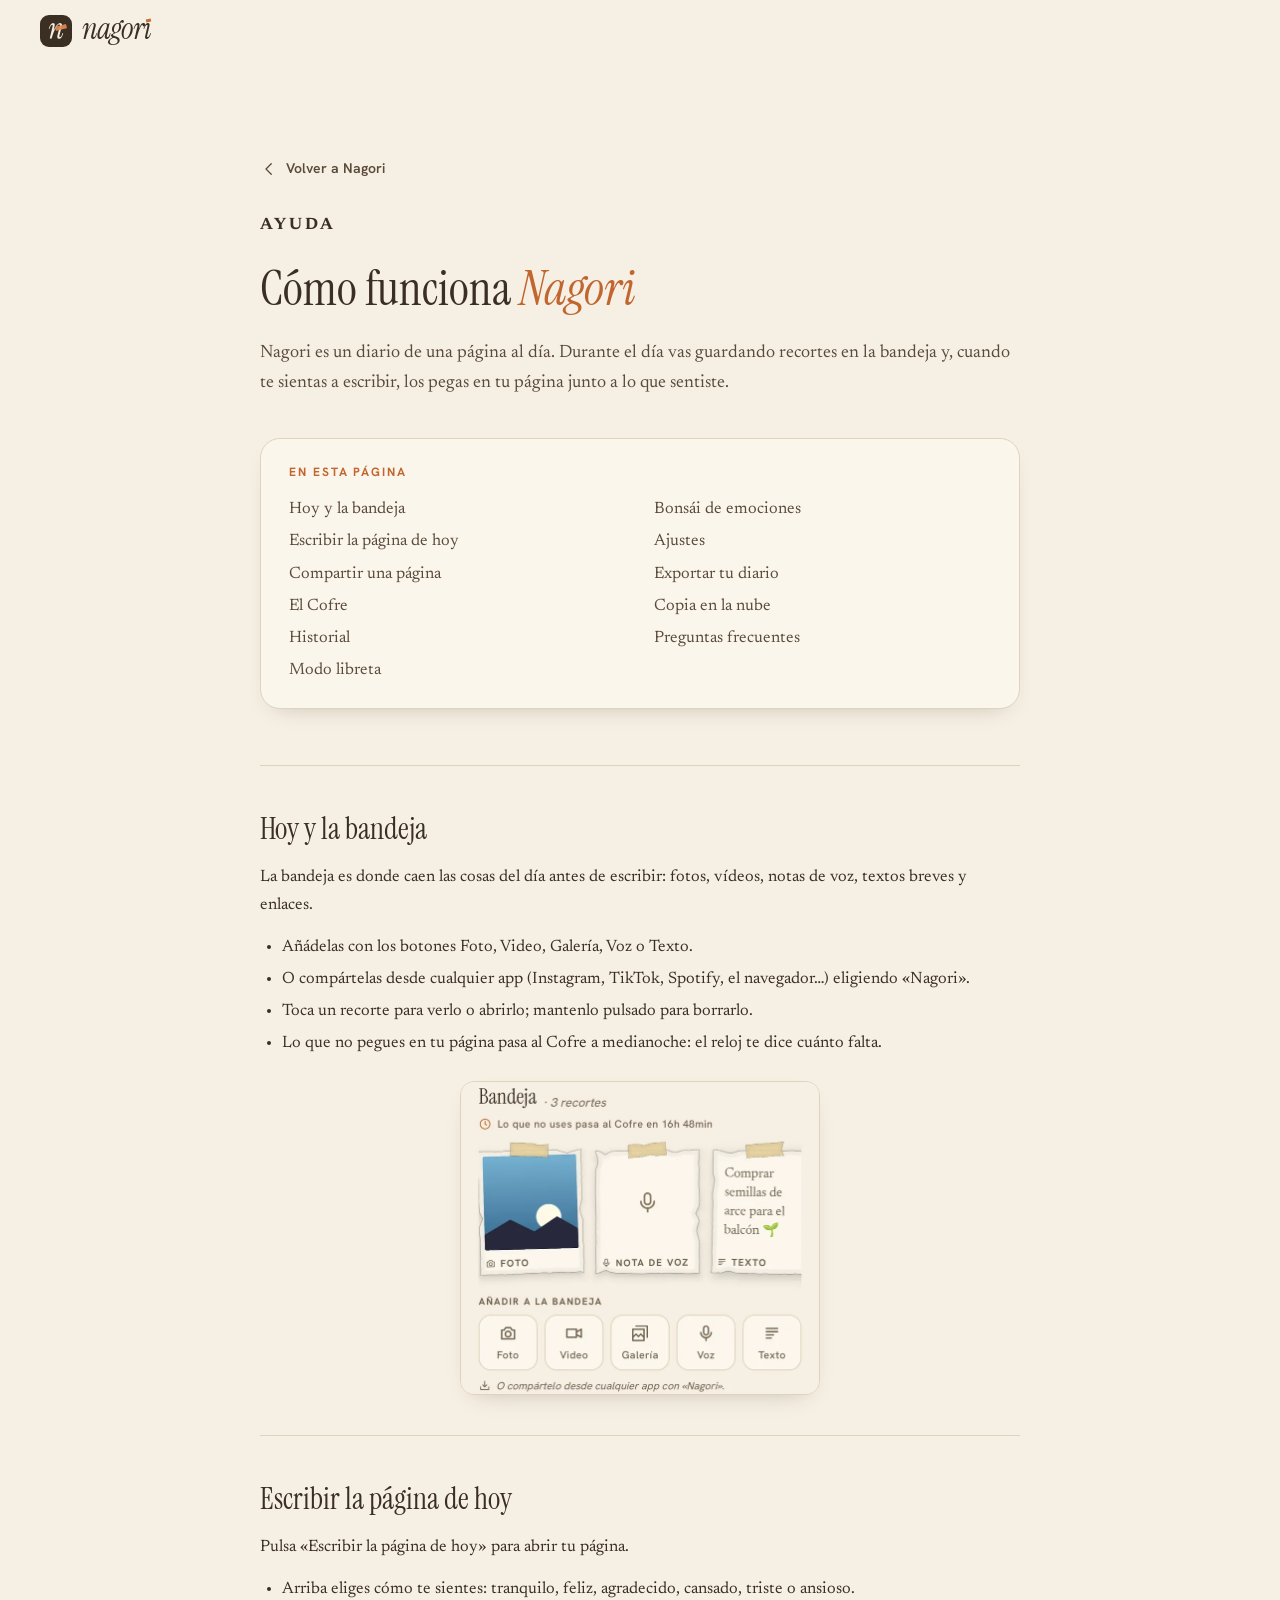
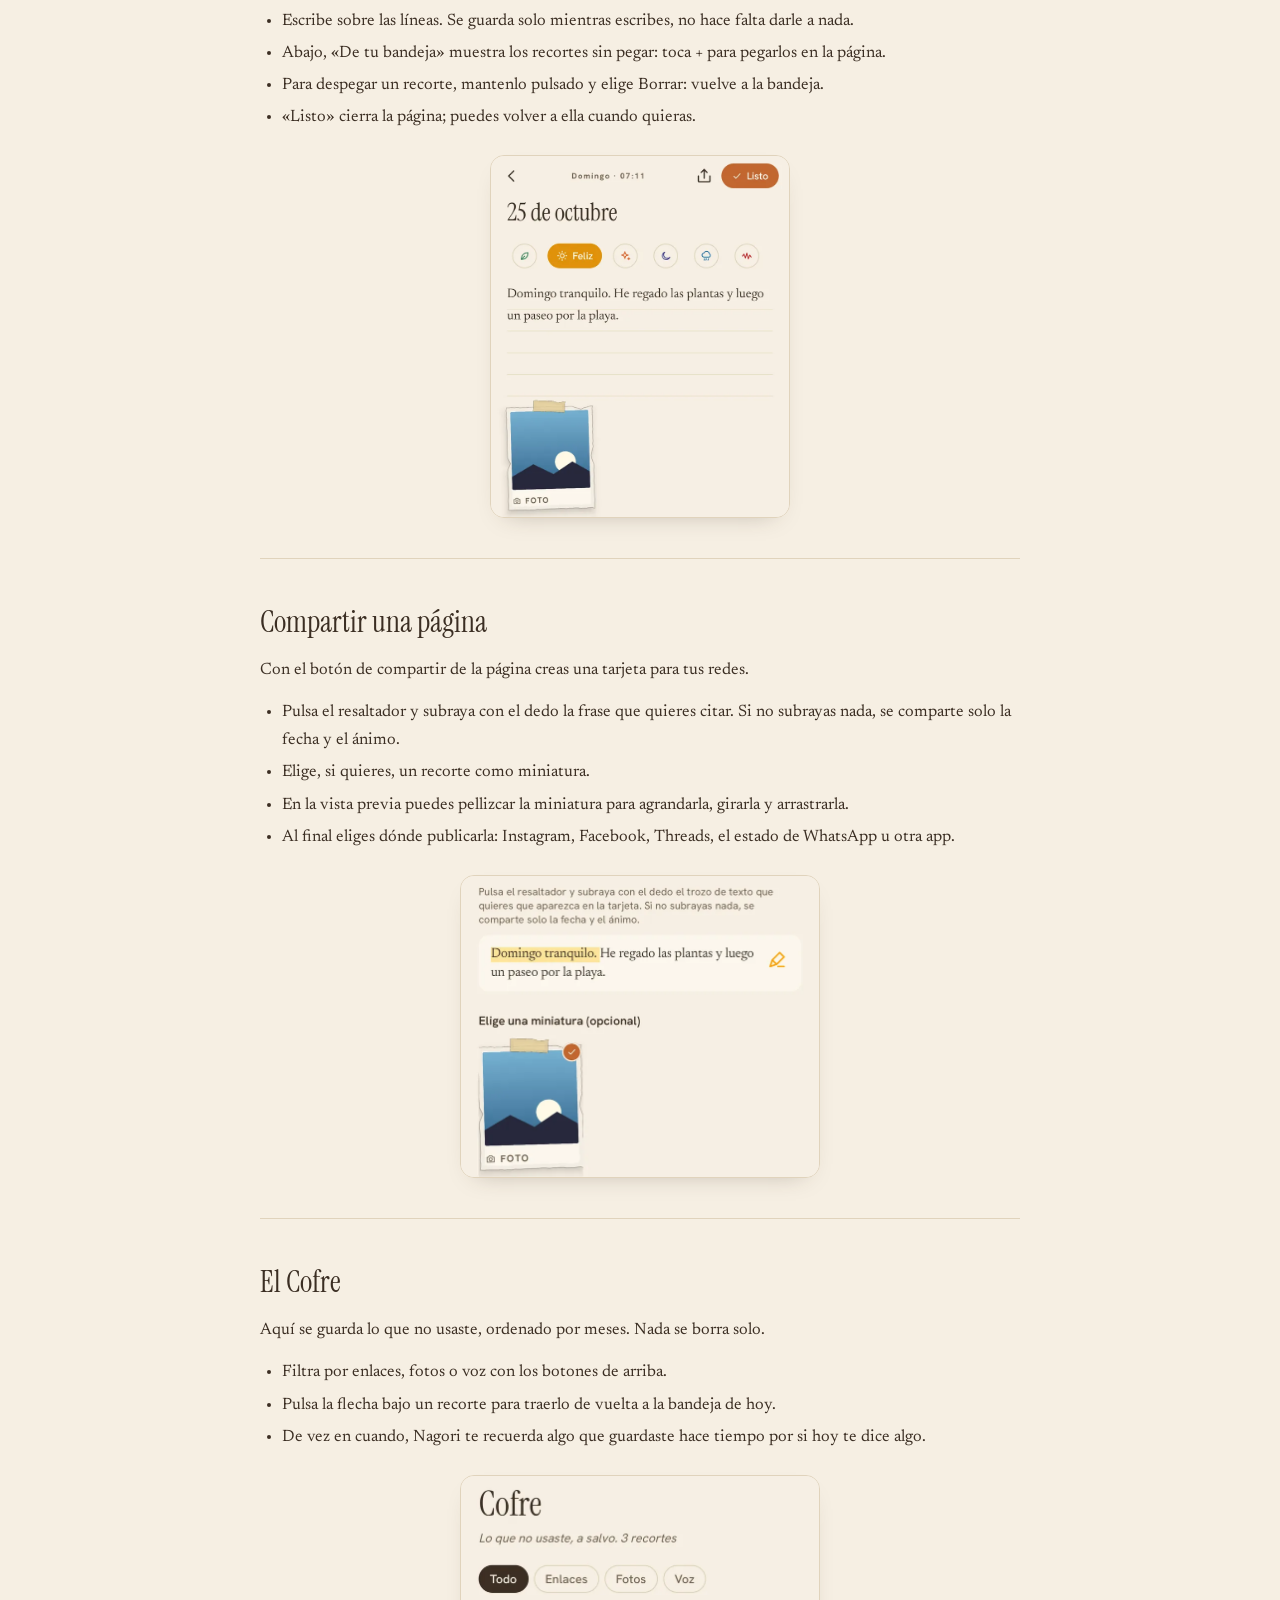
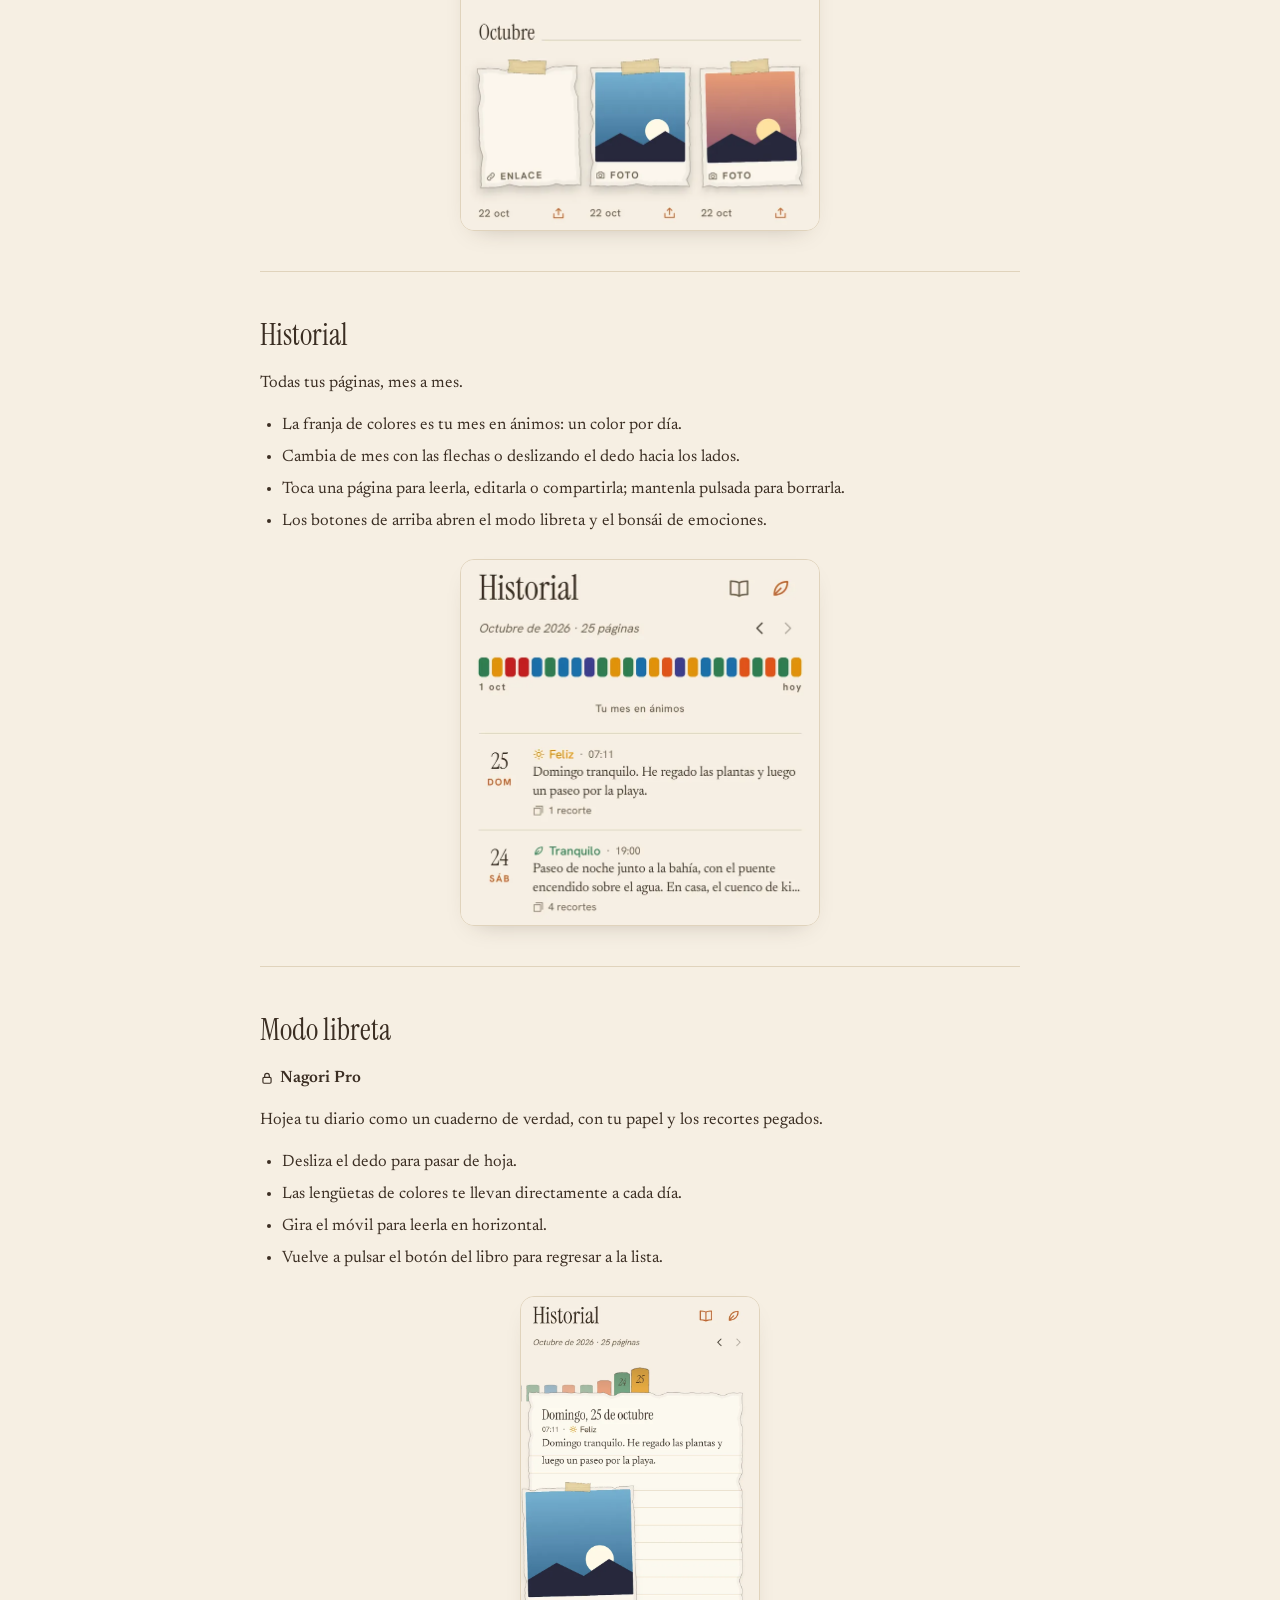
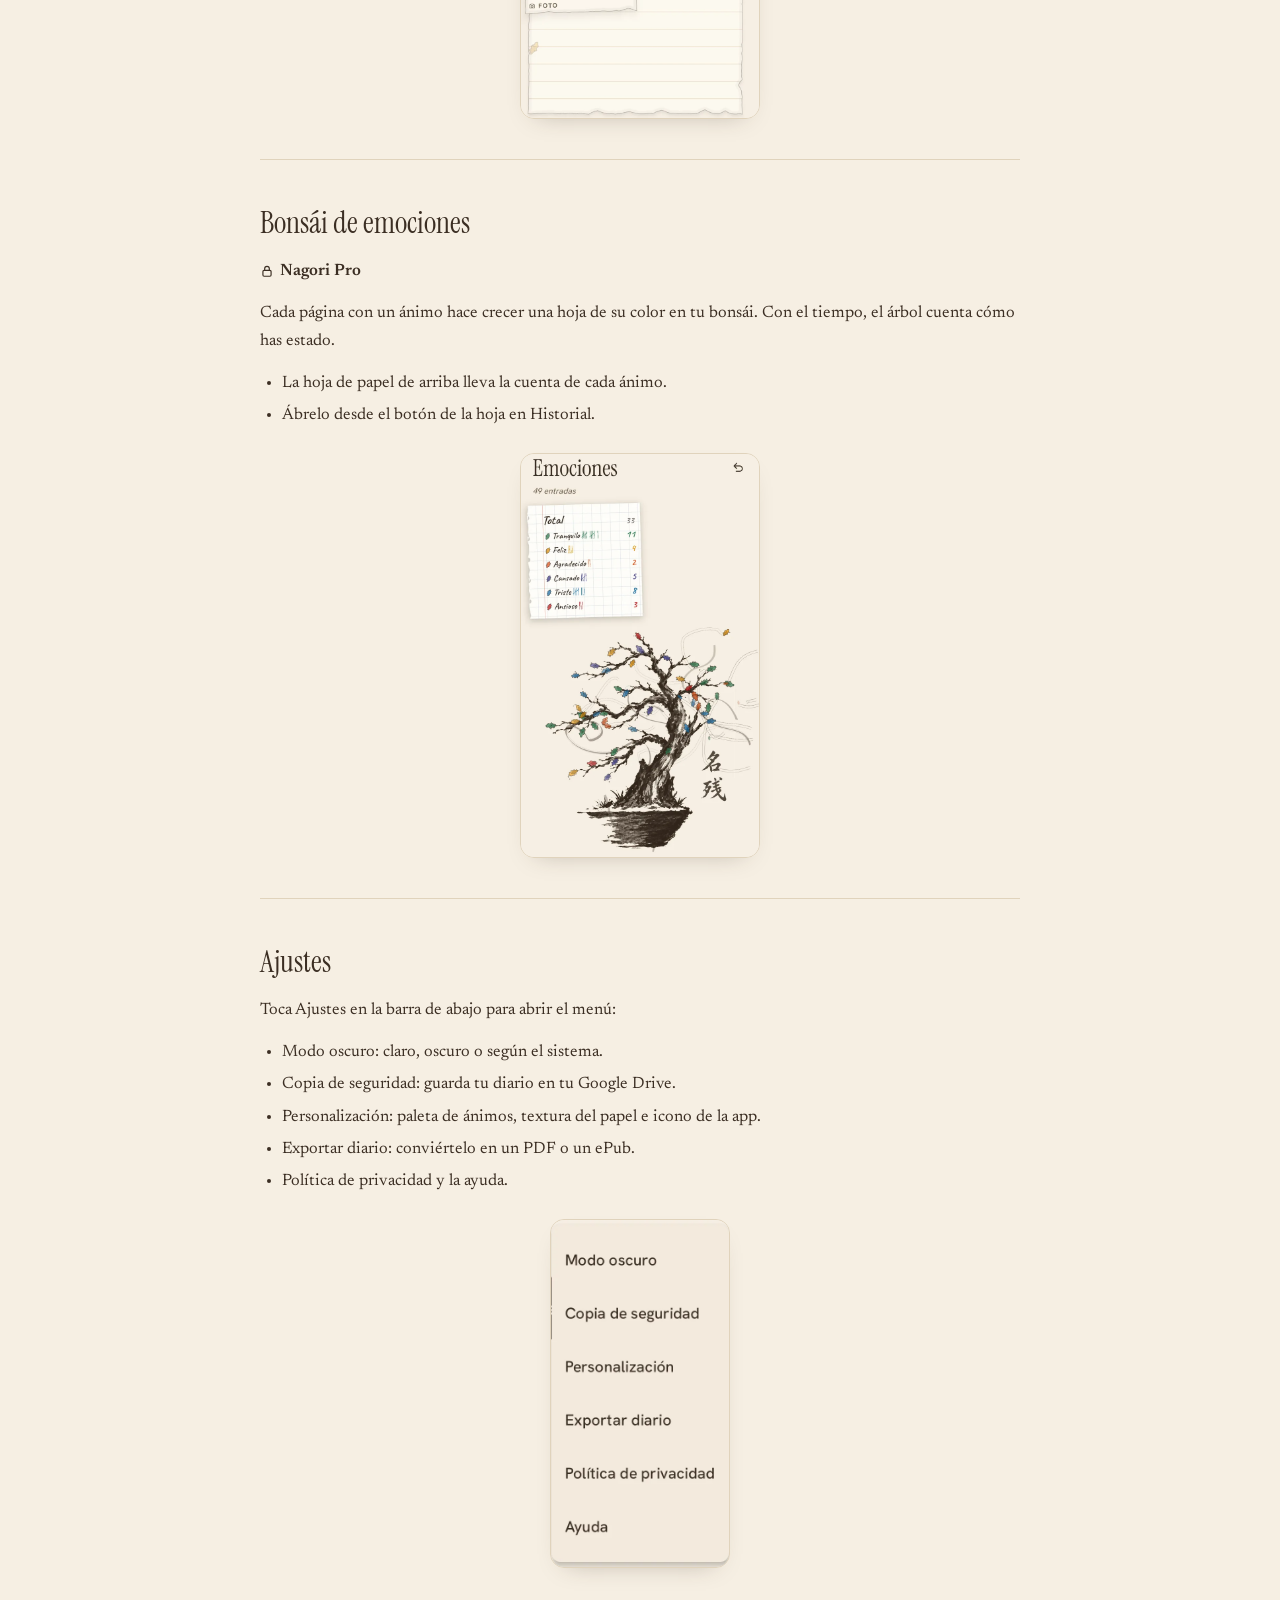
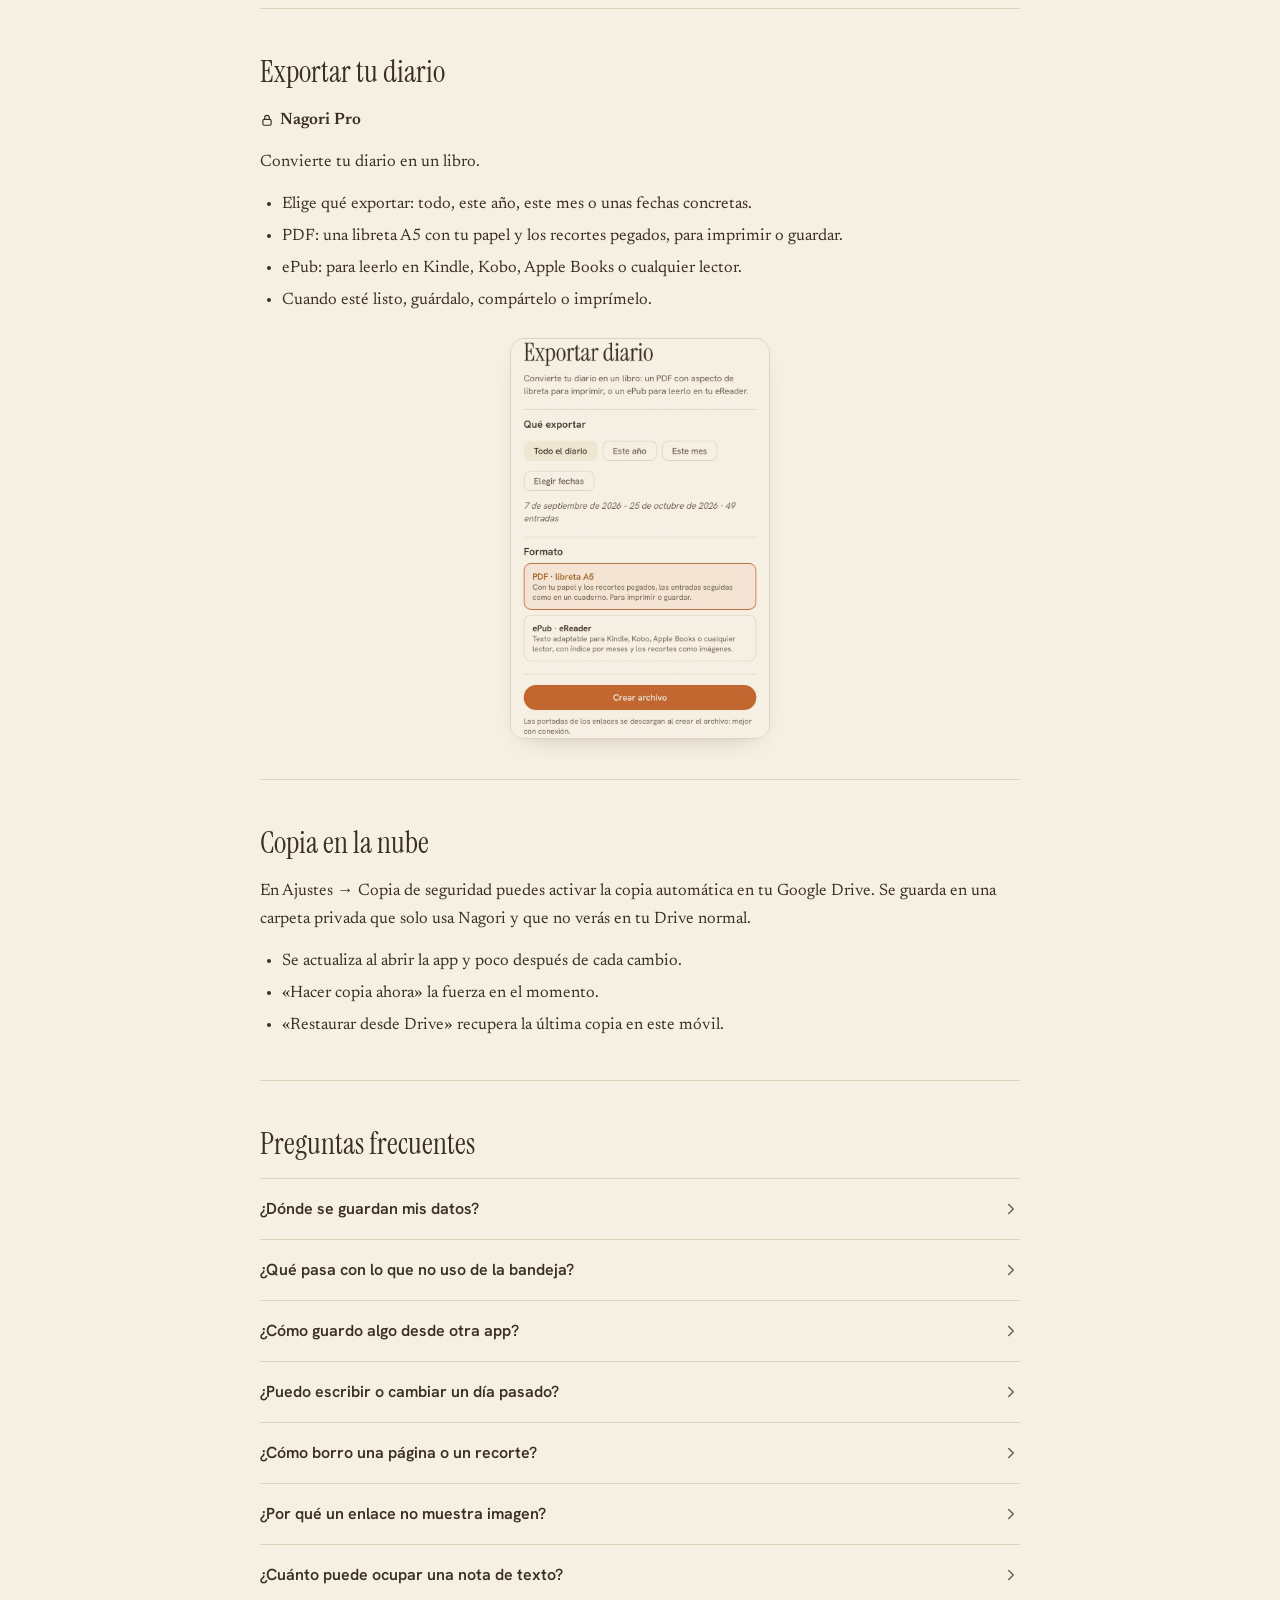
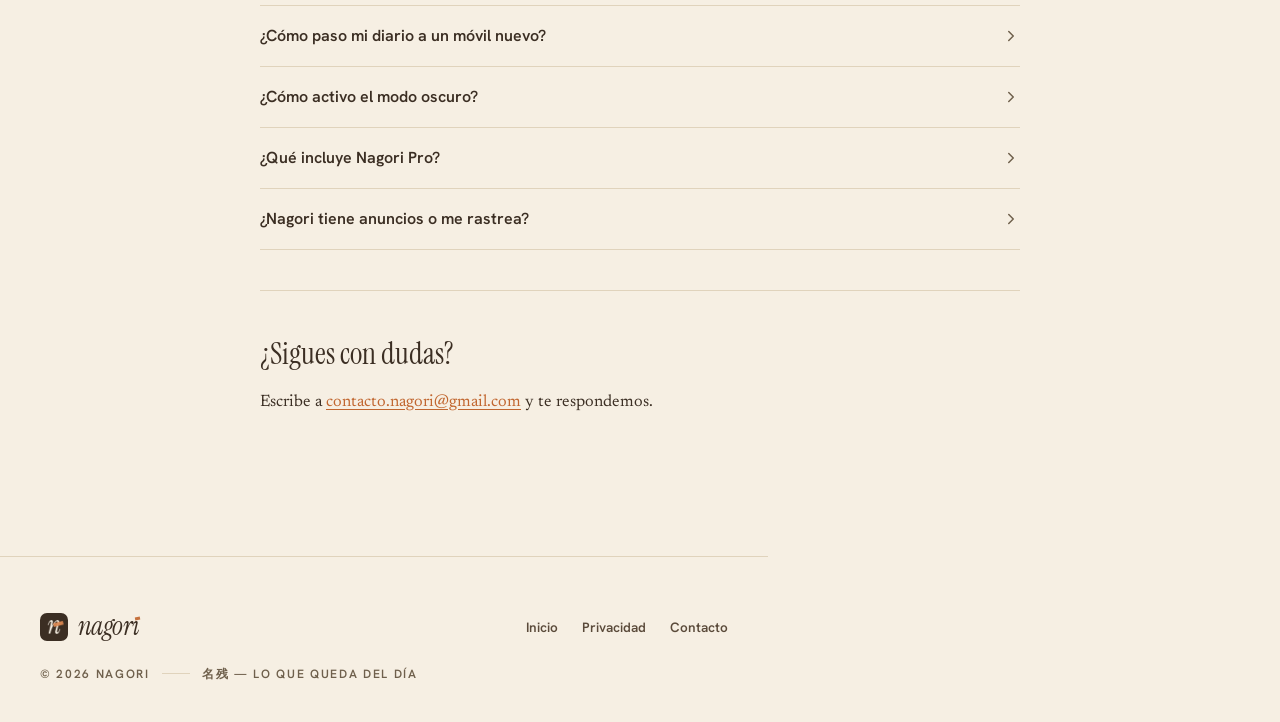
==== ayuda/index.html @ 53e0f907 "Ayuda y preguntas frecuentes: página copiada de la ayuda de la app Nueva página ayuda/ con las secci" ====
<!doctype html>
<html lang="es">
<head>
<meta charset="UTF-8" />
<meta name="viewport" content="width=device-width, initial-scale=1" />
<title>Ayuda y preguntas frecuentes — Nagori</title>
<meta name="description" content="Cómo funciona Nagori: la bandeja, la página del día, el Cofre, el Historial, el modo libreta, el bonsái de emociones, la exportación y la copia en Google Drive. Con preguntas frecuentes." />
<link rel="icon" href="../assets/icon.png" />
<link rel="preconnect" href="https://fonts.googleapis.com" />
<link rel="preconnect" href="https://fonts.gstatic.com" crossorigin />
<link href="https://fonts.googleapis.com/css2?family=Instrument+Serif:ital@0;1&family=Hanken+Grotesk:wght@400;500;600;700&family=Newsreader:ital,opsz,wght@0,6..72,400;0,6..72,500;1,6..72,400&display=swap" rel="stylesheet" />
<link rel="stylesheet" href="../styles.css?v=20261019" />
<style>
  .help {
    padding: clamp(56px, 8vw, 96px) 0 100px;
    max-width: 760px;
    margin: 0 auto;
  }
  .help .eyebrow span { opacity: 1; transform: none; }
  .help h1 {
    font-family: var(--font-display);
    font-weight: 400;
    font-size: clamp(32px, 5vw, 48px);
    margin: 0 0 14px;
  }
  .help .intro {
    font-family: var(--font-journal);
    font-size: 18px;
    line-height: 1.65;
    color: var(--ink-soft);
    margin: 0 0 40px;
  }
  .toc {
    background: var(--paper-card);
    border: 1px solid var(--hairline);
    border-radius: var(--radius-card);
    padding: 24px 28px;
    margin-bottom: 56px;
    box-shadow: var(--shadow-card);
  }
  .toc h2 {
    font-family: var(--font-body);
    font-size: 12px;
    font-weight: 700;
    letter-spacing: 0.16em;
    text-transform: uppercase;
    color: var(--terracotta);
    margin: 0 0 14px;
  }
  .toc ol {
    margin: 0;
    padding: 0;
    list-style: none;
    columns: 2 220px;
    column-gap: 28px;
  }
  .toc li {
    font-family: var(--font-body);
    font-size: 14.5px;
    line-height: 2;
    break-inside: avoid;
  }
  .toc a { color: var(--ink-soft); text-decoration: none; }
  .toc a:hover { color: var(--ink); text-decoration: underline; }

  .help section {
    border-top: 1px solid var(--hairline);
    padding: 40px 0 0;
    margin-bottom: 40px;
    scroll-margin-top: 90px;
  }
  .help h2.section-title {
    font-family: var(--font-display);
    font-weight: 400;
    font-size: 30px;
    margin: 0 0 12px;
  }
  .pro-badge {
    display: inline-flex;
    align-items: center;
    gap: 6px;
    font-family: var(--font-body);
    font-size: 12.5px;
    font-weight: 600;
    color: var(--terracotta);
    margin: -4px 0 14px;
  }
  .pro-badge svg { width: 14px; height: 14px; fill: none; stroke: currentColor; stroke-width: 2; stroke-linecap: round; stroke-linejoin: round; }
  .help p, .help li {
    font-family: var(--font-journal);
    font-size: 16.5px;
    line-height: 1.7;
    color: var(--ink);
  }
  .help p { margin: 0 0 14px; }
  .help ul { padding-left: 22px; margin: 0 0 14px; }
  .help li + li { margin-top: 4px; }
  .help a.inline { color: var(--terracotta); text-decoration: underline; }
  .help-shot {
    margin: 24px auto 0;
    max-width: var(--w, 360px);
  }
  .help-shot img {
    display: block;
    width: 100%;
    height: auto;
    border-radius: 14px;
    border: 1px solid var(--hairline);
    box-shadow: var(--shadow-card);
  }

  .faq details {
    border-bottom: 1px solid var(--hairline);
  }
  .faq details:first-of-type { border-top: 1px solid var(--hairline); }
  .faq summary {
    display: flex;
    align-items: center;
    justify-content: space-between;
    gap: 12px;
    padding: 18px 0;
    cursor: pointer;
    list-style: none;
    font-family: var(--font-body);
    font-weight: 600;
    font-size: 16px;
    color: var(--ink);
  }
  .faq summary::-webkit-details-marker { display: none; }
  .faq summary svg {
    flex: none;
    width: 18px;
    height: 18px;
    fill: none;
    stroke: var(--text-secondary);
    stroke-width: 2;
    stroke-linecap: round;
    stroke-linejoin: round;
    transition: transform .25s ease;
  }
  .faq details[open] summary svg { transform: rotate(90deg); }
  .faq details p {
    color: var(--ink-soft);
    margin: -4px 0 18px;
  }
  .back-link {
    display: inline-flex;
    align-items: center;
    gap: 8px;
    font-family: var(--font-body);
    font-weight: 600;
    font-size: 14px;
    color: var(--ink-soft);
    text-decoration: none;
    margin-bottom: 32px;
  }
  .back-link:hover { color: var(--ink); }
</style>
</head>
<body>

<nav class="site-nav" id="siteNav">
  <a href="../index.html" class="nav-brand">
    <img src="../assets/icon.png" alt="" />
    <span class="wordmark">nagor<span class="i">ı<span class="dot"></span></span></span>
  </a>
  <div class="nav-links">
  </div>
</nav>

<main class="wrap">
  <div class="help">
    <a class="back-link" href="../index.html"><svg viewBox="0 0 24 24" width="18" height="18" aria-hidden="true"><path d="M15 5l-7 7 7 7"></path></svg>Volver a Nagori</a>
    <p class="eyebrow"><span>Ayuda</span></p>
    <h1>Cómo funciona <em>Nagori</em></h1>
    <p class="intro">Nagori es un diario de una página al día. Durante el día vas guardando recortes en la bandeja y, cuando te sientas a escribir, los pegas en tu página junto a lo que sentiste.</p>

    <nav class="toc" aria-label="Contenido">
      <h2>En esta página</h2>
      <ol>
        <li><a href="#hoy">Hoy y la bandeja</a></li>
        <li><a href="#escribir">Escribir la página de hoy</a></li>
        <li><a href="#compartir">Compartir una página</a></li>
        <li><a href="#cofre">El Cofre</a></li>
        <li><a href="#historial">Historial</a></li>
        <li><a href="#libreta">Modo libreta</a></li>
        <li><a href="#bonsai">Bonsái de emociones</a></li>
        <li><a href="#ajustes">Ajustes</a></li>
        <li><a href="#exportar">Exportar tu diario</a></li>
        <li><a href="#copia">Copia en la nube</a></li>
        <li><a href="#faq">Preguntas frecuentes</a></li>
      </ol>
    </nav>

    <section id="hoy">
      <h2 class="section-title">Hoy y la bandeja</h2>
      <p>La bandeja es donde caen las cosas del día antes de escribir: fotos, vídeos, notas de voz, textos breves y enlaces.</p>
      <ul>
        <li>Añádelas con los botones Foto, Video, Galería, Voz o Texto.</li>
        <li>O compártelas desde cualquier app (Instagram, TikTok, Spotify, el navegador…) eligiendo «Nagori».</li>
        <li>Toca un recorte para verlo o abrirlo; mantenlo pulsado para borrarlo.</li>
        <li>Lo que no pegues en tu página pasa al Cofre a medianoche: el reloj te dice cuánto falta.</li>
      </ul>
      <figure class="help-shot"><img src="../assets/ayuda/help_hoy.webp" width="720" height="627" loading="lazy" alt="Pantalla Hoy con la bandeja de recortes del día" /></figure>
    </section>

    <section id="escribir">
      <h2 class="section-title">Escribir la página de hoy</h2>
      <p>Pulsa «Escribir la página de hoy» para abrir tu página.</p>
      <ul>
        <li>Arriba eliges cómo te sientes: tranquilo, feliz, agradecido, cansado, triste o ansioso.</li>
        <li>Escribe sobre las líneas. Se guarda solo mientras escribes, no hace falta darle a nada.</li>
        <li>Abajo, «De tu bandeja» muestra los recortes sin pegar: toca + para pegarlos en la página.</li>
        <li>Para despegar un recorte, mantenlo pulsado y elige Borrar: vuelve a la bandeja.</li>
        <li>«Listo» cierra la página; puedes volver a ella cuando quieras.</li>
      </ul>
      <figure class="help-shot" style="--w:300px"><img src="../assets/ayuda/help_escribir.webp" width="720" height="873" loading="lazy" alt="Página del día con el selector de ánimo y recortes pegados" /></figure>
    </section>

    <section id="compartir">
      <h2 class="section-title">Compartir una página</h2>
      <p>Con el botón de compartir de la página creas una tarjeta para tus redes.</p>
      <ul>
        <li>Pulsa el resaltador y subraya con el dedo la frase que quieres citar. Si no subrayas nada, se comparte solo la fecha y el ánimo.</li>
        <li>Elige, si quieres, un recorte como miniatura.</li>
        <li>En la vista previa puedes pellizcar la miniatura para agrandarla, girarla y arrastrarla.</li>
        <li>Al final eliges dónde publicarla: Instagram, Facebook, Threads, el estado de WhatsApp u otra app.</li>
      </ul>
      <figure class="help-shot"><img src="../assets/ayuda/help_compartir_cita.webp" width="720" height="607" loading="lazy" alt="Frase subrayada con el resaltador para compartirla como cita" /></figure>
    </section>

    <section id="cofre">
      <h2 class="section-title">El Cofre</h2>
      <p>Aquí se guarda lo que no usaste, ordenado por meses. Nada se borra solo.</p>
      <ul>
        <li>Filtra por enlaces, fotos o voz con los botones de arriba.</li>
        <li>Pulsa la flecha bajo un recorte para traerlo de vuelta a la bandeja de hoy.</li>
        <li>De vez en cuando, Nagori te recuerda algo que guardaste hace tiempo por si hoy te dice algo.</li>
      </ul>
      <figure class="help-shot"><img src="../assets/ayuda/help_cofre.webp" width="720" height="713" loading="lazy" alt="El Cofre con recortes guardados por meses" /></figure>
    </section>

    <section id="historial">
      <h2 class="section-title">Historial</h2>
      <p>Todas tus páginas, mes a mes.</p>
      <ul>
        <li>La franja de colores es tu mes en ánimos: un color por día.</li>
        <li>Cambia de mes con las flechas o deslizando el dedo hacia los lados.</li>
        <li>Toca una página para leerla, editarla o compartirla; mantenla pulsada para borrarla.</li>
        <li>Los botones de arriba abren el modo libreta y el bonsái de emociones.</li>
      </ul>
      <figure class="help-shot"><img src="../assets/ayuda/help_historial.webp" width="720" height="733" loading="lazy" alt="Historial del mes con la franja de ánimos" /></figure>
    </section>

    <section id="libreta">
      <h2 class="section-title">Modo libreta</h2>
      <p class="pro-badge"><svg viewBox="0 0 24 24" aria-hidden="true"><rect x="5" y="11" width="14" height="10" rx="2"/><path d="M8 11V8a4 4 0 0 1 8 0v3"/></svg>Nagori Pro</p>
      <p>Hojea tu diario como un cuaderno de verdad, con tu papel y los recortes pegados.</p>
      <ul>
        <li>Desliza el dedo para pasar de hoja.</li>
        <li>Las lengüetas de colores te llevan directamente a cada día.</li>
        <li>Gira el móvil para leerla en horizontal.</li>
        <li>Vuelve a pulsar el botón del libro para regresar a la lista.</li>
      </ul>
      <figure class="help-shot" style="--w:240px"><img src="../assets/ayuda/help_libreta.webp" width="720" height="1273" loading="lazy" alt="Modo libreta con una hoja del diario y lengüetas de colores" /></figure>
    </section>

    <section id="bonsai">
      <h2 class="section-title">Bonsái de emociones</h2>
      <p class="pro-badge"><svg viewBox="0 0 24 24" aria-hidden="true"><rect x="5" y="11" width="14" height="10" rx="2"/><path d="M8 11V8a4 4 0 0 1 8 0v3"/></svg>Nagori Pro</p>
      <p>Cada página con un ánimo hace crecer una hoja de su color en tu bonsái. Con el tiempo, el árbol cuenta cómo has estado.</p>
      <ul>
        <li>La hoja de papel de arriba lleva la cuenta de cada ánimo.</li>
        <li>Ábrelo desde el botón de la hoja en Historial.</li>
      </ul>
      <figure class="help-shot" style="--w:240px"><img src="../assets/ayuda/help_bonsai.webp" width="720" height="1220" loading="lazy" alt="Bonsái con hojas de colores según los ánimos" /></figure>
    </section>

    <section id="ajustes">
      <h2 class="section-title">Ajustes</h2>
      <p>Toca Ajustes en la barra de abajo para abrir el menú:</p>
      <ul>
        <li>Modo oscuro: claro, oscuro o según el sistema.</li>
        <li>Copia de seguridad: guarda tu diario en tu Google Drive.</li>
        <li>Personalización: paleta de ánimos, textura del papel e icono de la app.</li>
        <li>Exportar diario: conviértelo en un PDF o un ePub.</li>
        <li>Política de privacidad y la ayuda.</li>
      </ul>
      <figure class="help-shot" style="--w:180px"><img src="../assets/ayuda/help_ajustes.webp" width="420" height="820" loading="lazy" alt="Menú de Ajustes de Nagori" /></figure>
    </section>

    <section id="exportar">
      <h2 class="section-title">Exportar tu diario</h2>
      <p class="pro-badge"><svg viewBox="0 0 24 24" aria-hidden="true"><rect x="5" y="11" width="14" height="10" rx="2"/><path d="M8 11V8a4 4 0 0 1 8 0v3"/></svg>Nagori Pro</p>
      <p>Convierte tu diario en un libro.</p>
      <ul>
        <li>Elige qué exportar: todo, este año, este mes o unas fechas concretas.</li>
        <li>PDF: una libreta A5 con tu papel y los recortes pegados, para imprimir o guardar.</li>
        <li>ePub: para leerlo en Kindle, Kobo, Apple Books o cualquier lector.</li>
        <li>Cuando esté listo, guárdalo, compártelo o imprímelo.</li>
      </ul>
      <figure class="help-shot" style="--w:260px"><img src="../assets/ayuda/help_exportar.webp" width="720" height="1113" loading="lazy" alt="Pantalla para exportar el diario a PDF o ePub" /></figure>
    </section>

    <section id="copia">
      <h2 class="section-title">Copia en la nube</h2>
      <p>En Ajustes → Copia de seguridad puedes activar la copia automática en tu Google Drive. Se guarda en una carpeta privada que solo usa Nagori y que no verás en tu Drive normal.</p>
      <ul>
        <li>Se actualiza al abrir la app y poco después de cada cambio.</li>
        <li>«Hacer copia ahora» la fuerza en el momento.</li>
        <li>«Restaurar desde Drive» recupera la última copia en este móvil.</li>
      </ul>
    </section>

    <section id="faq" class="faq">
      <h2 class="section-title">Preguntas frecuentes</h2>
      <details>
        <summary>¿Dónde se guardan mis datos?<svg viewBox="0 0 24 24" aria-hidden="true"><path d="M9 6l6 6-6 6"/></svg></summary>
        <p>Solo en tu móvil, dentro del espacio privado de la app. Si activas la copia de seguridad, también en una carpeta oculta de tu propio Google Drive. Nunca pasan por servidores de Nagori. Más detalles en la <a class="inline" href="../privacidad/index.html">política de privacidad</a>.</p>
      </details>
      <details>
        <summary>¿Qué pasa con lo que no uso de la bandeja?<svg viewBox="0 0 24 24" aria-hidden="true"><path d="M9 6l6 6-6 6"/></svg></summary>
        <p>A medianoche pasa al Cofre, donde se queda guardado sin caducar. Desde allí puedes traerlo a la bandeja de hoy cuando quieras.</p>
      </details>
      <details>
        <summary>¿Cómo guardo algo desde otra app?<svg viewBox="0 0 24 24" aria-hidden="true"><path d="M9 6l6 6-6 6"/></svg></summary>
        <p>Usa el botón de compartir de esa app (Instagram, TikTok, Spotify, la galería, el navegador…) y elige «Nagori». Aparecerá en la bandeja de hoy.</p>
      </details>
      <details>
        <summary>¿Puedo escribir o cambiar un día pasado?<svg viewBox="0 0 24 24" aria-hidden="true"><path d="M9 6l6 6-6 6"/></svg></summary>
        <p>Puedes editar cualquier página que ya tengas: ábrela desde Historial y pulsa Editar. Las páginas nuevas siempre son del día de hoy.</p>
      </details>
      <details>
        <summary>¿Cómo borro una página o un recorte?<svg viewBox="0 0 24 24" aria-hidden="true"><path d="M9 6l6 6-6 6"/></svg></summary>
        <p>Mantén pulsado sobre él y elige Borrar. Al borrar una página se borran el texto y el ánimo, pero sus recortes no se pierden: quedan sueltos en la bandeja o en el Cofre.</p>
      </details>
      <details>
        <summary>¿Por qué un enlace no muestra imagen?<svg viewBox="0 0 24 24" aria-hidden="true"><path d="M9 6l6 6-6 6"/></svg></summary>
        <p>Algunas webs no ofrecen portada, o el post se ha borrado o es privado. También hace falta conexión para descargarla. El enlace sigue guardado y se abre igual al tocarlo.</p>
      </details>
      <details>
        <summary>¿Cuánto puede ocupar una nota de texto?<svg viewBox="0 0 24 24" aria-hidden="true"><path d="M9 6l6 6-6 6"/></svg></summary>
        <p>Hasta 280 caracteres: lo justo para una idea o una frase. Para lo largo está tu página del día.</p>
      </details>
      <details>
        <summary>¿Cómo paso mi diario a un móvil nuevo?<svg viewBox="0 0 24 24" aria-hidden="true"><path d="M9 6l6 6-6 6"/></svg></summary>
        <p>En el móvil antiguo, activa la copia de seguridad y pulsa «Hacer copia ahora». En el nuevo, instala Nagori, ve a Ajustes → Copia de seguridad → «Restaurar desde Drive» con la misma cuenta de Google y reinicia la app.</p>
      </details>
      <details>
        <summary>¿Cómo activo el modo oscuro?<svg viewBox="0 0 24 24" aria-hidden="true"><path d="M9 6l6 6-6 6"/></svg></summary>
        <p>En Ajustes → Modo oscuro. Puedes dejarlo siempre claro, siempre oscuro o que siga al sistema.</p>
      </details>
      <details>
        <summary>¿Qué incluye Nagori Pro?<svg viewBox="0 0 24 24" aria-hidden="true"><path d="M9 6l6 6-6 6"/></svg></summary>
        <p>El modo libreta, el bonsái de emociones, la exportación a PDF y ePub, y la personalización: paletas de ánimo, texturas de papel e iconos de la app. Todo lo demás es gratis y sin límites.</p>
      </details>
      <details>
        <summary>¿Nagori tiene anuncios o me rastrea?<svg viewBox="0 0 24 24" aria-hidden="true"><path d="M9 6l6 6-6 6"/></svg></summary>
        <p>No. No hay publicidad ni herramientas de analítica o seguimiento, y tus datos no se comparten ni se venden.</p>
      </details>
    </section>

    <section>
      <h2 class="section-title">¿Sigues con dudas?</h2>
      <p>Escribe a <a class="inline" href="mailto:contacto.nagori@gmail.com">contacto.nagori@gmail.com</a> y te respondemos.</p>
    </section>
  </div>
</main>

<footer>
  <div class="wrap">
    <div class="footer-row">
      <a href="../index.html" class="footer-brand">
        <img src="../assets/icon.png" alt="" />
        <span class="wordmark">nagor<span class="i">ı<span class="dot"></span></span></span>
      </a>
      <div class="footer-links">
        <a href="../index.html">Inicio</a>
        <a href="../privacidad/index.html">Privacidad</a>
        <a href="mailto:contacto.nagori@gmail.com">Contacto</a>
      </div>
    </div>
    <p class="footer-copy"><span>© 2026 Nagori</span><span class="rule"></span><span>名残 — lo que queda del día</span></p>
  </div>
</footer>

</body>
</html>
---- styles.css ----
/* Nagori — sistema «Papel, tinta y cinta» (Diario Rediseño) */
:root {
  color-scheme: light;
  --paper: #f6efe3;
  --paper-card: #fbf6ec;
  --paper-sunk: #f3eadc;
  --ink: #3b2e23;
  --ink-soft: #5a4a3a;
  --text-secondary: #6f604c;
  --taupe: #8b7b64;
  --hairline: #e0d3bc;
  --ruled-line: #eadcc5;
  --tape: rgba(226, 205, 148, 0.82);
  --terracotta: #c1662f;
  --terracotta-deep: #8e4f1f;
  --on-terracotta: #fffbf3;
  --terracotta-container: #f3e3d3;
  --btn-ink: #3b2e23;
  --on-btn-ink: #f6efe3;
  --btn-ink-icon: #e08a52;

  --font-display: "Instrument Serif", serif;
  --font-body: "Hanken Grotesk", sans-serif;
  --font-journal: "Newsreader", serif;

  --radius-card: 20px;
  --radius-btn: 16px;
  --gutter: clamp(20px, 4vw, 40px);
  --max: 1080px;

  --shadow-card: 0 10px 24px -16px rgba(59, 46, 35, 0.35);
  --shadow-clip: 0 1px 0 #e0d3bc, 0 18px 30px -18px rgba(59, 46, 35, 0.45);
}

* { box-sizing: border-box; }
html { scroll-behavior: smooth; scroll-padding-top: 76px; }
body {
  margin: 0;
  background: var(--paper);
  color: var(--ink);
  font-family: var(--font-body);
  font-size: 16px;
  line-height: 1.5;
  -webkit-font-smoothing: antialiased;
  overflow-x: hidden;
}
a { color: var(--terracotta); text-underline-offset: 3px; transition: color .2s ease; }
a:hover { color: var(--terracotta-deep); }
img { max-width: 100%; display: block; }
em { font-style: italic; color: var(--terracotta); }
.wrap { max-width: var(--max); margin: 0 auto; padding: 0 var(--gutter); }

/* ---------- Wordmark: Instrument Serif itálica, punto de la «i» = cinta ---------- */
.wordmark {
  font-family: var(--font-display);
  font-style: italic;
  font-weight: 400;
  letter-spacing: -0.02em;
  line-height: 1;
}
.wordmark .i { position: relative; display: inline-block; }
.wordmark .dot {
  position: absolute;
  left: 50%;
  top: 0.18em;
  width: 0.18em;
  height: 0.1em;
  margin-left: -0.04em;
  background: var(--terracotta);
  opacity: 0.92;
  transform: rotate(-10deg);
}

/* ---------- Iconos: trazo de tinta 24×24, 1.75, extremos redondos ---------- */
svg { fill: none; stroke: currentColor; stroke-width: 1.75; stroke-linecap: round; stroke-linejoin: round; }

/* ---------- Nav ---------- */
.site-nav {
  position: sticky;
  top: 0;
  z-index: 50;
  display: flex;
  align-items: center;
  justify-content: space-between;
  gap: 16px;
  padding: 14px var(--gutter);
  background: color-mix(in srgb, var(--paper) 92%, transparent);
  backdrop-filter: blur(10px);
  border-bottom: 1px solid transparent;
  transition: border-color 0.3s ease;
}
.site-nav.scrolled { border-bottom-color: var(--hairline); }
.nav-brand { display: flex; align-items: center; gap: 10px; text-decoration: none; color: var(--ink); }
.nav-brand:hover { color: var(--ink); }
.nav-brand img { width: 32px; height: 32px; border-radius: 9px; }
.nav-brand .wordmark { font-size: 30px; padding-bottom: 3px; }
.nav-links { display: flex; align-items: center; gap: 22px; }
.nav-links a { font-size: 13.5px; font-weight: 600; color: var(--ink-soft); text-decoration: none; }
.nav-links a:hover { color: var(--ink); }
.nav-links a.social, a.social { display: inline-flex; align-items: center; }
a.social svg { width: 20px; height: 20px; }
.nav-links { gap: 18px; }

/* ---------- Botones ---------- */
.btn-primary, .btn-secondary {
  display: inline-flex;
  align-items: center;
  gap: 10px;
  text-decoration: none;
  font: 600 15px/1 var(--font-body);
}
.btn-primary {
  height: 52px;
  padding: 0 22px;
  border-radius: var(--radius-btn);
  background: var(--btn-ink);
  color: var(--on-btn-ink);
  box-shadow: 0 10px 20px -12px rgba(59, 46, 35, 0.7);
}
.btn-primary { transition: filter .25s ease, box-shadow .25s ease; }
.btn-primary:hover { color: var(--on-btn-ink); filter: brightness(1.1); box-shadow: 0 14px 26px -12px rgba(59, 46, 35, 0.75); }
.btn-primary svg { width: 20px; height: 20px; stroke: var(--btn-ink-icon); stroke-width: 1.9; }
.btn-secondary {
  height: 48px;
  padding: 0 20px;
  border-radius: 24px;
  border: 1px solid var(--hairline);
  background: var(--paper);
  color: var(--ink);
  font-size: 14.5px;
  margin-top: 48px;
}
.btn-secondary { transition: border-color .25s ease, background-color .25s ease; }
.btn-secondary:hover { color: var(--ink); border-color: var(--taupe); background: var(--paper-card); }
.btn-secondary svg { width: 18px; height: 18px; stroke: var(--terracotta); stroke-width: 2; }

/* ---------- Hero ---------- */
.hero {
  max-width: 1180px;
  margin: 0 auto;
  padding: clamp(48px, 8vw, 96px) var(--gutter) clamp(64px, 8vw, 110px);
  display: grid;
  grid-template-columns: minmax(0, 1fr) minmax(0, 1fr);
  gap: 56px;
  align-items: center;
}
.hero-copy { display: flex; flex-direction: column; align-items: flex-start; gap: 26px; }
.hero-kanji {
  display: flex;
  align-items: center;
  gap: 14px;
  font: 600 13px/1 var(--font-body);
  letter-spacing: 0.18em;
  text-transform: uppercase;
  color: var(--text-secondary);
}
.rule { width: 28px; height: 1px; background: var(--hairline); display: inline-block; }
.hero-brand { display: flex; align-items: center; gap: 22px; }
.hero-mark {
  width: 84px;
  height: 84px;
  border-radius: 20px;
  box-shadow: 0 18px 30px -16px rgba(42, 32, 24, 0.7);
  opacity: 0;
}
.hero-word {
  margin: 0;
  font-size: clamp(76px, 11vw, 128px);
  padding-bottom: 0.1em;
  opacity: 0;
}
.hero-headline {
  font-family: var(--font-display);
  font-weight: 400;
  font-size: clamp(30px, 4vw, 46px);
  line-height: 1.12;
  letter-spacing: -0.01em;
  margin: 0;
}
.hero-headline .line, .reveal-heading .line { display: block; overflow: hidden; padding: 0 2px 0.06em; }
.hero-headline .line > span, .reveal-heading .line > span { display: inline-block; opacity: 0; }
.hero-sub {
  font-family: var(--font-journal);
  font-style: italic;
  font-size: clamp(17px, 2vw, 20px);
  line-height: 1.5;
  color: var(--ink-soft);
  max-width: 40ch;
  margin: 0;
  opacity: 0;
}
#scrollCue { opacity: 0; }
.hero-phone { display: flex; justify-content: center; opacity: 0; }
.hero-phone .phone-stage { transform: rotate(2deg); }

/* Pantallas del producto (marcado con estilos propios, colores fijos de la app) */
.phone-stage { flex: none; padding: 8px; }
.phone-stage svg { stroke-width: inherit; }

/* ---------- Secciones ---------- */
section { padding: clamp(72px, 10vw, 120px) 0; position: relative; border-top: 1px solid var(--hairline); }
.eyebrow {
  font: 700 12px/1 var(--font-body);
  letter-spacing: 0.18em;
  text-transform: uppercase;
  color: var(--terracotta);
  margin: 0 0 20px;
  overflow: hidden;
}
.eyebrow span { display: inline-block; opacity: 0; transform: translateY(100%); }
.section-head { max-width: 640px; margin-bottom: 56px; }
.reveal-heading {
  font-family: var(--font-display);
  font-weight: 400;
  font-size: clamp(34px, 4.6vw, 54px);
  line-height: 1.12;
  letter-spacing: -0.01em;
  margin: 0;
}
.section-body {
  font-family: var(--font-journal);
  font-size: clamp(17px, 2vw, 20px);
  line-height: 1.6;
  color: var(--ink-soft);
  max-width: 54ch;
  margin: 20px 0 0;
  text-wrap: pretty;
}
.section-body strong { color: var(--ink); font-weight: 500; }

/* Cinta adhesiva */
.tape {
  position: absolute;
  top: -9px;
  left: var(--tl, 42%);
  width: 56px;
  height: 18px;
  background: var(--tape);
  transform: rotate(calc(var(--r, -1deg) * -3));
  z-index: 1;
}

/* ---------- Qué es ---------- */
.grid-2 {
  display: grid;
  grid-template-columns: 1.1fr 0.9fr;
  gap: 64px;
  align-items: center;
}
.positioning-card {
  --r: 1.5deg;
  position: relative;
  max-width: 440px;
  justify-self: center;
  width: 100%;
  background: var(--paper-card);
  border-radius: 3px;
  padding: 30px 30px 36px;
  box-shadow: var(--shadow-clip);
  transform: rotate(var(--r));
  opacity: 0;
}
.positioning-card .tape { transform: rotate(4deg); }
.positioning-card .label {
  font: 700 11px/1 var(--font-body);
  letter-spacing: 0.16em;
  text-transform: uppercase;
  color: var(--text-secondary);
  margin-bottom: 14px;
}
.positioning-card .quote {
  margin: 0;
  font-family: var(--font-display);
  font-style: italic;
  font-size: 34px;
  line-height: 42px;
  background-image: repeating-linear-gradient(to bottom, transparent 0 41px, var(--ruled-line) 41px 42px);
}

/* ---------- Flujo ---------- */
.flow { display: grid; grid-template-columns: repeat(3, minmax(0, 1fr)); gap: 28px; }
.flow-step {
  position: relative;
  background: var(--paper-card);
  border: 1px solid var(--hairline);
  border-radius: var(--radius-card);
  padding: 30px 26px 26px;
  box-shadow: var(--shadow-card);
  rotate: var(--r, 0deg);
  opacity: 0;
  transform: translateY(28px);
}
.flow-step .num { font-family: var(--font-display); font-style: italic; font-size: 44px; line-height: 1; color: var(--terracotta); margin-bottom: 12px; }
.flow-step h3 { font-family: var(--font-display); font-weight: 400; font-size: 24px; line-height: 1.15; margin: 0 0 8px; }
.flow-step p { font-size: 15px; line-height: 1.55; color: var(--ink-soft); margin: 0; }

/* ---------- Funciones ---------- */
.feature-grid {
  display: grid;
  grid-template-columns: repeat(3, minmax(0, 1fr));
  gap: 1px;
  background: var(--hairline);
  border: 1px solid var(--hairline);
  border-radius: var(--radius-card);
  overflow: hidden;
}
.feature-card {
  position: relative;
  background: var(--paper-card);
  padding: 30px 28px;
  display: flex;
  flex-direction: column;
  gap: 14px;
  opacity: 0;
  transform: translateY(24px);
}
.feature-card .icon {
  width: 48px;
  height: 48px;
  border-radius: 12px;
  background: var(--terracotta-container);
  color: var(--terracotta-deep);
  display: flex;
  align-items: center;
  justify-content: center;
}
.feature-card .icon svg { width: 24px; height: 24px; }
.mood-strip { height: 48px; display: flex; align-items: center; gap: 3px; }
.mood-strip i { width: 10px; height: 28px; border-radius: 3px; }
.feature-card h3 { font-family: var(--font-display); font-weight: 400; font-size: 23px; line-height: 1.15; margin: 0; }
.feature-card p { font-size: 15px; line-height: 1.55; color: var(--ink-soft); margin: 0; text-wrap: pretty; }
.feature-card .tag {
  position: absolute;
  top: 24px;
  right: 24px;
  font: 700 10.5px/1 var(--font-body);
  letter-spacing: 0.12em;
  text-transform: uppercase;
  color: var(--on-terracotta);
  background: var(--terracotta);
  padding: 5px 9px;
  border-radius: 4px;
}

/* ---------- Pantallas ---------- */
.shots {
  display: flex;
  gap: 48px;
  overflow-x: auto;
  padding: 16px max(var(--gutter), calc((100vw - var(--max)) / 2 + var(--gutter))) 32px;
  scroll-snap-type: x proximity;
  align-items: flex-start;
}
.shot { margin: 0; flex: none; width: 376px; display: flex; flex-direction: column; gap: 18px; scroll-snap-align: start; opacity: 0; transform: translateY(24px); }
.shot-label { display: flex; align-items: center; gap: 10px; font: 600 14px/1 var(--font-body); color: var(--ink); }
.badge { font: 700 12px/1 var(--font-body); background: var(--terracotta); color: var(--on-terracotta); padding: 5px 8px; border-radius: 4px; }
/* Galería: sin barra de scroll (se sigue pudiendo arrastrar con el ratón, deslizar con el dedo o el trackpad y usar las flechas) */
.shots-wrap { position: relative; }
.shots { scrollbar-width: none; -ms-overflow-style: none; cursor: grab; }
.shots::-webkit-scrollbar { display: none; }
.shots.is-dragging { cursor: grabbing; scroll-snap-type: none; user-select: none; }
.shots:focus-visible { outline: 2px solid var(--terracotta); outline-offset: -2px; }
.shots .shot { zoom: 0.97; }                                  /* pantallas un 3 % más pequeñas */
.shots-arrow {
  position: absolute; top: 46%; z-index: 2; width: 48px; height: 48px; margin-top: -24px; padding: 0; border: 0; border-radius: 50%;
  display: grid; place-items: center; cursor: pointer;
  background: var(--terracotta); color: var(--on-terracotta);
  box-shadow: 0 10px 20px -10px rgba(142, 79, 31, 0.75);
  transition: opacity .25s ease, transform .25s ease, filter .25s ease;
}
.shots-arrow svg { width: 22px; height: 22px; stroke: currentColor; stroke-width: 2.4; fill: none; }
.shots-arrow:hover { filter: brightness(1.08); transform: scale(1.06); }
.shots-arrow:focus-visible { outline: 2px solid var(--ink); outline-offset: 3px; }
.shots-arrow[disabled] { opacity: 0; pointer-events: none; }
.shots-prev { left: clamp(8px, 2vw, 28px); }
.shots-next { right: clamp(8px, 2vw, 28px); }
@media (max-width: 860px) { .shots-arrow { width: 40px; height: 40px; margin-top: -20px; } .shots-arrow svg { width: 18px; height: 18px; } }
.shot-note { margin: 0; font-family: var(--font-journal); font-style: italic; font-size: 15px; line-height: 1.5; color: var(--ink-soft); text-wrap: pretty; }

/* ---------- Privacidad ---------- */
.privacy-section { background: var(--paper-card); }
.privacy-points {
  display: grid;
  grid-template-columns: repeat(2, minmax(0, 1fr));
  gap: 26px 44px;
  max-width: 820px;
}
.privacy-point { display: flex; gap: 14px; opacity: 0; transform: translateY(16px); }
.privacy-point .mark {
  flex: none;
  width: 28px;
  height: 28px;
  border-radius: 14px;
  background: var(--terracotta);
  color: var(--on-terracotta);
  font: 700 13px/28px var(--font-body);
  text-align: center;
}
.privacy-point p { font-size: 15.5px; line-height: 1.55; color: var(--ink-soft); margin: 0; }
.privacy-point strong { color: var(--ink); font-weight: 600; }
code {
  font: 500 0.88em/1 ui-monospace, "SF Mono", Consolas, monospace;
  background: var(--terracotta-container);
  color: var(--terracotta-deep);
  padding: 2px 6px;
  border-radius: 4px;
}
.privacy-note { margin-top: 28px; font-size: 13.5px; line-height: 1.55; color: var(--text-secondary); max-width: 60ch; }

/* ---------- Footer ---------- */
footer { padding: 56px 0 40px; border-top: 1px solid var(--hairline); }
.footer-row { display: flex; align-items: center; justify-content: space-between; flex-wrap: wrap; gap: 16px; }
.footer-brand { display: flex; align-items: center; gap: 10px; text-decoration: none; color: var(--ink); }
.footer-brand:hover { color: var(--ink); }
.footer-brand img { width: 28px; height: 28px; border-radius: 7px; }
.footer-brand .wordmark { font-size: 26px; padding-bottom: 3px; }
.footer-links { display: flex; gap: 24px; font-size: 13.5px; font-weight: 600; }
.footer-links a { color: var(--ink-soft); text-decoration: none; }
.footer-links a:hover { color: var(--ink); }
.footer-copy {
  margin: 24px 0 0;
  display: flex;
  flex-wrap: wrap;
  align-items: center;
  gap: 12px;
  font: 600 12px/1.4 var(--font-body);
  letter-spacing: 0.14em;
  text-transform: uppercase;
  color: var(--text-secondary);
}

/* ---------- Bonsái de tinta: fijo en el lateral derecho mientras se hace scroll ---------- */
:root { --tree-w: clamp(280px, min(calc((100vh - 88px) * 0.8), 40vw), 800px); }   /* el árbol ocupa todo el alto disponible */
.tree-dock {
  position: fixed;
  z-index: 0;
  right: 0;
  top: 72px;
  bottom: 16px;
  width: var(--tree-w);
  display: flex;
  align-items: center;
  justify-content: center;
  pointer-events: none;
  --tree-ink: var(--ink);
  --tree-ink: var(--ink); --tree-deep: #1f1611;   /* color original: la tinta marrón de la web */
  --tree-wash: var(--taupe);
  --tree-wind: var(--ink-soft);
}
.tree-wrap { position: relative; height: min(100%, calc(var(--tree-w) * 1.25)); aspect-ratio: 4 / 5; max-width: 100%; }
.tree-stage { position: relative; width: 100%; height: 100%; }
.tree-stage svg { position: absolute; inset: 0; display: block; width: 100%; height: 100%; overflow: visible; }
.tree-stage .tree-art { will-change: transform; }   /* capa propia: el balanceo gira la capa, no repinta la tinta */
/* El kanji va aparte, a tamaño fijo: no se escala con el árbol y se mantiene nítido */
.tree-kanji { position: absolute; left: 79%; top: 54%; width: 48px; height: auto; color: var(--ink); shape-rendering: geometricPrecision; }
.tree-kanji path { fill: currentColor; }
main, footer { position: relative; z-index: 1; }
@media (min-width: 1180px) {
  main, footer { margin-right: var(--tree-w); }
}
@media (min-width: 1180px) and (max-width: 1599px) {   /* el árbol ocupa mucho: título | móvil | árbol, con el móvil algo más pequeño */
  .hero { grid-template-columns: minmax(0, 1fr) auto; gap: 28px; }
  .hero-phone .phone-stage { zoom: 0.86; }
  .hero-brand { gap: 16px; }
  .hero-mark { width: 72px; height: 72px; border-radius: 18px; }
  .hero-word { white-space: nowrap; font-size: clamp(64px, 6.4vw, 96px); }
}
@media (max-width: 1179px) {                 /* pantallas estrechas: el árbol queda como marca de agua tenue tras el contenido */
  :root { --tree-w: 78vw; }
  .tree-dock { right: -14vw; top: 60px; opacity: 0.12; z-index: -1; }
  .tree-kanji { display: none; }
  /* el árbol conserva su capa propia: solo se inclina un poco con el scroll (sin repintar la tinta) */
}

.leaf-sky { position: fixed; inset: 0; z-index: 5; pointer-events: none; }   /* hojas viajeras: sobre el texto, sin capturar toques y bajo la barra */
.leaf-sky svg { position: absolute; inset: 0; width: 100%; height: 100%; overflow: visible; }

/* ---------- Responsive ---------- */
@media (max-width: 960px) {
  .hero { grid-template-columns: minmax(0, 1fr); }
  .hero-phone { justify-content: flex-start; }
}
@media (max-width: 860px) {
  .grid-2, .flow, .feature-grid, .privacy-points { grid-template-columns: minmax(0, 1fr); }
  .grid-2 { gap: 48px; }
  .flow-step, .positioning-card { rotate: 0deg; }
  .nav-links a:not(.social) { display: none; }
}
@media (max-width: 420px) {
  .phone-stage { zoom: 0.84; }
  .shot { width: 316px; }
  .hero-brand { gap: 16px; }
  .hero-mark { width: 64px; height: 64px; border-radius: 16px; }
}

/* ---------- Movimiento reducido ---------- */
@media (prefers-reduced-motion: reduce) {
  html { scroll-behavior: auto; }
  * { animation-duration: 0.01ms !important; animation-iteration-count: 1 !important; transition-duration: 0.01ms !important; }
}
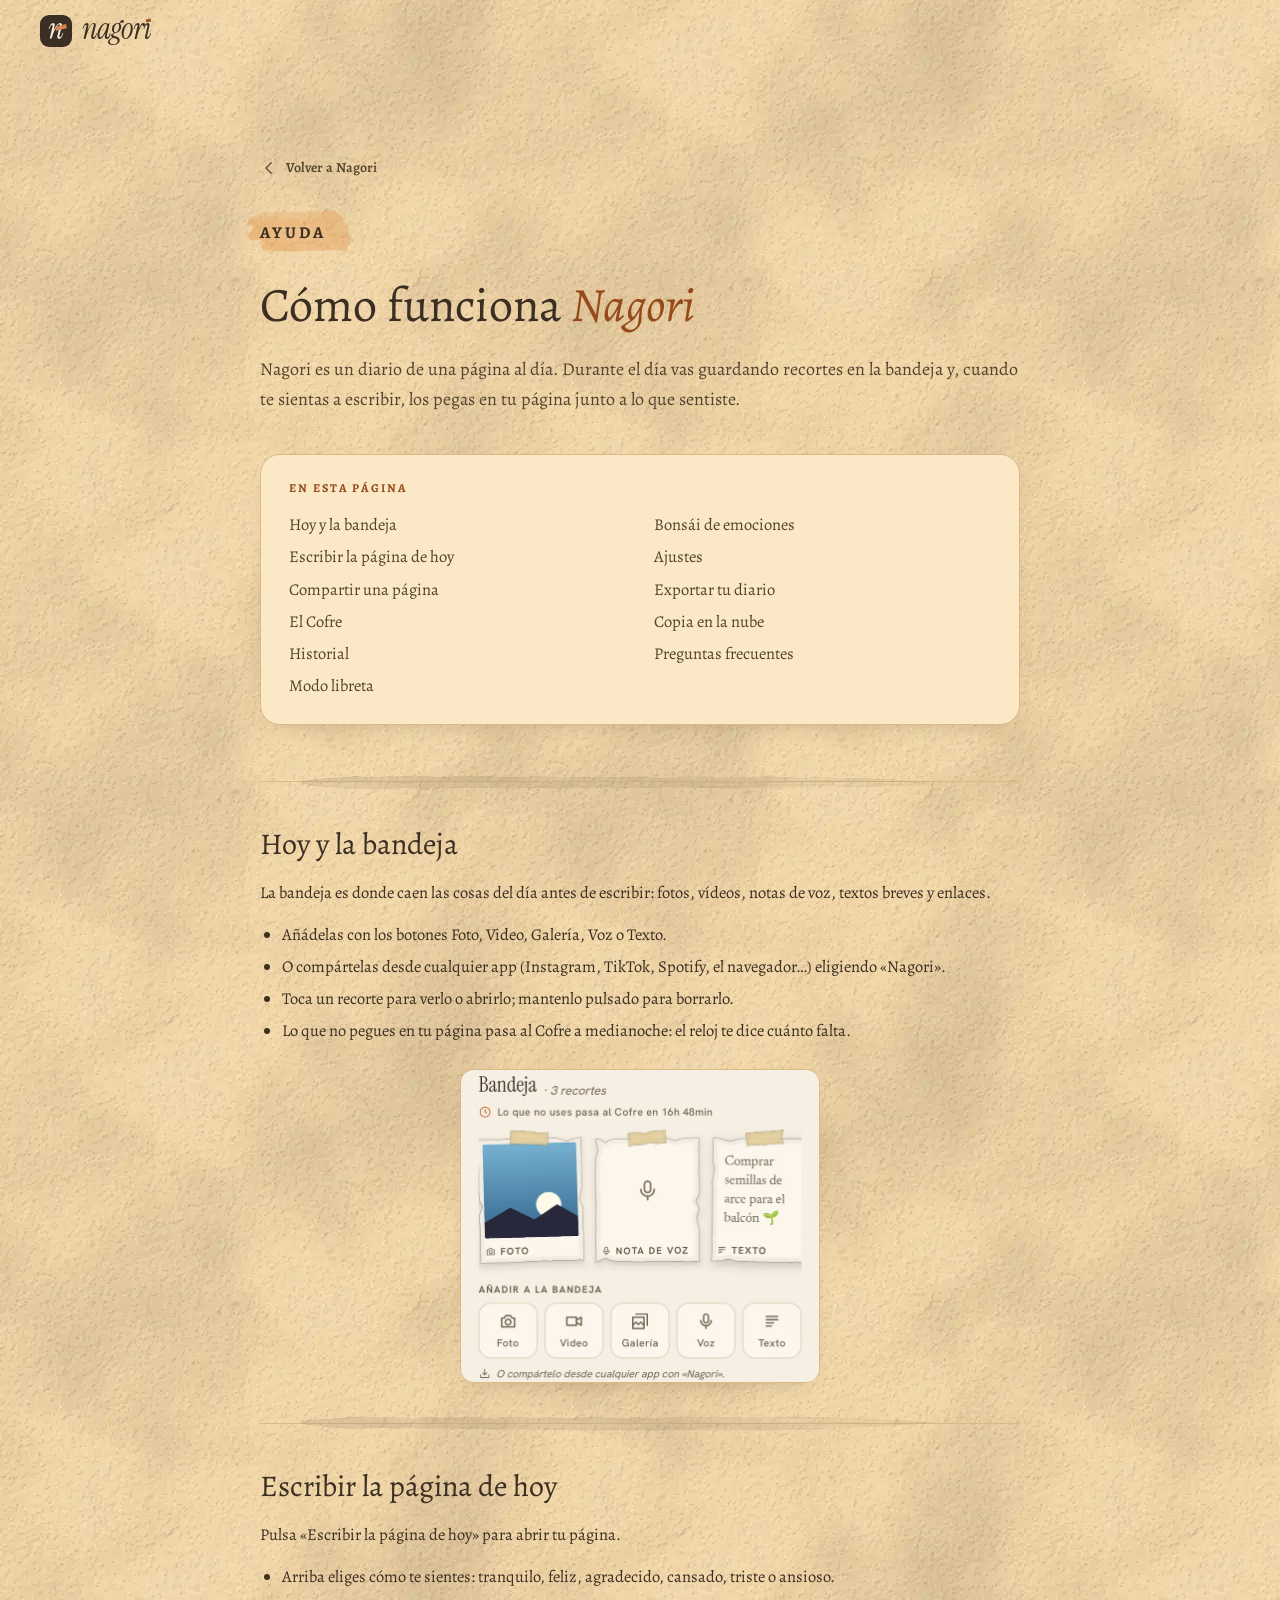
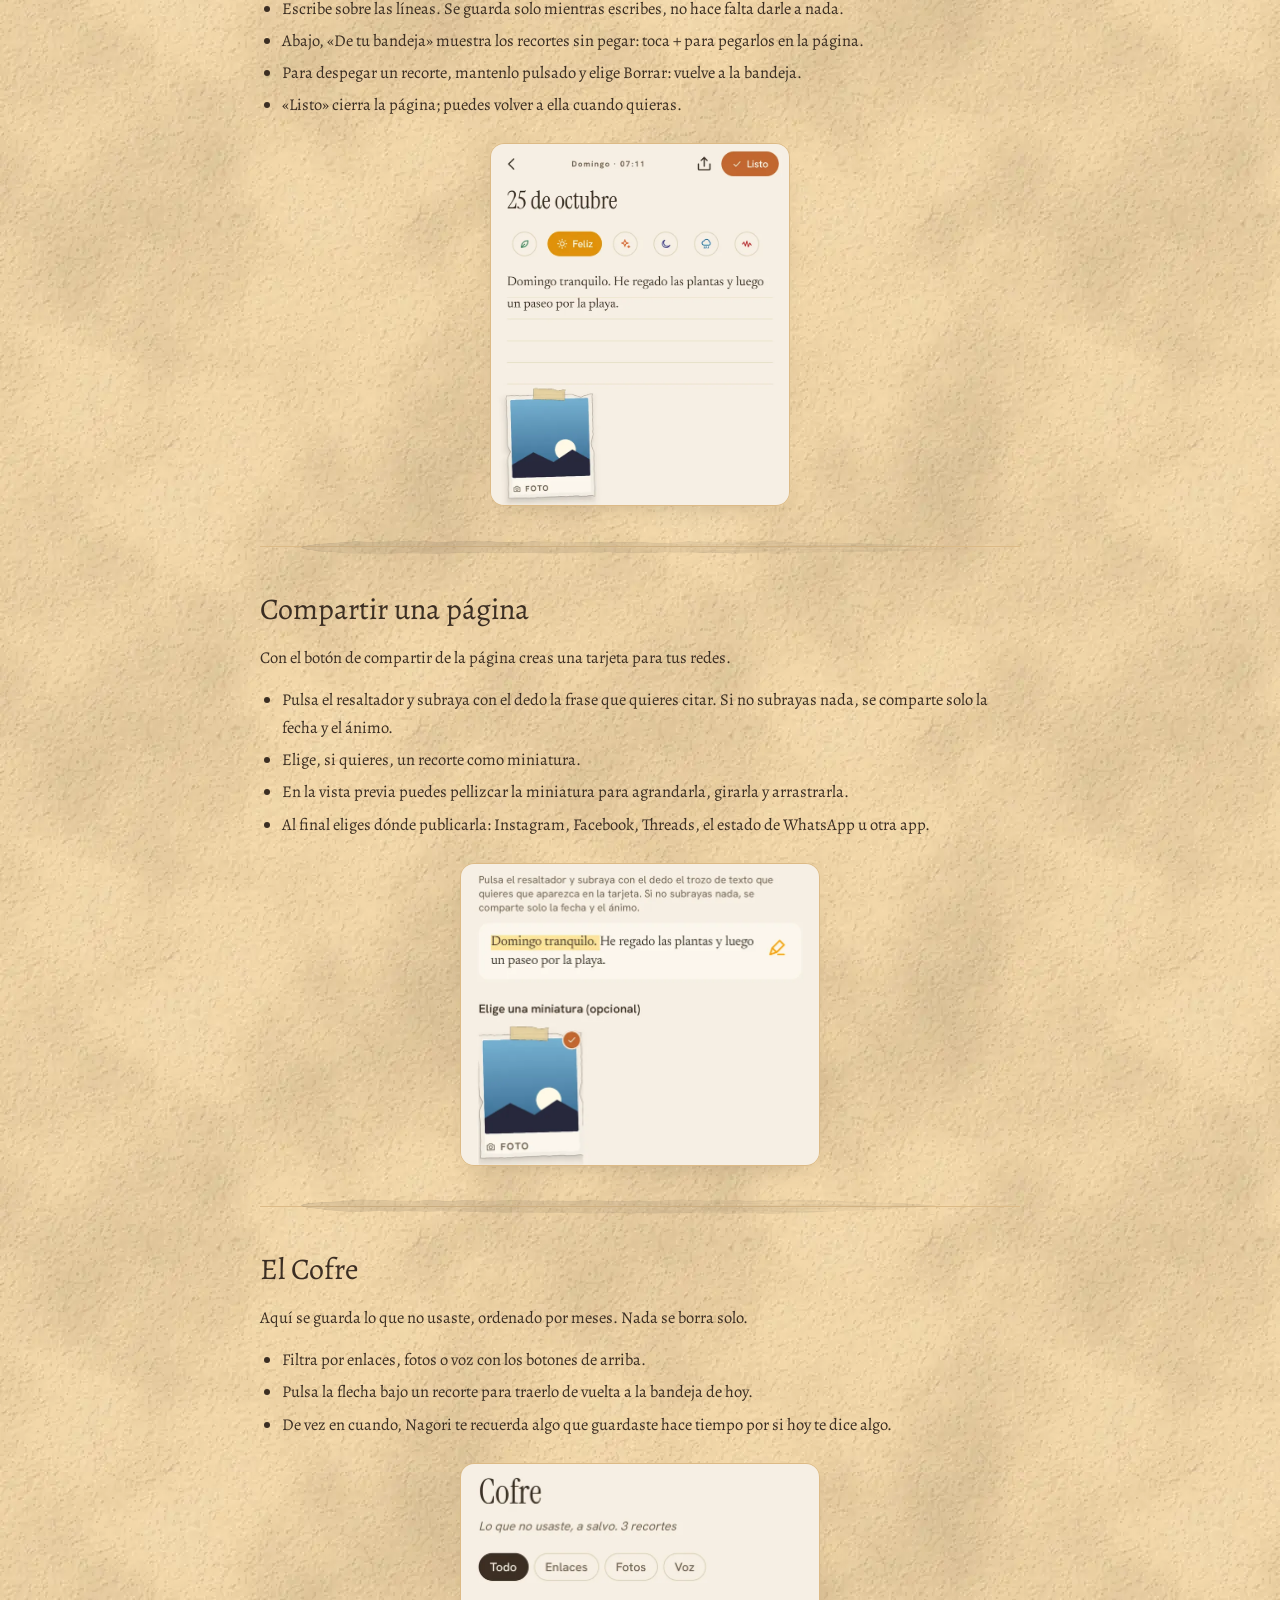
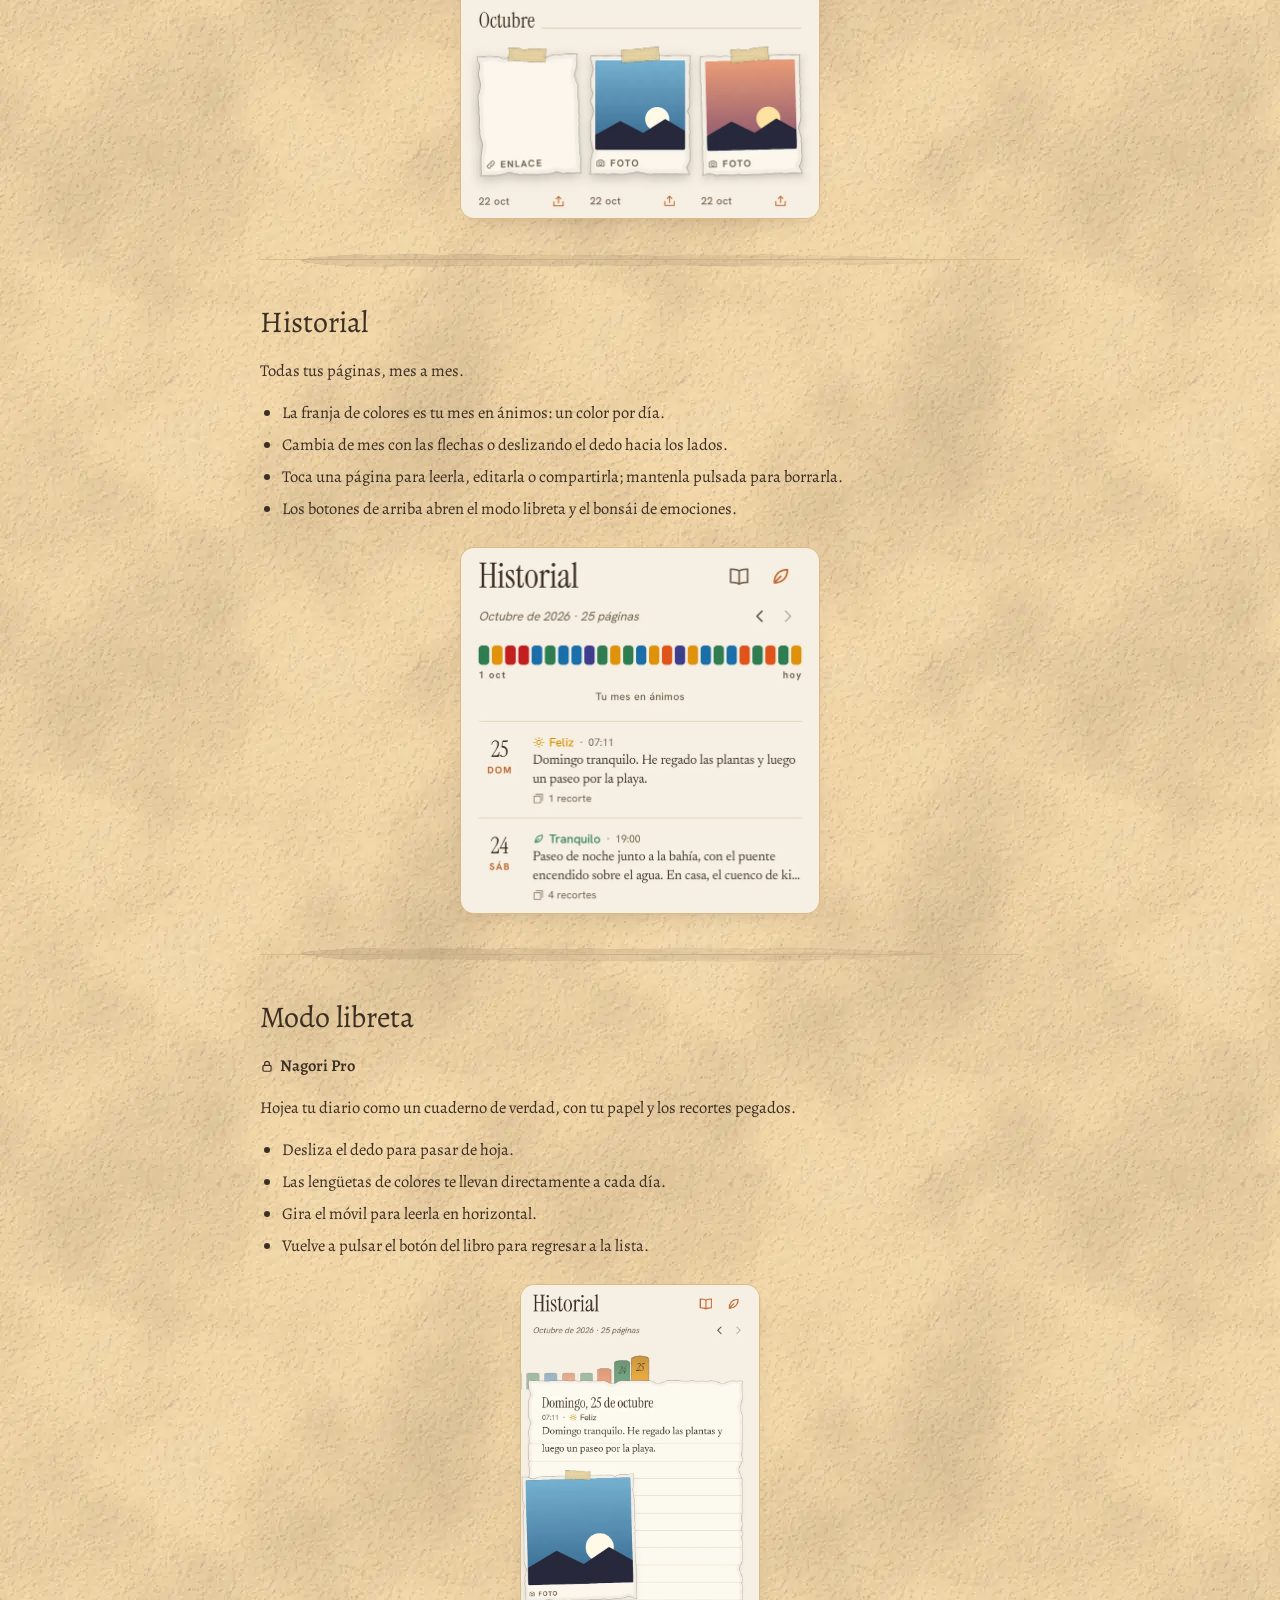
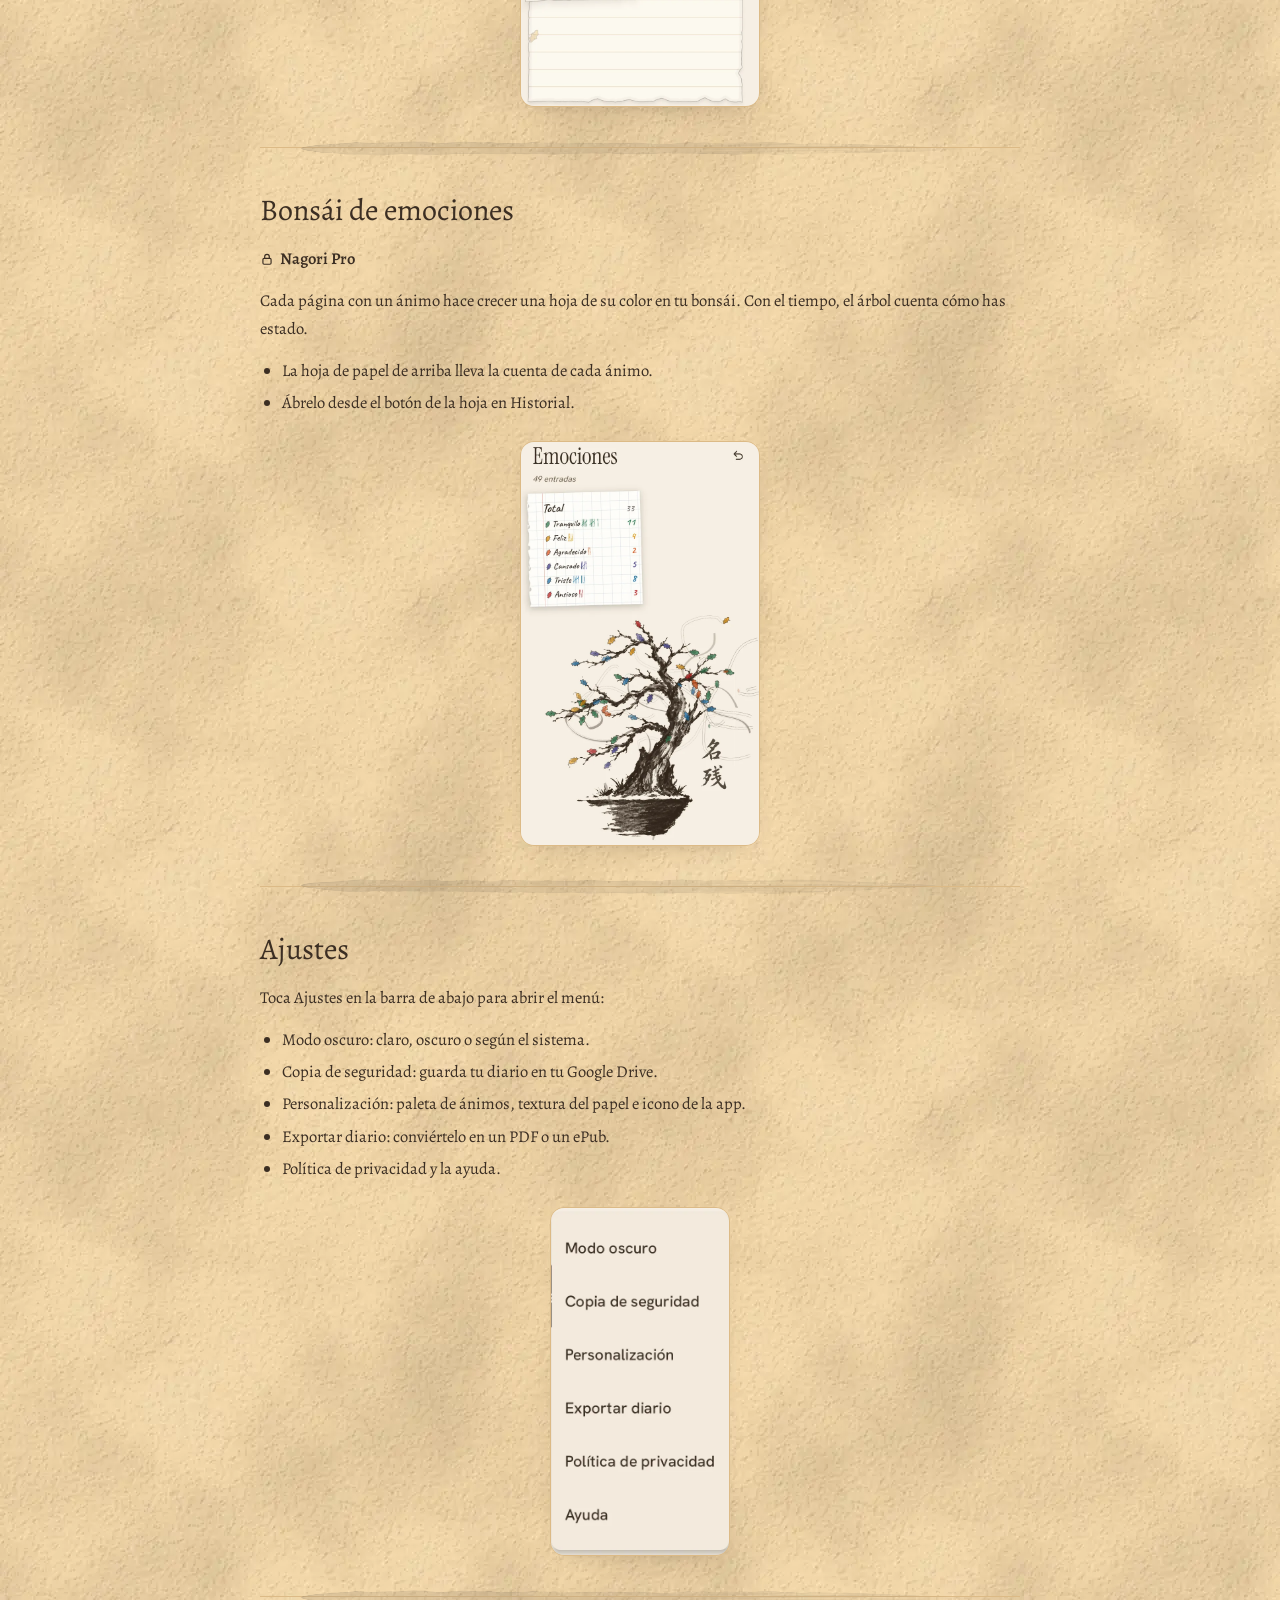
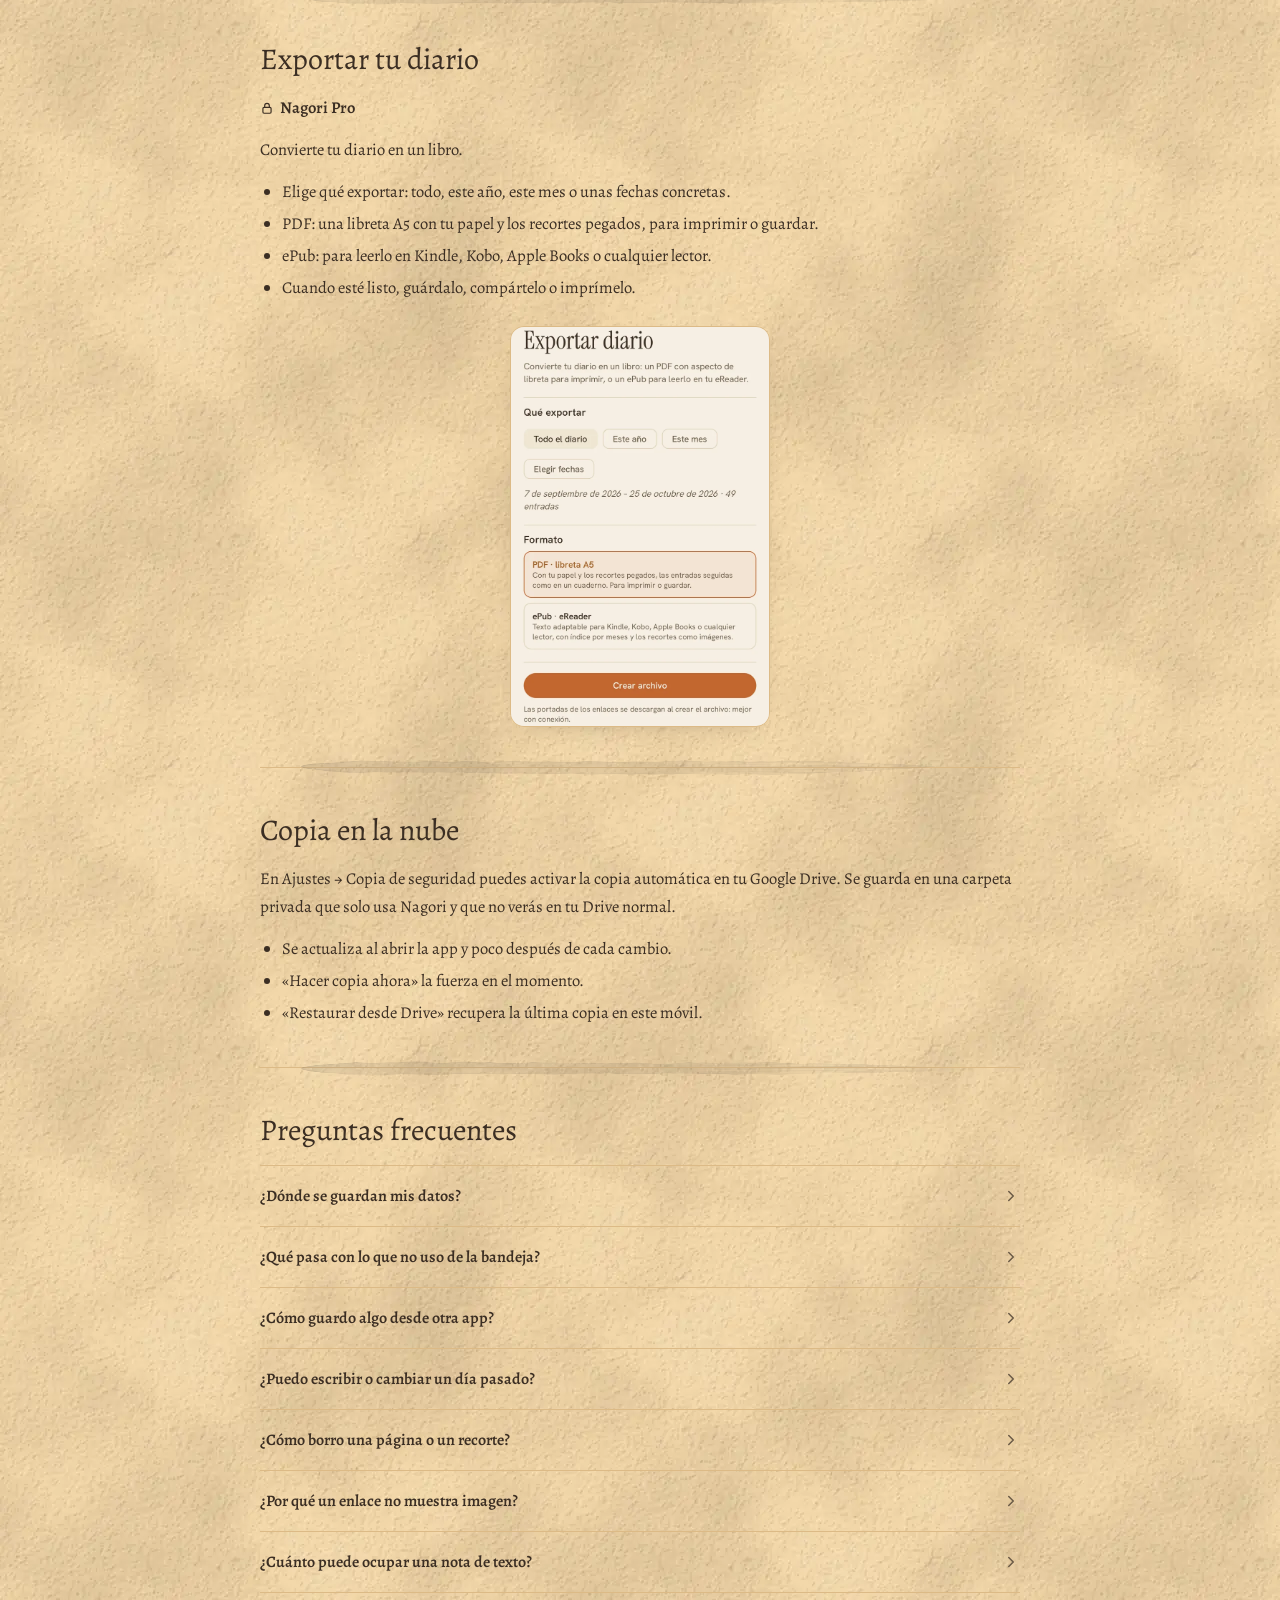
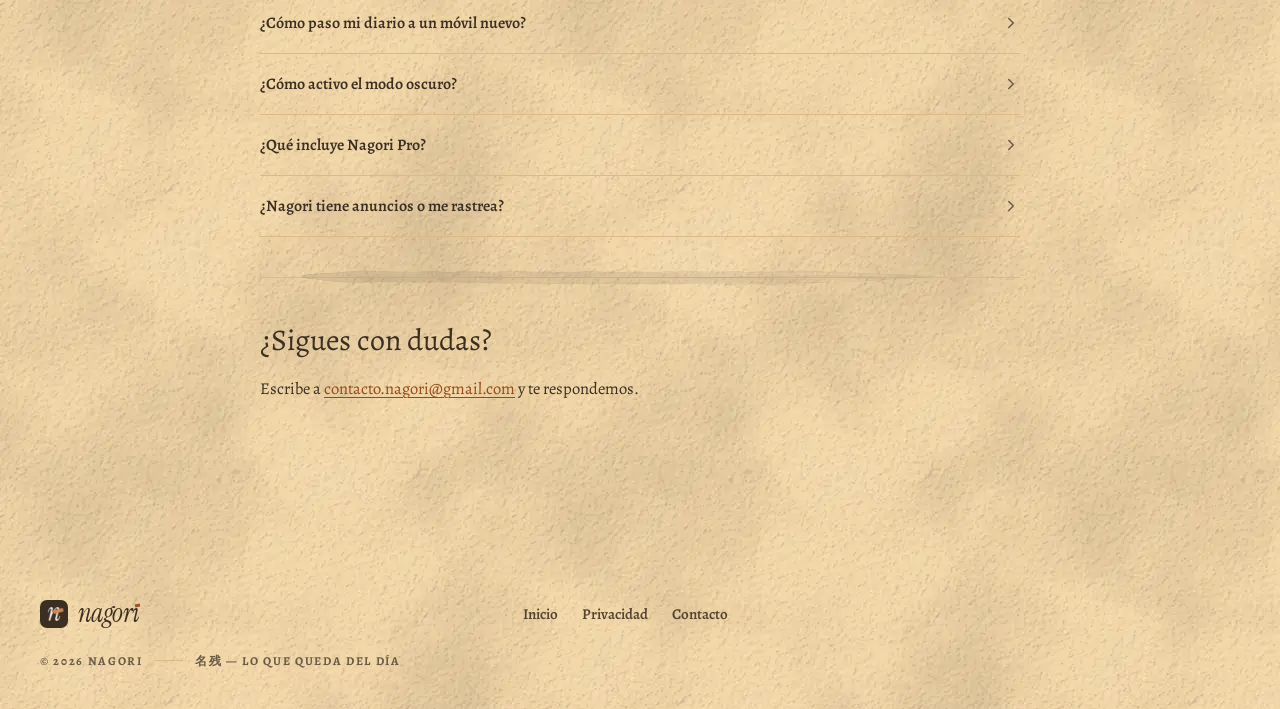
==== commit c20e4661: "Web con la interfaz de acuarela: portada orgánica y capturas y vídeos reales de la 1.10 - Portada co" ====
--- a/ayuda/index.html
+++ b/ayuda/index.html
@@ -8,8 +8,8 @@
 <link rel="icon" href="../assets/icon.png" />
 <link rel="preconnect" href="https://fonts.googleapis.com" />
 <link rel="preconnect" href="https://fonts.gstatic.com" crossorigin />
-<link href="https://fonts.googleapis.com/css2?family=Instrument+Serif:ital@0;1&family=Hanken+Grotesk:wght@400;500;600;700&family=Newsreader:ital,opsz,wght@0,6..72,400;0,6..72,500;1,6..72,400&display=swap" rel="stylesheet" />
-<link rel="stylesheet" href="../styles.css?v=20261019" />
+<link href="https://fonts.googleapis.com/css2?family=Alegreya:ital,wght@0,400;0,500;0,700;1,400;1,500&family=Instrument+Serif:ital@0;1&display=swap" rel="stylesheet" />
+<link rel="stylesheet" href="../styles.css?v=20261114" />
 <style>
   .help {
     padding: clamp(56px, 8vw, 96px) 0 100px;
--- a/styles.css
+++ b/styles.css
@@ -1,27 +1,33 @@
-/* Nagori — sistema «Papel, tinta y cinta» (Diario Rediseño) */
+/* Nagori — sistema «Papel, tinta y acuarela» (interfaz orgánica de la app, noviembre de 2026) */
 :root {
   color-scheme: light;
-  --paper: #f6efe3;
-  --paper-card: #fbf6ec;
-  --paper-sunk: #f3eadc;
+  --paper: #f1d5a6;
+  --paper-card: #fbe8c6;
+  --paper-sunk: #f4d6a2;
   --ink: #3b2e23;
-  --ink-soft: #5a4a3a;
-  --text-secondary: #6f604c;
+  --ink-soft: #54442f;
+  --text-secondary: #6a5a46;
   --taupe: #8b7b64;
-  --hairline: #e0d3bc;
-  --ruled-line: #eadcc5;
+  --hairline: #dcba86;
+  --ruled-line: #edcd98;
   --tape: rgba(226, 205, 148, 0.82);
-  --terracotta: #c1662f;
-  --terracotta-deep: #8e4f1f;
+  --terracotta: #96491a;
+  --terracotta-deep: #7a3a12;
   --on-terracotta: #fffbf3;
-  --terracotta-container: #f3e3d3;
+  --terracotta-container: #f3c9a0;
   --btn-ink: #3b2e23;
   --on-btn-ink: #f6efe3;
-  --btn-ink-icon: #e08a52;
-
-  --font-display: "Instrument Serif", serif;
-  --font-body: "Hanken Grotesk", sans-serif;
-  --font-journal: "Newsreader", serif;
+  --btn-ink-icon: #96491a;
+  --bermellon: #c0563f;
+  --salvia: #8fa67e;
+  --dorado: #b8892b;
+  --hanko: #d0362b;
+  --papel: url(assets/acuarela/papel.webp);
+
+  --font-display: "Alegreya", Georgia, serif;
+  --font-body: "Alegreya", Georgia, serif;
+  --font-journal: "Alegreya", Georgia, serif;
+  --font-brand: "Instrument Serif", serif;
 
   --radius-card: 20px;
   --radius-btn: 16px;
@@ -36,10 +42,10 @@
 html { scroll-behavior: smooth; scroll-padding-top: 76px; }
 body {
   margin: 0;
-  background: var(--paper);
+  background: var(--paper) var(--papel) 0 0 / 512px;
   color: var(--ink);
   font-family: var(--font-body);
-  font-size: 16px;
+  font-size: 17px;
   line-height: 1.5;
   -webkit-font-smoothing: antialiased;
   overflow-x: hidden;
@@ -52,7 +58,7 @@
 
 /* ---------- Wordmark: Instrument Serif itálica, punto de la «i» = cinta ---------- */
 .wordmark {
-  font-family: var(--font-display);
+  font-family: var(--font-brand);
   font-style: italic;
   font-weight: 400;
   letter-spacing: -0.02em;
@@ -190,12 +196,37 @@
   opacity: 0;
 }
 #scrollCue { opacity: 0; }
+.hero-cta { display: flex; flex-direction: column; align-items: flex-start; gap: 14px; }
+.hero-actions { display: flex; flex-wrap: wrap; align-items: center; gap: 12px; }
+.hero-actions .btn-secondary { margin-top: 0; }
+.hero-note { margin: 0; max-width: 46ch; font: 400 14px/1.5 var(--font-body); color: var(--text-secondary); }
+.hero-note strong { font-weight: 600; color: var(--ink); }
 .hero-phone { display: flex; justify-content: center; opacity: 0; }
 .hero-phone .phone-stage { transform: rotate(2deg); }
 
 /* Pantallas del producto (marcado con estilos propios, colores fijos de la app) */
 .phone-stage { flex: none; padding: 8px; }
 .phone-stage svg { stroke-width: inherit; }
+/* Marco del móvil con capturas reales de la app (1080 × 2400, proporción 9:20) */
+.device {
+  position: relative;
+  width: 360px;
+  height: 800px;
+  border-radius: 34px;
+  overflow: hidden;
+  background: var(--paper);
+  box-shadow: 0 0 0 8px #2a2018, 0 40px 60px -30px rgba(42, 32, 24, 0.6);
+}
+.device img { display: block; width: 100%; height: 100%; object-fit: cover; user-select: none; -webkit-user-drag: none; pointer-events: none; }
+.device-cycle img { position: absolute; inset: 0; opacity: 0; transform: scale(1.015); transition: opacity 1.6s ease, transform 6s ease-out; }
+.device-cycle img.is-on { opacity: 1; transform: none; }
+.shot .device { transition: transform 0.6s cubic-bezier(.2, .8, .2, 1), box-shadow 0.6s ease; }
+@media (hover: hover) {
+  .shot:hover .device { transform: translateY(-6px); box-shadow: 0 0 0 8px #2a2018, 0 52px 70px -32px rgba(42, 32, 24, 0.6); }
+}
+.pro { margin-left: 2px; font: 700 10.5px/1 var(--font-body); letter-spacing: 0.12em; text-transform: uppercase; color: var(--terracotta-deep); background: var(--terracotta-container); padding: 5px 8px; border-radius: 4px; }
+.pro-note { margin: 22px 0 0; font-family: var(--font-journal); font-style: italic; font-size: 16px; line-height: 1.55; color: var(--ink-soft); text-wrap: pretty; }
+.pro-note strong { font-style: normal; font-family: var(--font-body); font-weight: 600; color: var(--ink); }
 
 /* ---------- Secciones ---------- */
 section { padding: clamp(72px, 10vw, 120px) 0; position: relative; border-top: 1px solid var(--hairline); }
@@ -281,11 +312,9 @@
 .flow { display: grid; grid-template-columns: repeat(3, minmax(0, 1fr)); gap: 28px; }
 .flow-step {
   position: relative;
-  background: var(--paper-card);
-  border: 1px solid var(--hairline);
-  border-radius: var(--radius-card);
-  padding: 30px 26px 26px;
-  box-shadow: var(--shadow-card);
+  display: flex;
+  flex-direction: column;
+  padding: 30px 26px 22px;
   rotate: var(--r, 0deg);
   opacity: 0;
   transform: translateY(28px);
@@ -293,6 +322,29 @@
 .flow-step .num { font-family: var(--font-display); font-style: italic; font-size: 44px; line-height: 1; color: var(--terracotta); margin-bottom: 12px; }
 .flow-step h3 { font-family: var(--font-display); font-weight: 400; font-size: 24px; line-height: 1.15; margin: 0 0 8px; }
 .flow-step p { font-size: 15px; line-height: 1.55; color: var(--ink-soft); margin: 0; }
+
+/* Recorte como en la app: papel rasgado a mano con un canto de tinta, cinta también rasgada
+   y un pie con icono y etiqueta en versalitas. El papel y la cinta los dibuja script.js (SVG). */
+.recorte { background: none; border: 0; box-shadow: none; }
+.recorte > :not(.tape):not(.recorte-paper) { position: relative; z-index: 1; }
+.recorte > .recorte-paper { position: absolute; inset: 0; z-index: 0; width: 100%; height: 100%; overflow: visible; pointer-events: none;
+  filter: drop-shadow(0 1px 0 rgba(224, 211, 188, .9)) drop-shadow(0 10px 14px rgba(59, 46, 35, .16)); }
+.recorte:not(.is-torn) { background: var(--paper-card); }   /* sin JS: papel liso */
+.recorte .tape { z-index: 2; }
+.recorte .tape.is-torn { background: none; }
+.tape > svg { position: absolute; inset: 0; width: 100%; height: 100%; overflow: visible; }
+.recorte-foot {
+  display: flex;
+  align-items: center;
+  gap: 6px;
+  margin-top: auto;
+  padding-top: 18px;
+  font: 700 11px/1 var(--font-body);
+  letter-spacing: 0.1em;
+  text-transform: uppercase;
+  color: var(--text-secondary);
+}
+.recorte-foot svg { width: 14px; height: 14px; flex: none; fill: none; stroke: currentColor; stroke-width: 2.2; stroke-linecap: round; stroke-linejoin: round; }
 
 /* ---------- Funciones ---------- */
 .feature-grid {
@@ -377,6 +429,75 @@
 @media (max-width: 860px) { .shots-arrow { width: 40px; height: 40px; margin-top: -20px; } .shots-arrow svg { width: 18px; height: 18px; } }
 .shot-note { margin: 0; font-family: var(--font-journal); font-style: italic; font-size: 15px; line-height: 1.5; color: var(--ink-soft); text-wrap: pretty; }
 
+/* ---------- Novedades: grabaciones reales de la app en un móvil fijo mientras pasan los capítulos ----------
+   Sin JS (o en pantallas estrechas) cada capítulo lleva su propio vídeo debajo del texto.
+   Con JS y en escritorio, script.js pasa los vídeos al móvil fijo de la izquierda. */
+.nv-section { --nv-h: min(74vh, 680px); --nv-ratio: 1080 / 2208; }
+@media (min-width: 1180px) and (max-width: 1599px) { .nv-section { --nv-h: min(70vh, 620px); } }   /* con el bonsái al lado queda menos ancho */
+.nv-section .section-head { margin-bottom: 24px; }
+.nv-stage { position: relative; }
+.nv-sticky { display: none; }
+.nv-steps { position: relative; }
+.nv-step { position: relative; padding: 28px 0 36px; }
+.nv-meta { display: flex; flex-wrap: wrap; align-items: center; gap: 10px; margin-bottom: 14px; }
+.nv-num { font-family: var(--font-display); font-style: italic; font-size: 44px; line-height: .9; color: var(--mood, var(--terracotta)); margin-right: 4px; }
+.nv-pill { font: 700 10.5px/1 var(--font-body); letter-spacing: .12em; text-transform: uppercase; color: var(--ink-soft); background: var(--paper-card); border: 1px solid var(--hairline); padding: 5px 8px; border-radius: 4px; }
+.nv-pill.nv-soon { color: var(--on-terracotta); background: var(--terracotta); border-color: var(--terracotta); }
+.nv-pill.nv-free { color: #3f5a37; background: #e6ecdf; border-color: #cfdac6; }
+.nv-title { font-family: var(--font-display); font-weight: 400; font-size: clamp(32px, 3.6vw, 46px); line-height: 1.1; letter-spacing: -0.01em; margin: 0 0 14px; }
+.nv-title .line { display: block; overflow: hidden; padding: 0 2px .06em; }
+.nv-title .line > span { display: inline-block; }
+.nv-title em { color: var(--mood, var(--terracotta)); }
+.nv-step p { font-family: var(--font-journal); font-size: clamp(17px, 1.7vw, 19px); line-height: 1.6; color: var(--ink-soft); max-width: 44ch; margin: 0; text-wrap: pretty; }
+.nv-step p.nv-aside { margin-top: 14px; padding-left: 14px; border-left: 2px solid var(--mood, var(--hairline)); font-style: italic; font-size: 16px; color: var(--text-secondary); }
+.nv-media { margin-top: 26px; }
+.device.nv-device-m, .device.nv-device { height: auto; aspect-ratio: var(--nv-ratio); border-radius: 30px; }
+.device.nv-device-m { width: min(270px, 70vw); margin-left: 6px; transform: rotate(-1deg); }
+.device video { display: block; width: 100%; height: 100%; object-fit: cover; background: var(--paper); }
+
+/* Escritorio con JS: móvil fijo a la izquierda, capítulos a la derecha y un trazo de tinta que los une */
+@media (min-width: 861px) {
+  .nv-js .nv-stage { display: grid; grid-template-columns: auto minmax(0, 1fr); gap: clamp(28px, 4.5vw, 88px); align-items: start; margin-top: 8px; }
+  .nv-js .nv-sticky { display: block; position: sticky; top: max(84px, calc(50vh - var(--nv-h) / 2 + 24px)); padding: 26px 0 0 26px; }
+  .nv-js .nv-media { display: none; }
+  .nv-js .nv-steps { padding: 6vh 0 18vh 44px; }
+  .nv-js .nv-step { min-height: 72vh; display: flex; flex-direction: column; justify-content: center; padding: 0; opacity: .26; transition: opacity .6s ease; }
+  .nv-js .nv-step.is-active { opacity: 1; }
+  .nv-js .nv-ink { display: block; }
+}
+.nv-device-wrap { position: relative; }
+.device.nv-device { width: calc(var(--nv-h) * 1080 / 2208); transform: rotate(-1.2deg); }
+.nv-screen { position: absolute; inset: 0; margin: 0; visibility: hidden; }
+.nv-screen.is-on { visibility: visible; }
+.nv-screen video { width: 100%; height: 100%; }
+/* Lengüetas del color de cada ánimo, como las de la libreta: asoman por detrás del móvil */
+.nv-tabs { position: absolute; z-index: 0; left: -12px; top: 64px; display: flex; flex-direction: column; gap: 8px; }
+.nv-device { z-index: 1; }
+.nv-tab { display: block; width: 26px; height: 40px; padding: 0; border: 0; border-radius: 7px 0 0 7px; background: var(--mood); opacity: .55; cursor: pointer;
+  transform: translateX(2px); transition: transform .45s cubic-bezier(.2, .8, .2, 1), opacity .45s ease; }
+.nv-tab:hover { opacity: .85; }
+.nv-tab.is-active { opacity: 1; transform: translateX(-12px); }
+.nv-counter { position: absolute; top: -8px; right: -6px; z-index: 2; display: flex; align-items: baseline; gap: 4px; transform: translateY(-100%);
+  font-family: var(--font-display); font-style: italic; color: var(--text-secondary); font-size: 20px; line-height: 1; }
+.nv-counter-cur { display: inline-block; font-size: 44px; color: var(--ink); overflow: hidden; }
+.nv-counter-sep { color: var(--taupe); }
+.nv-tape { position: absolute; z-index: 3; top: -12px; left: 50%; width: 96px; height: 26px; margin-left: -48px; background: var(--tape); transform: rotate(-4deg); transform-origin: 0 50%;
+  box-shadow: 0 1px 0 rgba(255, 255, 255, .35) inset; }
+.nv-ink { display: none; position: absolute; left: 0; top: 0; width: 24px; height: 100%; overflow: visible; }
+.nv-ink path { fill: none; stroke: var(--taupe); stroke-opacity: .55; stroke-width: 2.2; stroke-linecap: round; stroke-dasharray: 1; }
+
+/* «Y además»: capturas reales en recortes de papel rasgado */
+.nv-more-head { font: 700 12px/1 var(--font-body); letter-spacing: .18em; text-transform: uppercase; color: var(--terracotta); margin: 56px 0 28px; overflow: hidden; }
+.nv-more-head span { display: inline-block; opacity: 0; transform: translateY(100%); }
+.nv-more { display: grid; grid-template-columns: repeat(2, minmax(0, 1fr)); gap: 34px 30px; align-items: start; max-width: 760px; }
+@media (max-width: 560px) { .nv-more { grid-template-columns: minmax(0, 1fr); } }
+.nv-more-note { max-width: 760px; margin: 38px 0 0; font-size: 17px; line-height: 1.6; color: var(--ink-soft, #6A5540); font-style: italic; }
+.nv-card { position: relative; margin: 0; padding: 14px 14px 18px; rotate: var(--r, 0deg); opacity: 0; transform: translateY(24px); }
+.nv-card img { width: 100%; height: auto; aspect-ratio: 16 / 10; object-fit: contain; background: var(--paper); border-radius: 2px; box-shadow: 0 0 0 1px rgba(59, 46, 35, .08); }
+.nv-card figcaption { padding: 14px 4px 0; }
+.nv-card h3 { font-family: var(--font-display); font-weight: 400; font-size: 22px; line-height: 1.15; margin: 0 0 6px; }
+.nv-card p { font-size: 14.5px; line-height: 1.5; color: var(--ink-soft); margin: 0; text-wrap: pretty; }
+
 /* ---------- Privacidad ---------- */
 .privacy-section { background: var(--paper-card); }
 .privacy-points {
@@ -475,6 +596,17 @@
 .leaf-sky { position: fixed; inset: 0; z-index: 5; pointer-events: none; }   /* hojas viajeras: sobre el texto, sin capturar toques y bajo la barra */
 .leaf-sky svg { position: absolute; inset: 0; width: 100%; height: 100%; overflow: visible; }
 
+/* Escritorio con ventana baja: el título y los botones entran en la primera pantalla */
+@media (min-width: 961px) and (max-height: 860px) {
+  .hero { align-items: start; padding-top: 28px; }
+  .hero-copy { gap: 16px; }
+  .hero-mark { width: 60px; height: 60px; border-radius: 15px; }
+  .hero-word { font-size: clamp(56px, 5.4vw, 80px); padding-bottom: 0; }
+  .hero-headline { font-size: clamp(28px, 2.9vw, 40px); }
+  .hero-sub { font-size: 17px; line-height: 1.45; }
+  .hero-cta { gap: 10px; }
+}
+
 /* ---------- Responsive ---------- */
 @media (max-width: 960px) {
   .hero { grid-template-columns: minmax(0, 1fr); }
@@ -488,7 +620,7 @@
 }
 @media (max-width: 420px) {
   .phone-stage { zoom: 0.84; }
-  .shot { width: 316px; }
+  .shot { width: 320px; }
   .hero-brand { gap: 16px; }
   .hero-mark { width: 64px; height: 64px; border-radius: 16px; }
 }
@@ -498,3 +630,139 @@
   html { scroll-behavior: auto; }
   * { animation-duration: 0.01ms !important; animation-iteration-count: 1 !important; transition-duration: 0.01ms !important; }
 }
+
+
+/* =====================================================================================
+   Interfaz orgánica: el papel, las acuarelas, el pergamino y los trazos de la app.
+   Las piezas de acuarela (gotas, marcas, trazos) son las de la app; aquí se tiñen con
+   una máscara y se «pintan» al entrar en pantalla (clase .is-in, la pone script.js).
+   ===================================================================================== */
+.site-nav { background: var(--paper) var(--papel) 0 0 / 512px; backdrop-filter: none; box-shadow: 0 0 0 transparent; transition: box-shadow .3s ease; border-bottom: 0; }
+.site-nav.scrolled { box-shadow: 0 10px 18px -16px rgba(90, 60, 25, .7); }
+.nav-links a { font-size: 16px; font-weight: 500; }
+.hero-kanji, .eyebrow, .positioning-card .label, .recorte-foot, .footer-copy, .nv-more-head { font-weight: 700; }
+.hero-kanji { font-size: 14px; }
+.hero-headline, .reveal-heading, .nv-title { font-weight: 500; letter-spacing: -0.005em; }
+.hero-sub, .section-body, .shot-note, .pro-note { font-style: normal; }
+.hero-sub { font-size: clamp(18px, 2vw, 21px); }
+.hero-note { font-size: 16px; }
+.flow-step h3, .feature-card h3, .nv-card h3 { font-weight: 500; }
+.flow-step p, .feature-card p, .privacy-point p { font-size: 16.5px; }
+.nv-card p, .shot-note { font-size: 16px; }
+.footer-links, .privacy-note { font-size: 15px; }
+
+/* ---------- Acuarelas que se pintan (WatercolorReveal de la app, aquí en WebGL) ---------- */
+.wc { position: absolute; z-index: 0; pointer-events: none; }
+.wc img, .wc canvas { display: block; width: 100%; height: auto; }
+.wc canvas { position: absolute; inset: 0; height: 100%; }
+html.wc-js .wc:not(.is-done) > img { opacity: 0; }
+main > .wc-hoy { top: 0; right: 0; width: min(100%, 700px); aspect-ratio: 934 / 688; }
+.hero, section > .wrap, .shots-wrap { position: relative; z-index: 1; }
+.wc-historial { top: 0; right: 0; width: min(96%, 520px); opacity: .9; }
+.wc-escribir { top: 0; right: 0; width: min(100%, 600px); opacity: .9; }
+.dock-scene { display: none; position: fixed; z-index: 0; right: 0; top: 0; bottom: 0; width: var(--tree-w); pointer-events: none; opacity: .92;
+  -webkit-mask-image: linear-gradient(to right, transparent 0, #000 26%); mask-image: linear-gradient(to right, transparent 0, #000 26%); }
+.wc-emo-top { top: 58px; left: 0; width: 100%; }
+.wc-emo-bottom { bottom: 0; left: 0; width: 100%; }
+@media (min-width: 1180px) {
+  .dock-scene { display: block; }
+  .wc-hoy > img, .wc-hoy > .wc-paint, .wc-historial, .wc-escribir { display: none; }   /* una sola escena a la vez: aquí manda la del bonsái */
+}
+@media (max-width: 1179px) { .tree-dock { display: none; } }   /* en estrecho la acuarela ocupa el sitio de la marca de agua */
+
+/* ---------- Pieza teñida: un trazo, una gota o una marca detrás del contenido ---------- */
+.btn-secondary, .pro, .feature-card .tag, .badge, .privacy-point .mark, .shots-arrow, .nv-pill, .feature-card .icon {
+  position: relative; isolation: isolate; background: none; border: 0; border-radius: 0; box-shadow: none; }
+.feature-card .tag, .shots-arrow { position: absolute; }
+.btn-secondary::before, .pro::before, .feature-card .tag::before, .badge::before, .privacy-point .mark::before, .shots-arrow::before, .nv-pill::before, .feature-card .icon::before {
+  content: ""; position: absolute; inset: var(--wash-inset, 0); z-index: -1; background: var(--wash, var(--salvia)); opacity: var(--wash-a, .8);
+  -webkit-mask: var(--stroke) center / 100% 100% no-repeat; mask: var(--stroke) center / 100% 100% no-repeat; }
+html.ink-js .btn-secondary::before, html.ink-js .pro::before, html.ink-js .feature-card .tag::before, html.ink-js .nv-pill::before {
+  clip-path: inset(0 100% 0 0); transition: clip-path .8s cubic-bezier(.3, .7, .2, 1) .15s; }
+html.ink-js .is-in.btn-secondary::before, html.ink-js .is-in.pro::before, html.ink-js .is-in.tag::before, html.ink-js .is-in.nv-pill::before { clip-path: inset(0 -4% 0 0); }
+html.ink-js .badge::before, html.ink-js .privacy-point .mark::before, html.ink-js .shots-arrow::before, html.ink-js .feature-card .icon::before {
+  transform: scale(.3); opacity: 0; transition: transform .9s cubic-bezier(.2, .8, .2, 1) .1s, opacity .6s ease .1s; }
+html.ink-js .is-in.badge::before, html.ink-js .is-in.mark::before, html.ink-js .is-in.shots-arrow::before, html.ink-js .is-in.icon::before { transform: none; opacity: var(--wash-a, .8); }
+
+/* ---------- Botones: pergamino (principal) y trazo de tinta salvia (secundario), como en la app ---------- */
+.btn-primary { height: 60px; padding: 0 34px 2px; border-radius: 0; background: url(assets/acuarela/pergamino.webp) center / 100% 100% no-repeat; color: var(--ink);
+  font: 500 19px/1 var(--font-body); box-shadow: none; filter: drop-shadow(0 7px 7px rgba(70, 45, 20, .3)); transition: filter .25s ease, transform .25s ease; }
+.btn-primary:hover { color: var(--ink); filter: drop-shadow(0 10px 9px rgba(70, 45, 20, .34)) brightness(1.04); transform: translateY(-1px); }
+.btn-primary svg { stroke: var(--ink); stroke-width: 1.8; }
+.btn-secondary { --stroke: url(assets/acuarela/trazo-largo-2.webp); --wash: var(--salvia); --wash-a: .62; --wash-inset: -5px -10px -5px -8px;
+  height: 50px; padding: 0 30px 1px 22px; font: 500 17px/1 var(--font-body); color: var(--ink); transition: transform .25s ease; }
+.btn-secondary:hover { background: none; color: var(--ink); transform: translateY(-1px); }
+.btn-secondary svg { stroke: var(--ink); }
+
+/* ---------- Etiquetas ---------- */
+.pro, .feature-card .tag { --stroke: url(assets/acuarela/trazo-corto-1.webp); --wash: var(--dorado); --wash-a: .78; --wash-inset: -3px -6px;
+  display: inline-block; padding: 5px 11px 4px; color: var(--ink); font: 700 12px/1 var(--font-body); letter-spacing: .12em; }
+.nv-pill { --stroke: url(assets/acuarela/trazo-corto-2.webp); --wash: var(--taupe); --wash-a: .32; --wash-inset: -3px -6px;
+  padding: 5px 11px 4px; color: var(--ink); font-size: 12px; }
+.nv-pill.nv-soon { --wash: var(--bermellon); --wash-a: .8; color: var(--ink); background: none; }
+.nv-pill.nv-free { --wash: var(--salvia); --wash-a: .75; color: var(--ink); background: none; }
+.badge { --stroke: url(assets/acuarela/gota-3.webp); --wash: var(--bermellon); --wash-a: .82; --wash-inset: -7px -8px;
+  min-width: 26px; padding: 6px 4px; text-align: center; color: var(--ink); font: 700 15px/1 var(--font-body); }
+.privacy-point .mark { --stroke: url(assets/acuarela/gota-1.webp); --wash: var(--bermellon); --wash-a: .82; --wash-inset: -5px -7px;
+  width: 30px; height: 30px; color: var(--ink); font: 700 16px/30px var(--font-body); }
+.privacy-point:nth-child(2) .mark { --stroke: url(assets/acuarela/gota-4.webp); }
+.privacy-point:nth-child(3) .mark { --stroke: url(assets/acuarela/gota-5.webp); }
+.privacy-point:nth-child(4) .mark { --stroke: url(assets/acuarela/gota-2.webp); }
+.shot:nth-child(2n) .badge { --stroke: url(assets/acuarela/gota-5.webp); }
+.shot:nth-child(3n) .badge { --stroke: url(assets/acuarela/gota-1.webp); }
+.shots-arrow { --stroke: url(assets/acuarela/gota-4.webp); --wash: var(--bermellon); --wash-a: .9; --wash-inset: -5px; color: var(--ink); }
+.shot-label { align-self: flex-start; padding: 12px 22px 12px 14px; background: url(assets/acuarela/etiqueta-larga.webp) center / 100% 100% no-repeat; font: 500 18px/1 var(--font-body);
+  filter: drop-shadow(0 3px 3px rgba(70, 45, 20, .16)); }
+
+/* ---------- Antetítulo sobre un brochazo, como «días escritos este mes» ---------- */
+.eyebrow, .nv-more-head { overflow: visible; isolation: isolate; color: var(--ink); font-size: 13px; }
+.eyebrow span, .nv-more-head span { position: relative; padding: 9px 26px 8px 14px; margin-left: -14px; }
+.eyebrow span::before, .nv-more-head span::before { content: ""; position: absolute; inset: 0; z-index: -1; opacity: .8; background: url(assets/acuarela/brochazo.webp) center / 100% 100% no-repeat; }
+html.ink-js .eyebrow span::before, html.ink-js .nv-more-head span::before { clip-path: inset(0 100% 0 0); transition: clip-path .9s cubic-bezier(.3, .7, .2, 1) .2s; }
+html.ink-js .eyebrow.is-in span::before, html.ink-js .nv-more-head.is-in span::before { clip-path: inset(0 0 0 0); }
+
+/* ---------- Secciones: en vez de un filete, una pincelada seca que se traza al llegar ---------- */
+section { border-top: 0; }
+section::before { content: ""; position: absolute; top: -8px; height: 16px; left: max(var(--gutter), calc((100% - var(--max)) / 2 + var(--gutter))); width: min(calc(100% - 2 * var(--gutter)), calc(var(--max) - 2 * var(--gutter)));
+  background: var(--taupe); opacity: .42; -webkit-mask: url(assets/acuarela/trazo-ancho-1.webp) center / 100% 100% no-repeat; mask: url(assets/acuarela/trazo-ancho-1.webp) center / 100% 100% no-repeat; }
+section:nth-of-type(2n)::before { -webkit-mask-image: url(assets/acuarela/trazo-ancho-2.webp); mask-image: url(assets/acuarela/trazo-ancho-2.webp); }
+html.ink-js section::before { clip-path: inset(0 100% 0 0); transition: clip-path 1.5s cubic-bezier(.3, .6, .2, 1); }
+html.ink-js section.is-in::before { clip-path: inset(0 0 0 0); }
+.privacy-section { background: rgba(255, 244, 220, .4); }
+footer { border-top: 0; }
+
+/* ---------- Tarjetas de papel (PaperCard): papel claro, sombra cálida y canto de acuarela ---------- */
+.feature-grid { gap: 18px; background: none; border: 0; border-radius: 0; overflow: visible; }
+.feature-card { background: rgba(252, 235, 203, .78); border-radius: 3px;
+  box-shadow: 0 1px 0 rgba(220, 186, 134, .9), 0 16px 22px -18px rgba(90, 60, 25, .6), inset 0 0 0 1px rgba(150, 110, 60, .1), inset 0 0 30px rgba(170, 120, 60, .1); }
+.feature-card .icon { width: 56px; height: 52px; color: var(--ink); --wash-a: .85; }
+.feature-card .icon::before { inset: -12px -16px; background: url(assets/acuarela/marca-1.webp) center / contain no-repeat; -webkit-mask: none; mask: none; }
+.feature-card:nth-child(4n+2) .icon::before { background-image: url(assets/acuarela/marca-2.webp); }
+.feature-card:nth-child(4n+3) .icon::before { background-image: url(assets/acuarela/marca-3.webp); }
+.feature-card:nth-child(4n) .icon::before { background-image: url(assets/acuarela/marca-4.webp); }
+.feature-card .icon svg { width: 28px; height: 28px; }
+.feature-card .tag { top: 22px; right: 22px; }
+/* Ánimos: seis gotas de acuarela teñidas, que se pintan una tras otra */
+.mood-strip { height: 52px; gap: 4px; }
+.mood-strip i { width: 38px; height: 34px; border-radius: 0; -webkit-mask: url(assets/acuarela/gota-1.webp) center / contain no-repeat; mask: url(assets/acuarela/gota-1.webp) center / contain no-repeat; }
+.mood-strip i:nth-child(2) { -webkit-mask-image: url(assets/acuarela/gota-2.webp); mask-image: url(assets/acuarela/gota-2.webp); }
+.mood-strip i:nth-child(3) { -webkit-mask-image: url(assets/acuarela/gota-3.webp); mask-image: url(assets/acuarela/gota-3.webp); }
+.mood-strip i:nth-child(4) { -webkit-mask-image: url(assets/acuarela/gota-4.webp); mask-image: url(assets/acuarela/gota-4.webp); }
+.mood-strip i:nth-child(5) { -webkit-mask-image: url(assets/acuarela/gota-5.webp); mask-image: url(assets/acuarela/gota-5.webp); }
+.mood-strip i:nth-child(6) { -webkit-mask-image: url(assets/acuarela/gota-6.webp); mask-image: url(assets/acuarela/gota-6.webp); }
+.flow-step .num, .nv-num { font-style: italic; font-weight: 400; }
+.device { background: var(--paper-card); }
+
+/* ---------- Hanko 名残: el sello bermellón de la app, estampado en la cita ---------- */
+.hanko { display: none; position: absolute; right: 22px; bottom: -26px; z-index: 2; width: 44px; padding: 6px 5px; border-radius: 10px; background: var(--hanko);
+  box-shadow: inset 0 0 0 2px var(--hanko), inset 0 0 0 3.2px rgba(251, 232, 198, .85); rotate: -5deg; opacity: .88; }
+html.ink-js .hanko { display: block; }
+.hanko svg { display: block; width: 100%; height: auto; stroke: none; }
+.hanko path { fill: var(--paper-card); stroke: none; }
+
+@media (max-width: 860px) {
+  main > .wc-hoy { width: 112%; right: -10%; top: -6px; opacity: .88; }
+  .hero { padding-top: 132px; }
+}
+main { overflow-x: clip; }
+.positioning-card.recorte > .hanko { position: absolute; z-index: 2; }
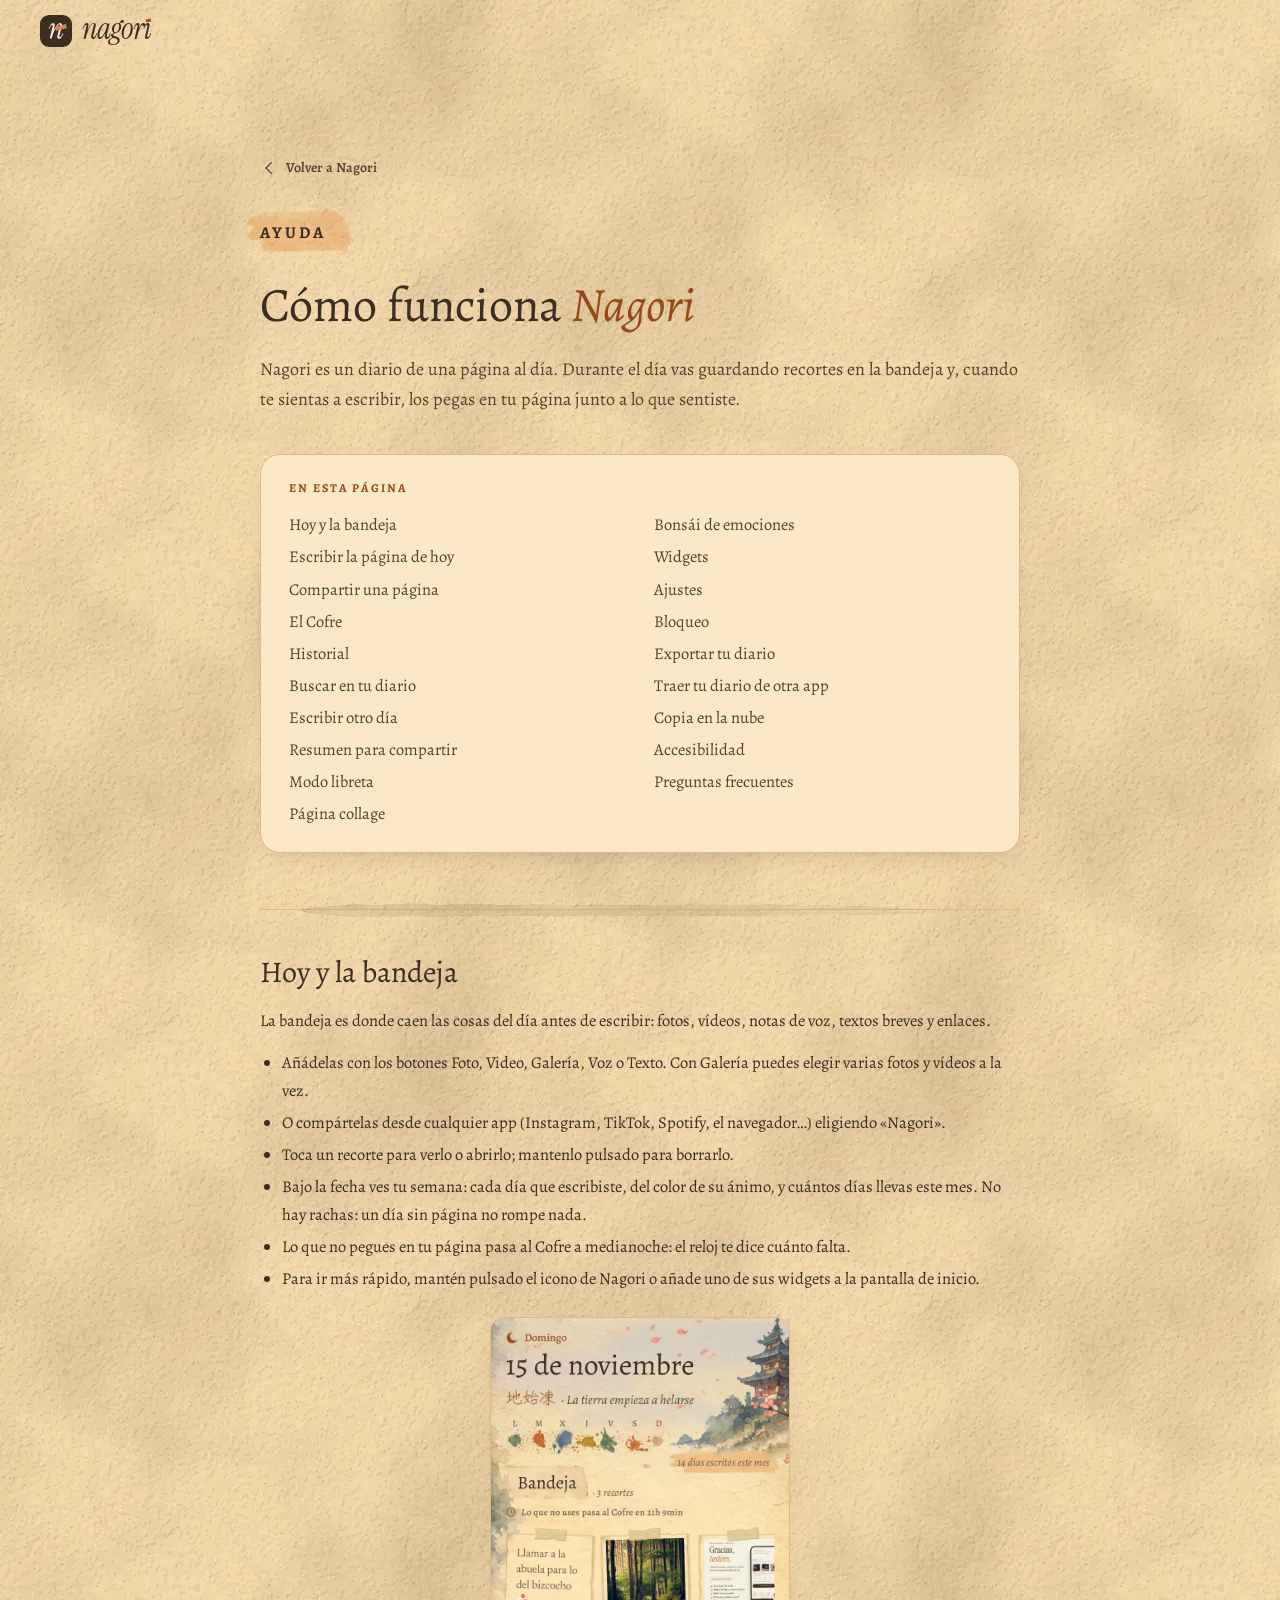
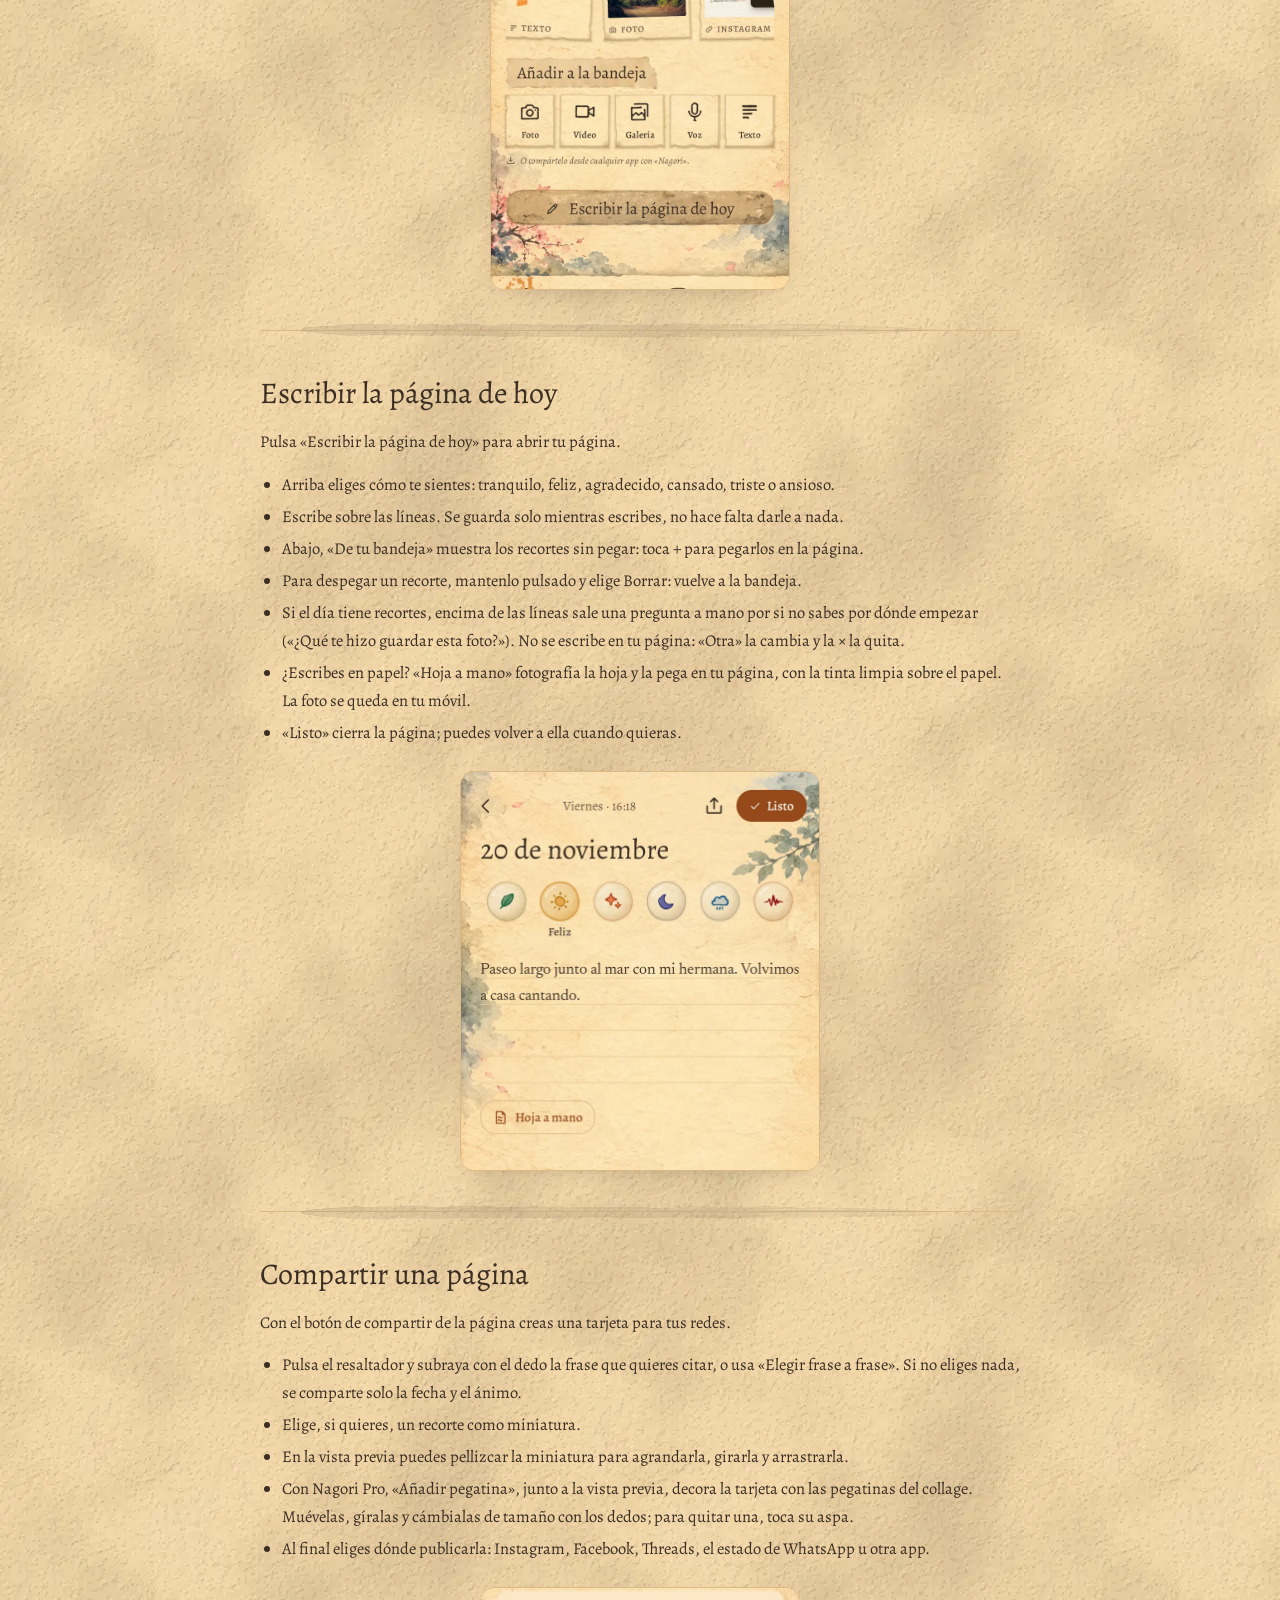
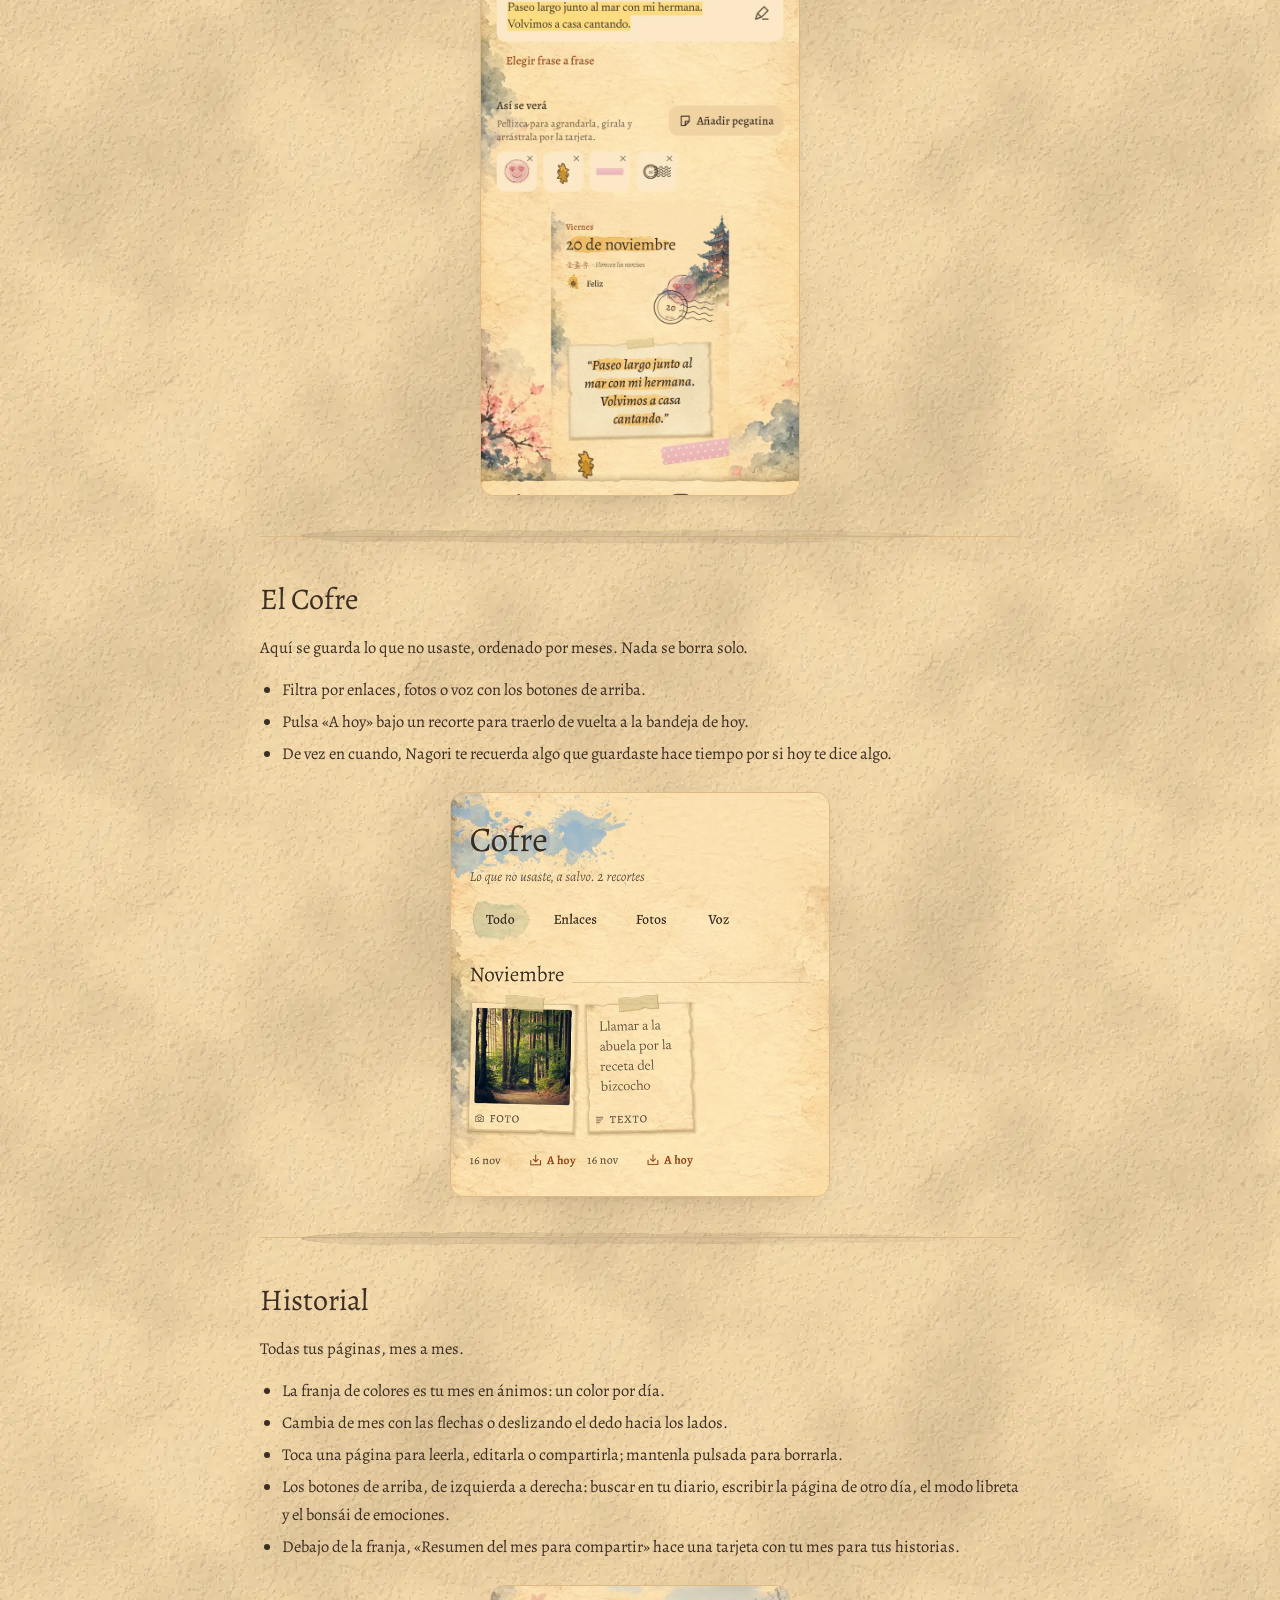
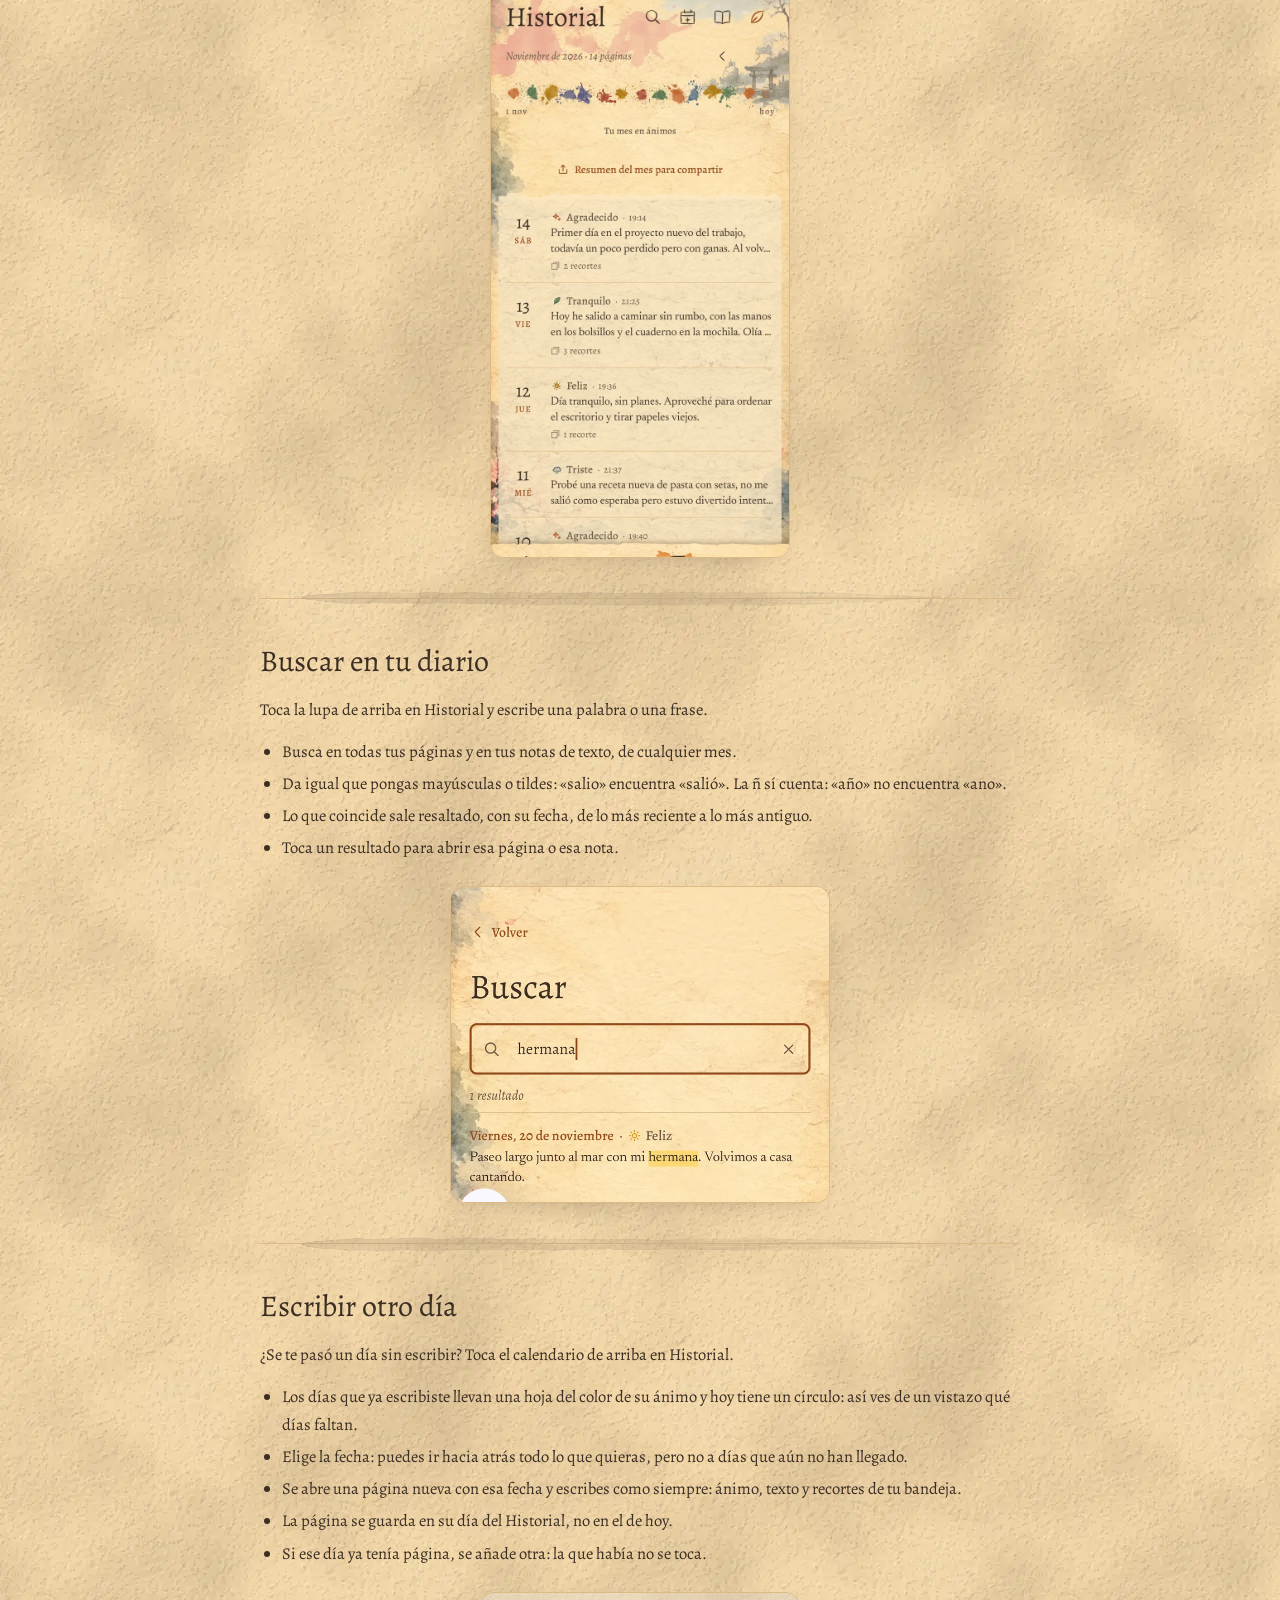
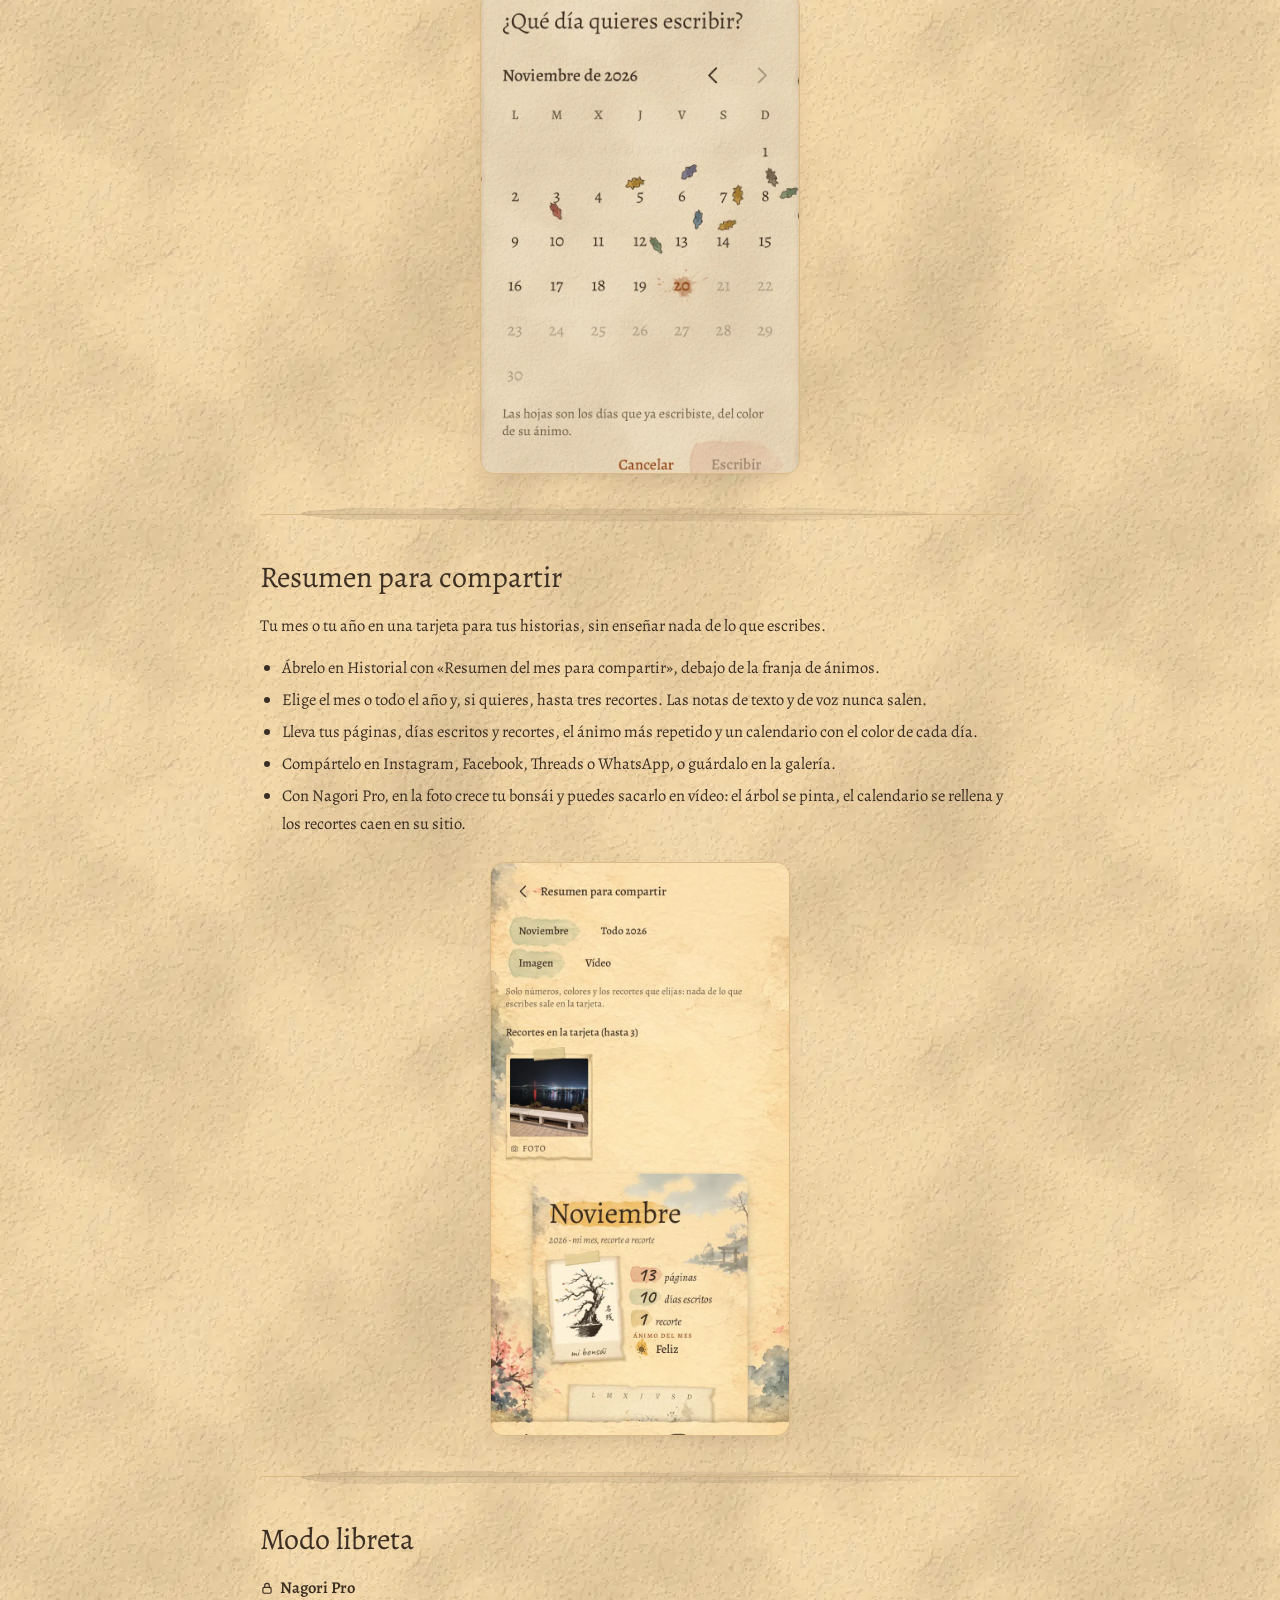
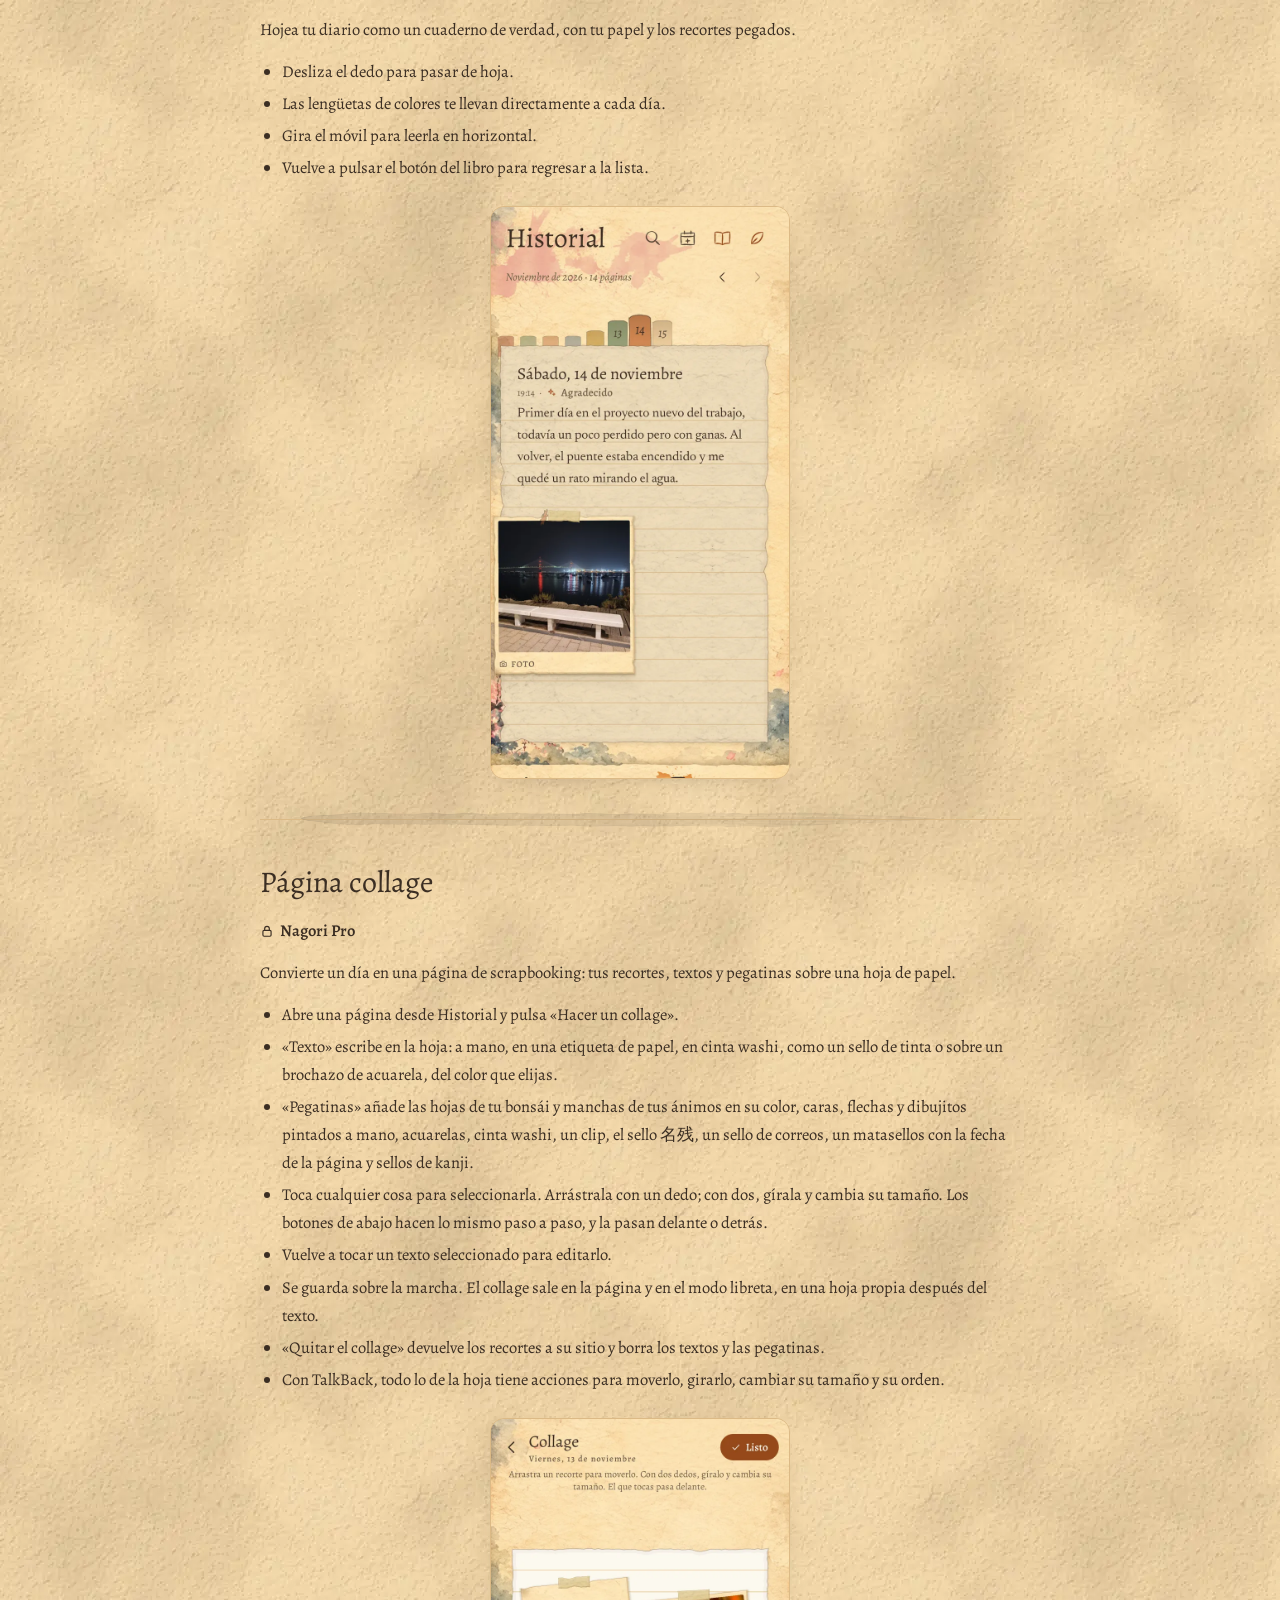
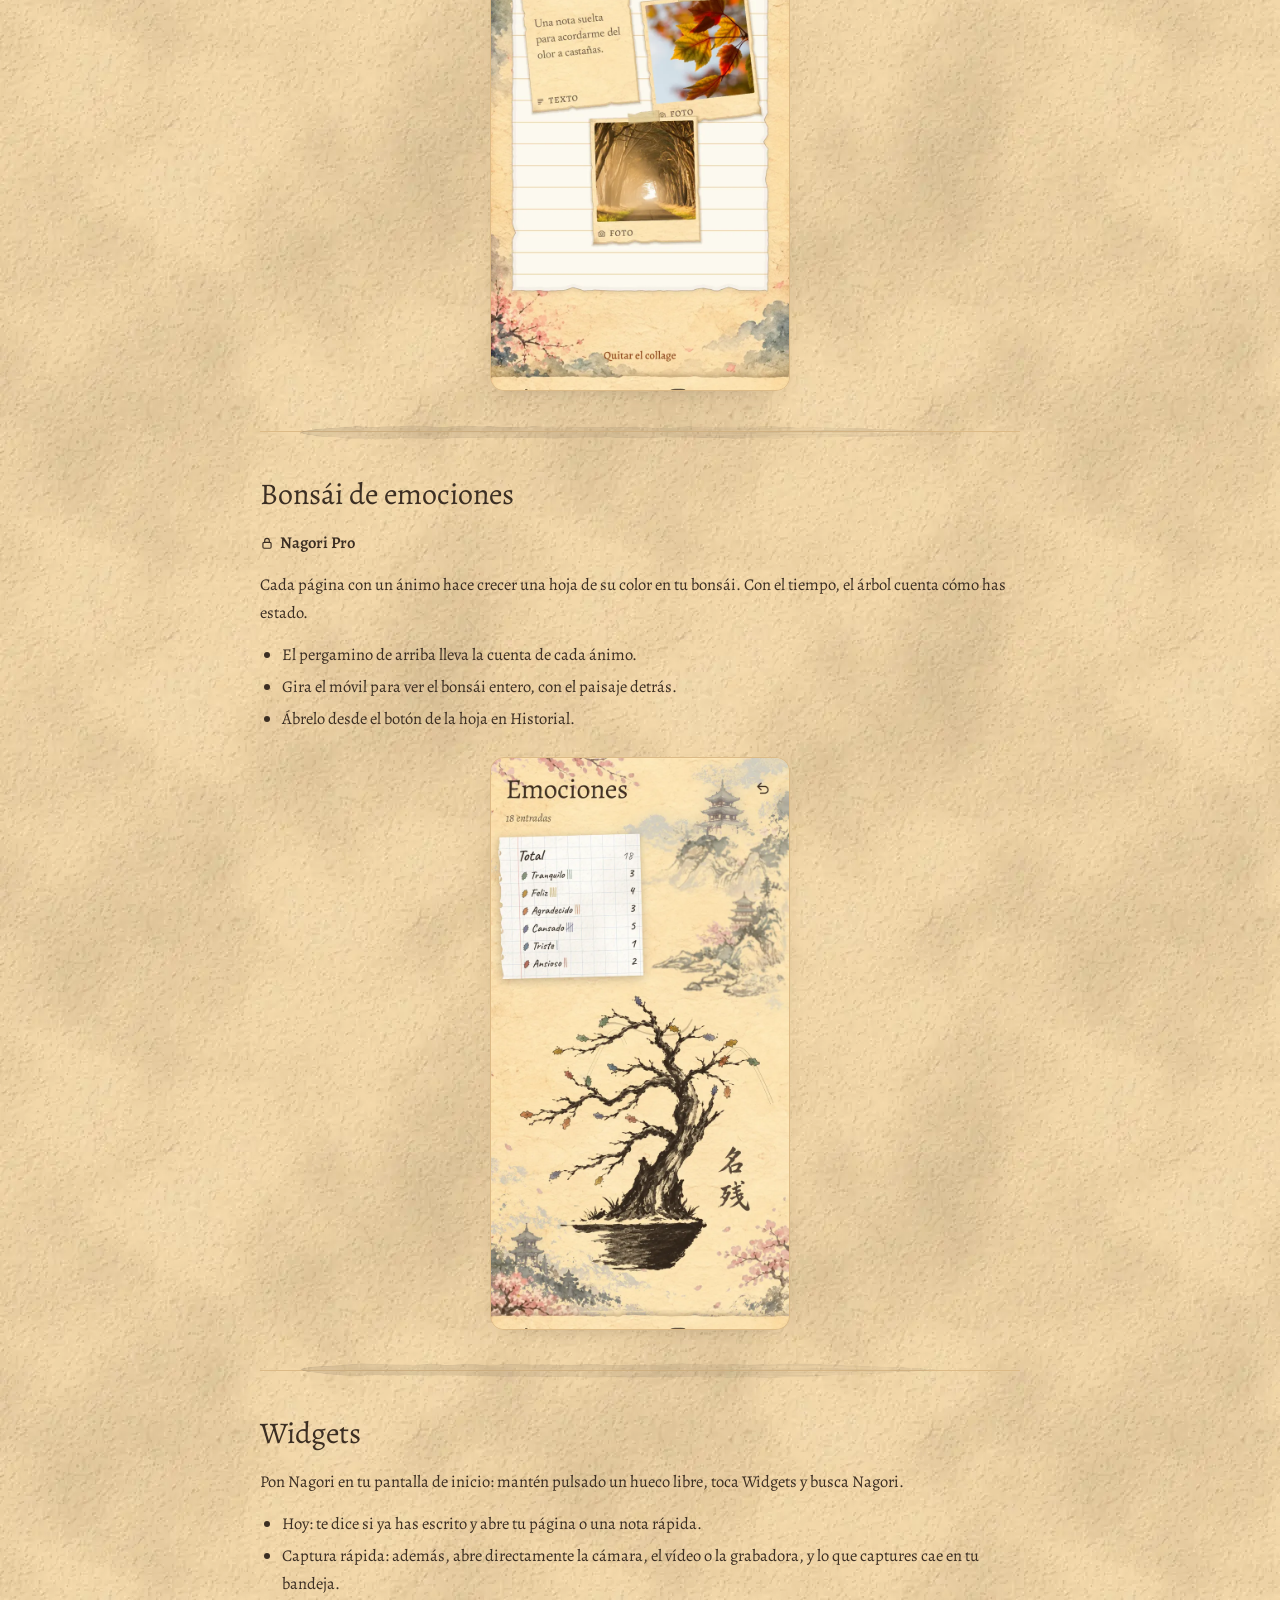
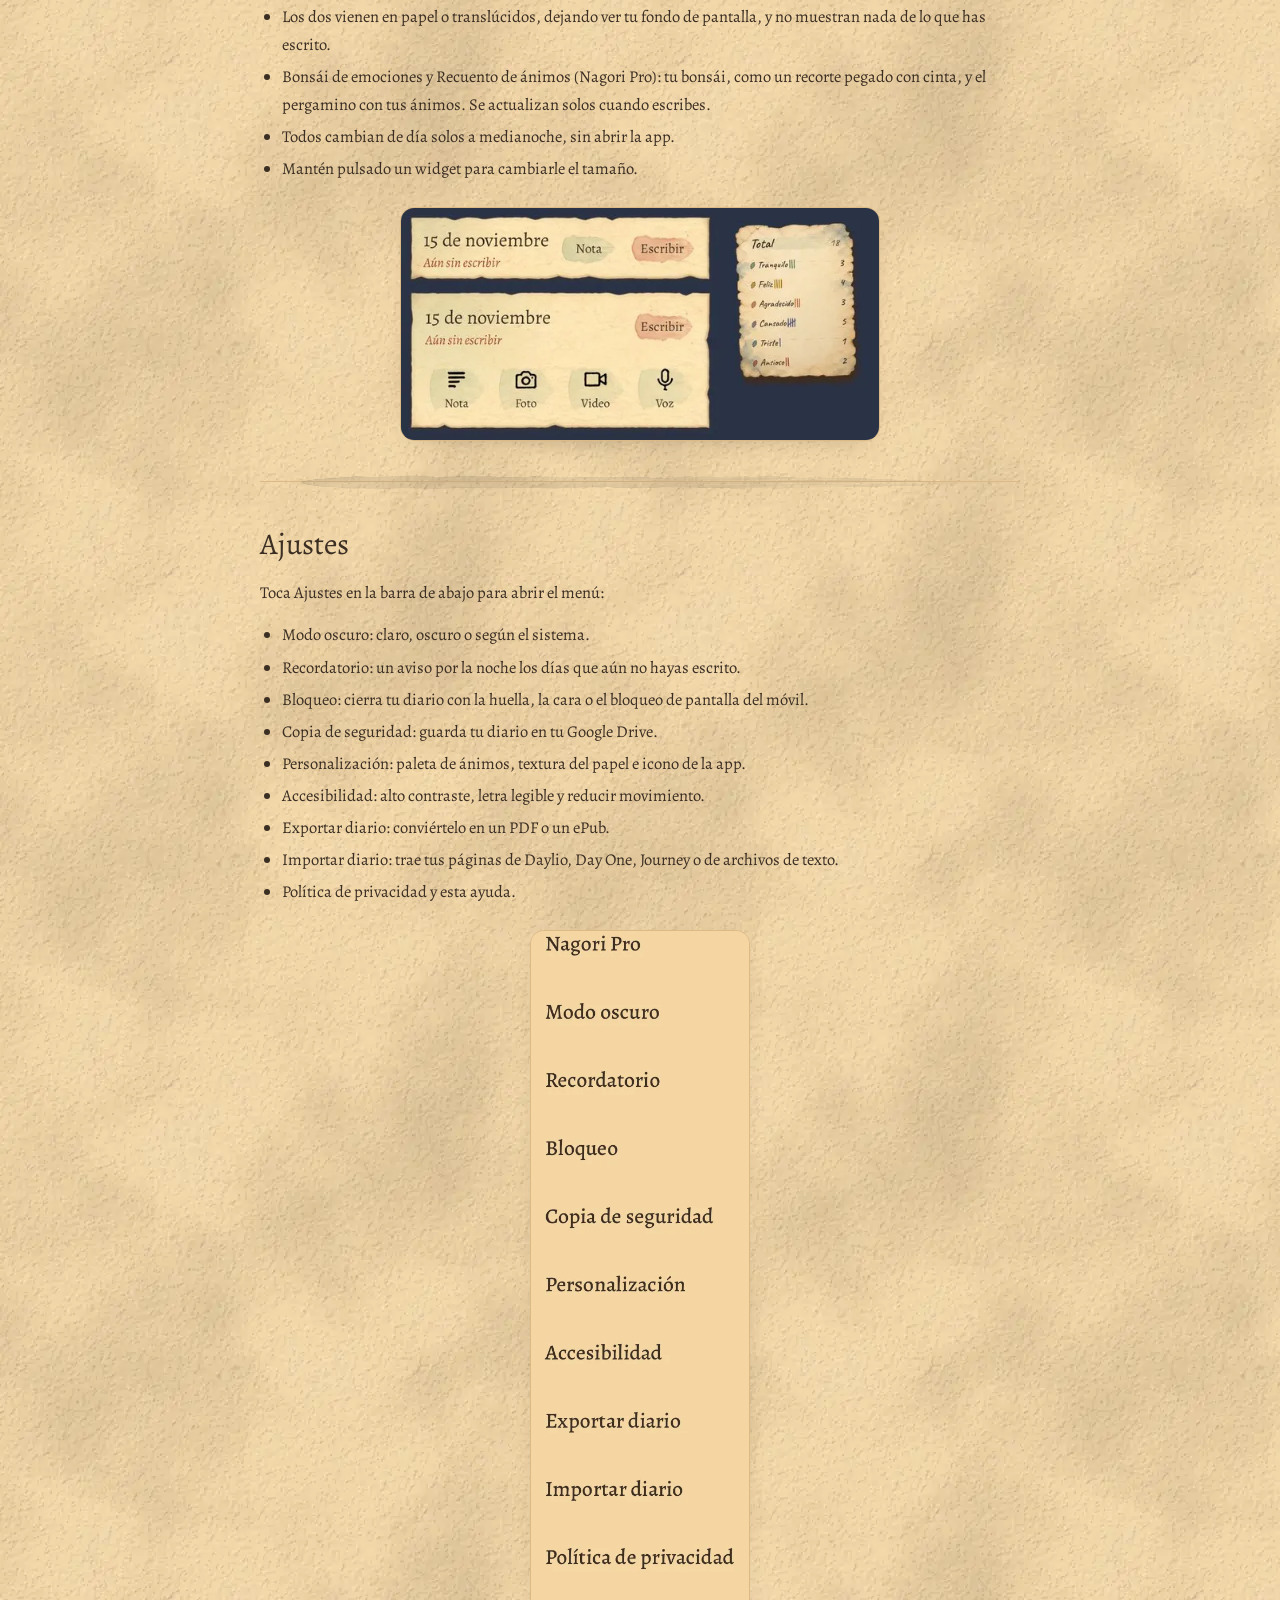
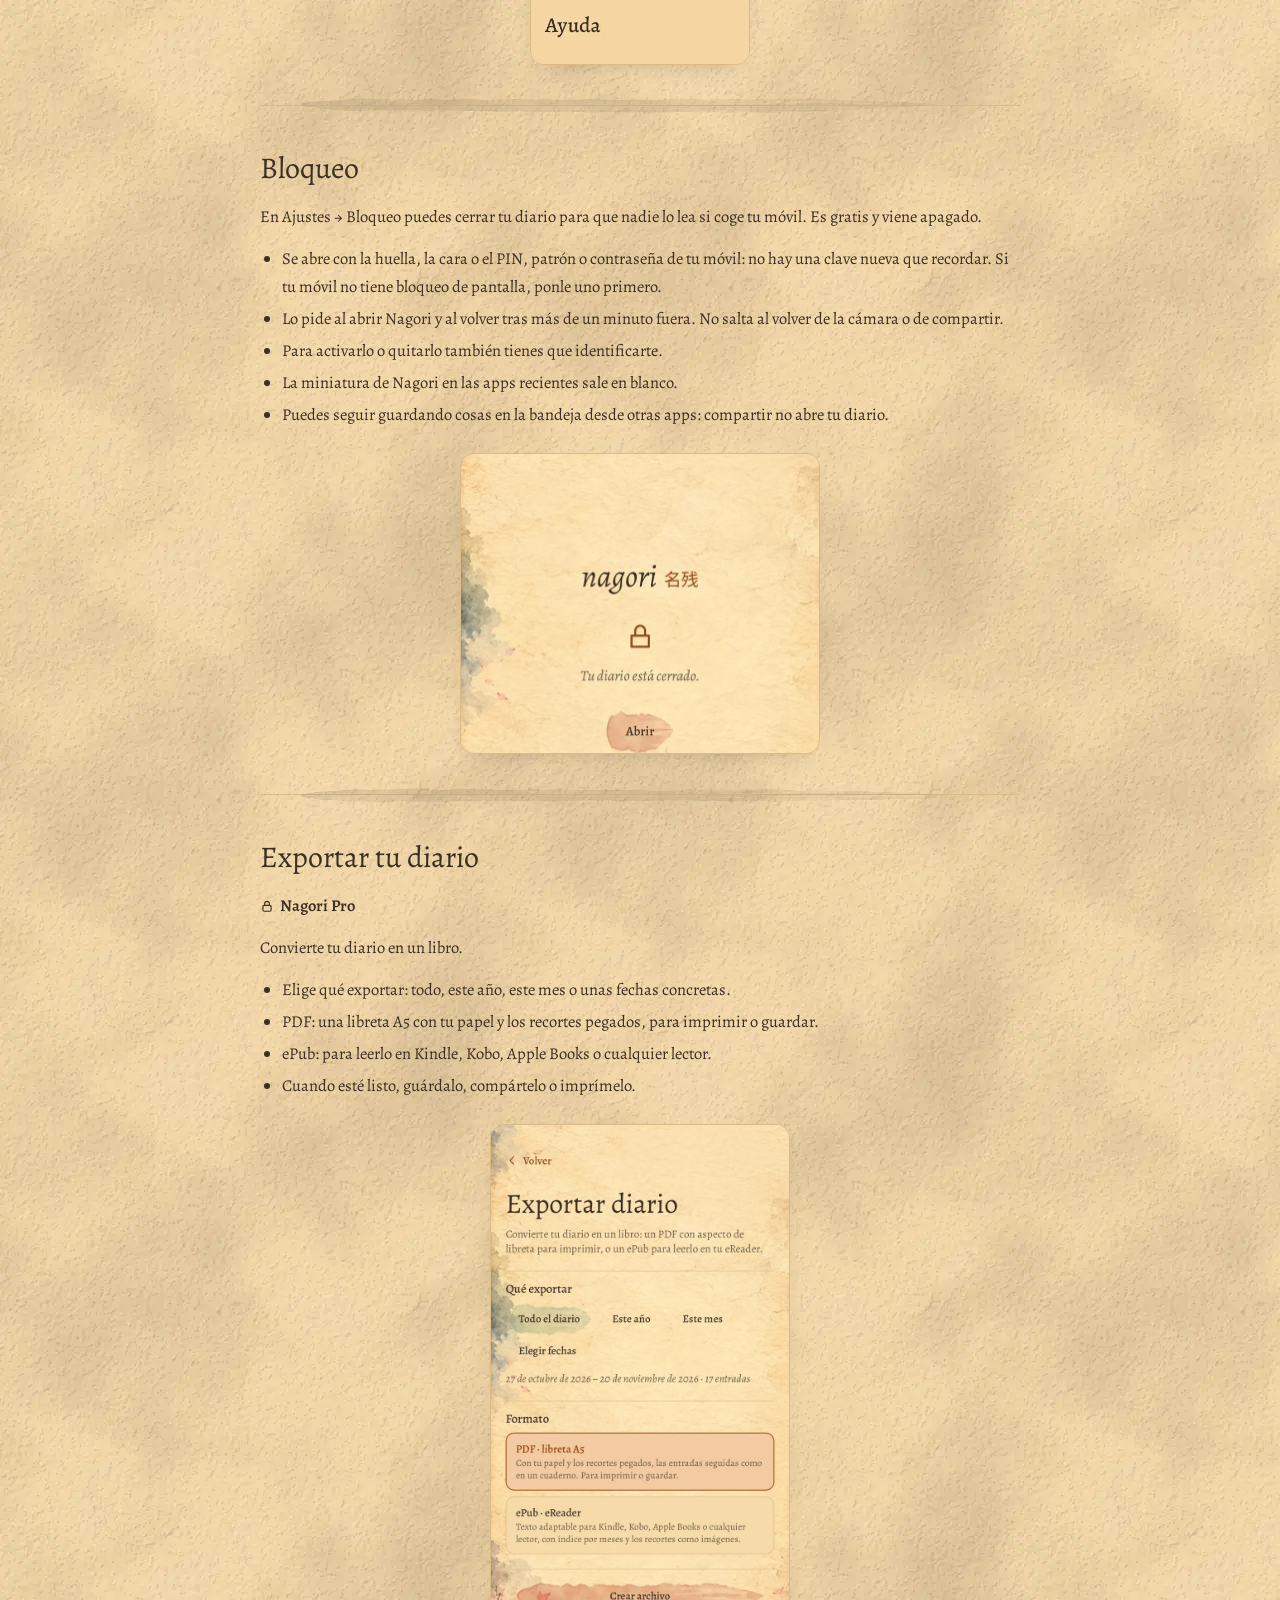
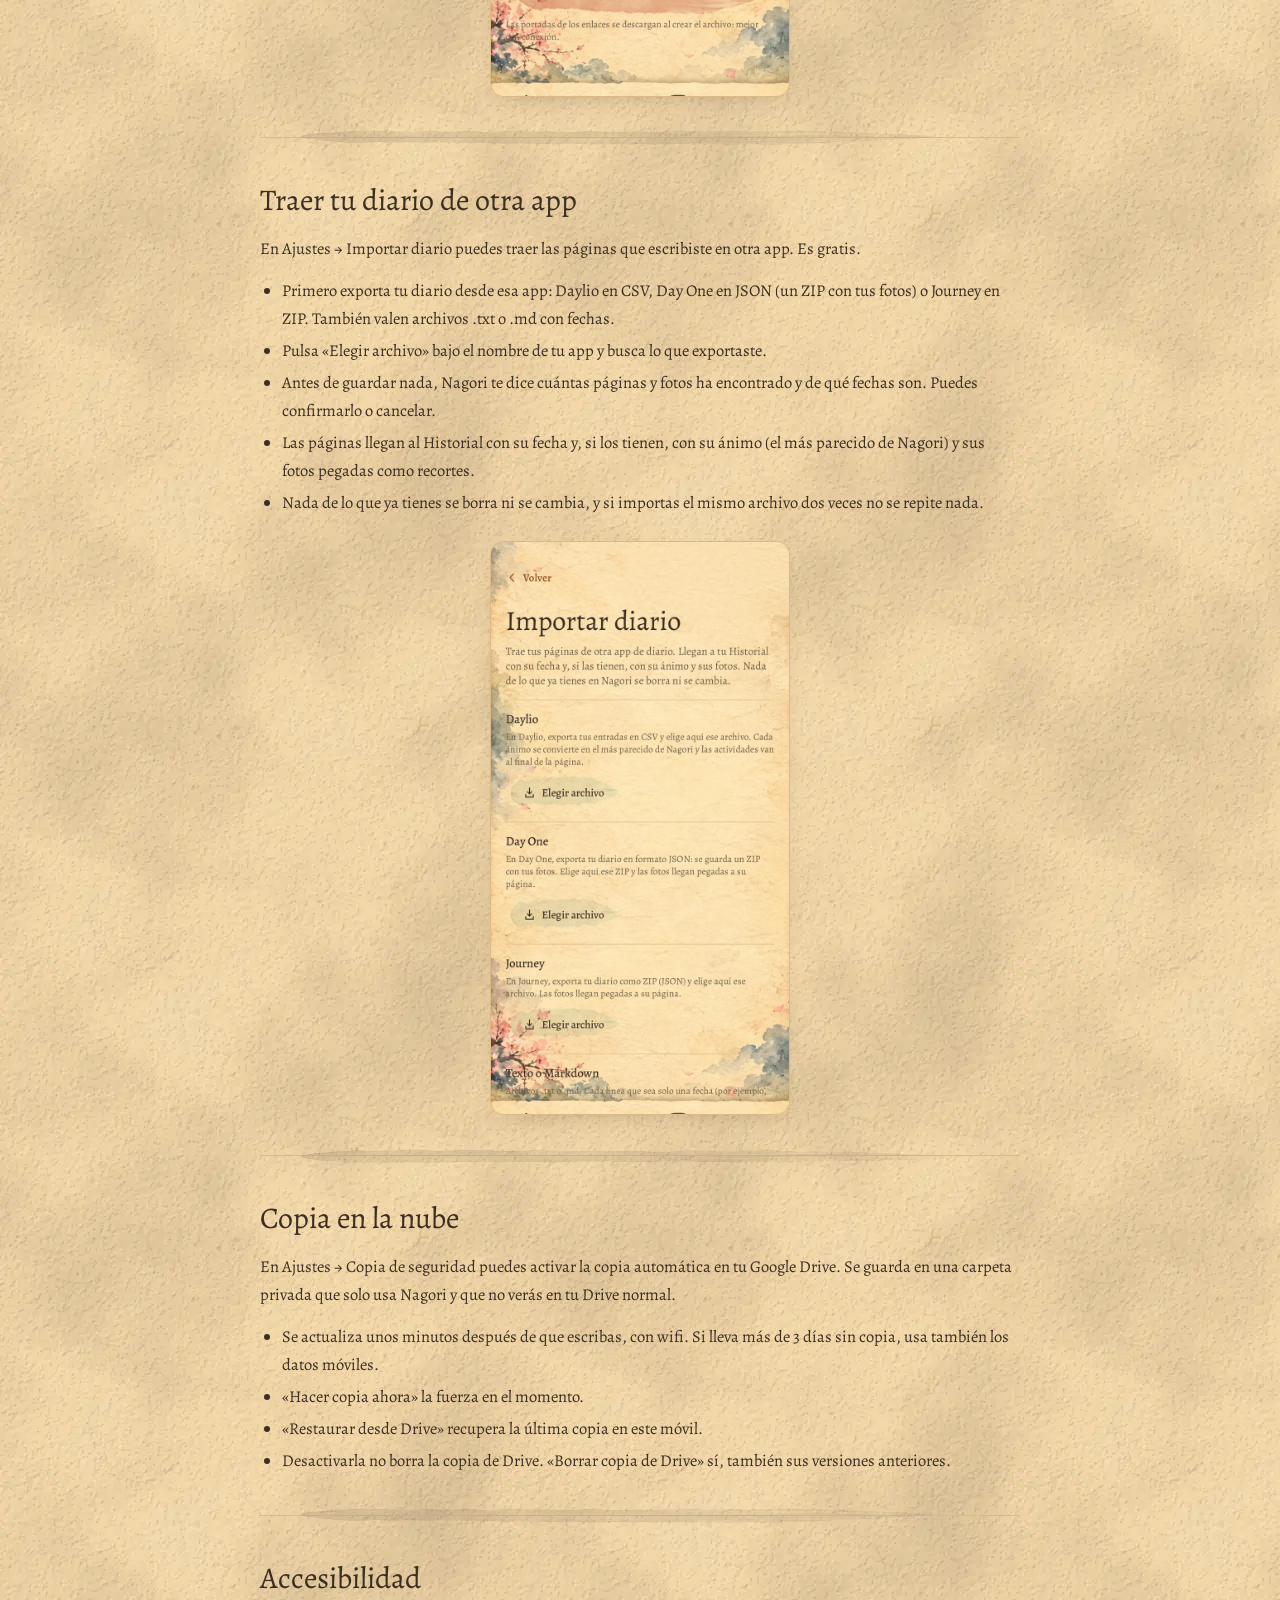
==== commit dbe3fc02: "Web: ayuda al día con capturas de la acuarela y las funciones nuevas, y sin copiar texto ni guardar " ====
--- a/ayuda/index.html
+++ b/ayuda/index.html
@@ -4,7 +4,7 @@
 <meta charset="UTF-8" />
 <meta name="viewport" content="width=device-width, initial-scale=1" />
 <title>Ayuda y preguntas frecuentes — Nagori</title>
-<meta name="description" content="Cómo funciona Nagori: la bandeja, la página del día, el Cofre, el Historial, el modo libreta, el bonsái de emociones, la exportación y la copia en Google Drive. Con preguntas frecuentes." />
+<meta name="description" content="Cómo funciona Nagori: la bandeja, la página del día, compartir con pegatinas, el Cofre, el Historial, buscar, el resumen, el modo libreta, el collage, el bonsái, los widgets, el bloqueo, exportar, importar, la copia en Google Drive y la accesibilidad. Con preguntas frecuentes." />
 <link rel="icon" href="../assets/icon.png" />
 <link rel="preconnect" href="https://fonts.googleapis.com" />
 <link rel="preconnect" href="https://fonts.gstatic.com" crossorigin />
@@ -156,6 +156,7 @@
   }
   .back-link:hover { color: var(--ink); }
 </style>
+<script src="../proteger.js?v=20261120"></script>
 </head>
 <body>
 
@@ -174,7 +175,6 @@
     <p class="eyebrow"><span>Ayuda</span></p>
     <h1>Cómo funciona <em>Nagori</em></h1>
     <p class="intro">Nagori es un diario de una página al día. Durante el día vas guardando recortes en la bandeja y, cuando te sientas a escribir, los pegas en tu página junto a lo que sentiste.</p>
-
     <nav class="toc" aria-label="Contenido">
       <h2>En esta página</h2>
       <ol>
@@ -183,27 +183,35 @@
         <li><a href="#compartir">Compartir una página</a></li>
         <li><a href="#cofre">El Cofre</a></li>
         <li><a href="#historial">Historial</a></li>
+        <li><a href="#buscar">Buscar en tu diario</a></li>
+        <li><a href="#otro-dia">Escribir otro día</a></li>
+        <li><a href="#resumen">Resumen para compartir</a></li>
         <li><a href="#libreta">Modo libreta</a></li>
+        <li><a href="#collage">Página collage</a></li>
         <li><a href="#bonsai">Bonsái de emociones</a></li>
+        <li><a href="#widgets">Widgets</a></li>
         <li><a href="#ajustes">Ajustes</a></li>
+        <li><a href="#bloqueo">Bloqueo</a></li>
         <li><a href="#exportar">Exportar tu diario</a></li>
+        <li><a href="#importar">Traer tu diario de otra app</a></li>
         <li><a href="#copia">Copia en la nube</a></li>
+        <li><a href="#accesibilidad">Accesibilidad</a></li>
         <li><a href="#faq">Preguntas frecuentes</a></li>
       </ol>
     </nav>
-
     <section id="hoy">
       <h2 class="section-title">Hoy y la bandeja</h2>
       <p>La bandeja es donde caen las cosas del día antes de escribir: fotos, vídeos, notas de voz, textos breves y enlaces.</p>
       <ul>
-        <li>Añádelas con los botones Foto, Video, Galería, Voz o Texto.</li>
+        <li>Añádelas con los botones Foto, Video, Galería, Voz o Texto. Con Galería puedes elegir varias fotos y vídeos a la vez.</li>
         <li>O compártelas desde cualquier app (Instagram, TikTok, Spotify, el navegador…) eligiendo «Nagori».</li>
         <li>Toca un recorte para verlo o abrirlo; mantenlo pulsado para borrarlo.</li>
+        <li>Bajo la fecha ves tu semana: cada día que escribiste, del color de su ánimo, y cuántos días llevas este mes. No hay rachas: un día sin página no rompe nada.</li>
         <li>Lo que no pegues en tu página pasa al Cofre a medianoche: el reloj te dice cuánto falta.</li>
-      </ul>
-      <figure class="help-shot"><img src="../assets/ayuda/help_hoy.webp" width="720" height="627" loading="lazy" alt="Pantalla Hoy con la bandeja de recortes del día" /></figure>
-    </section>
-
+        <li>Para ir más rápido, mantén pulsado el icono de Nagori o añade uno de sus widgets a la pantalla de inicio.</li>
+      </ul>
+      <figure class="help-shot" style="--w:300px"><img src="../assets/ayuda/help_hoy.webp?v=20261120" width="720" height="1380" loading="lazy" alt="Pantalla Hoy pintada a la acuarela: la fecha, la semana en gotas de colores, la bandeja con una nota, una foto y un post de Instagram, y los botones para añadir" /></figure>
+    </section>
     <section id="escribir">
       <h2 class="section-title">Escribir la página de hoy</h2>
       <p>Pulsa «Escribir la página de hoy» para abrir tu página.</p>
@@ -212,34 +220,34 @@
         <li>Escribe sobre las líneas. Se guarda solo mientras escribes, no hace falta darle a nada.</li>
         <li>Abajo, «De tu bandeja» muestra los recortes sin pegar: toca + para pegarlos en la página.</li>
         <li>Para despegar un recorte, mantenlo pulsado y elige Borrar: vuelve a la bandeja.</li>
+        <li>Si el día tiene recortes, encima de las líneas sale una pregunta a mano por si no sabes por dónde empezar («¿Qué te hizo guardar esta foto?»). No se escribe en tu página: «Otra» la cambia y la × la quita.</li>
+        <li>¿Escribes en papel? «Hoja a mano» fotografía la hoja y la pega en tu página, con la tinta limpia sobre el papel. La foto se queda en tu móvil.</li>
         <li>«Listo» cierra la página; puedes volver a ella cuando quieras.</li>
       </ul>
-      <figure class="help-shot" style="--w:300px"><img src="../assets/ayuda/help_escribir.webp" width="720" height="873" loading="lazy" alt="Página del día con el selector de ánimo y recortes pegados" /></figure>
-    </section>
-
+      <figure class="help-shot" style="--w:360px"><img src="../assets/ayuda/help_escribir.webp?v=20261120" width="720" height="800" loading="lazy" alt="Página del día con el selector de ánimo, el texto escrito y el botón Hoja a mano" /></figure>
+    </section>
     <section id="compartir">
       <h2 class="section-title">Compartir una página</h2>
       <p>Con el botón de compartir de la página creas una tarjeta para tus redes.</p>
       <ul>
-        <li>Pulsa el resaltador y subraya con el dedo la frase que quieres citar. Si no subrayas nada, se comparte solo la fecha y el ánimo.</li>
+        <li>Pulsa el resaltador y subraya con el dedo la frase que quieres citar, o usa «Elegir frase a frase». Si no eliges nada, se comparte solo la fecha y el ánimo.</li>
         <li>Elige, si quieres, un recorte como miniatura.</li>
         <li>En la vista previa puedes pellizcar la miniatura para agrandarla, girarla y arrastrarla.</li>
+        <li>Con Nagori Pro, «Añadir pegatina», junto a la vista previa, decora la tarjeta con las pegatinas del collage. Muévelas, gíralas y cámbialas de tamaño con los dedos; para quitar una, toca su aspa.</li>
         <li>Al final eliges dónde publicarla: Instagram, Facebook, Threads, el estado de WhatsApp u otra app.</li>
       </ul>
-      <figure class="help-shot"><img src="../assets/ayuda/help_compartir_cita.webp" width="720" height="607" loading="lazy" alt="Frase subrayada con el resaltador para compartirla como cita" /></figure>
-    </section>
-
+      <figure class="help-shot" style="--w:320px"><img src="../assets/ayuda/help_compartir_cita.webp?v=20261120" width="720" height="1147" loading="lazy" alt="Pantalla Compartir: la frase resaltada, las pegatinas puestas y la vista previa de la tarjeta con ellas" /></figure>
+    </section>
     <section id="cofre">
       <h2 class="section-title">El Cofre</h2>
       <p>Aquí se guarda lo que no usaste, ordenado por meses. Nada se borra solo.</p>
       <ul>
         <li>Filtra por enlaces, fotos o voz con los botones de arriba.</li>
-        <li>Pulsa la flecha bajo un recorte para traerlo de vuelta a la bandeja de hoy.</li>
+        <li>Pulsa «A hoy» bajo un recorte para traerlo de vuelta a la bandeja de hoy.</li>
         <li>De vez en cuando, Nagori te recuerda algo que guardaste hace tiempo por si hoy te dice algo.</li>
       </ul>
-      <figure class="help-shot"><img src="../assets/ayuda/help_cofre.webp" width="720" height="713" loading="lazy" alt="El Cofre con recortes guardados por meses" /></figure>
-    </section>
-
+      <figure class="help-shot" style="--w:380px"><img src="../assets/ayuda/help_cofre.webp?v=20261120" width="720" height="767" loading="lazy" alt="El Cofre con una foto y una nota guardadas en noviembre y el botón A hoy" /></figure>
+    </section>
     <section id="historial">
       <h2 class="section-title">Historial</h2>
       <p>Todas tus páginas, mes a mes.</p>
@@ -247,11 +255,46 @@
         <li>La franja de colores es tu mes en ánimos: un color por día.</li>
         <li>Cambia de mes con las flechas o deslizando el dedo hacia los lados.</li>
         <li>Toca una página para leerla, editarla o compartirla; mantenla pulsada para borrarla.</li>
-        <li>Los botones de arriba abren el modo libreta y el bonsái de emociones.</li>
-      </ul>
-      <figure class="help-shot"><img src="../assets/ayuda/help_historial.webp" width="720" height="733" loading="lazy" alt="Historial del mes con la franja de ánimos" /></figure>
-    </section>
-
+        <li>Los botones de arriba, de izquierda a derecha: buscar en tu diario, escribir la página de otro día, el modo libreta y el bonsái de emociones.</li>
+        <li>Debajo de la franja, «Resumen del mes para compartir» hace una tarjeta con tu mes para tus historias.</li>
+      </ul>
+      <figure class="help-shot" style="--w:300px"><img src="../assets/ayuda/help_historial.webp?v=20261120" width="720" height="1380" loading="lazy" alt="Historial de noviembre con la franja de ánimos pintada y las páginas del mes" /></figure>
+    </section>
+    <section id="buscar">
+      <h2 class="section-title">Buscar en tu diario</h2>
+      <p>Toca la lupa de arriba en Historial y escribe una palabra o una frase.</p>
+      <ul>
+        <li>Busca en todas tus páginas y en tus notas de texto, de cualquier mes.</li>
+        <li>Da igual que pongas mayúsculas o tildes: «salio» encuentra «salió». La ñ sí cuenta: «año» no encuentra «ano».</li>
+        <li>Lo que coincide sale resaltado, con su fecha, de lo más reciente a lo más antiguo.</li>
+        <li>Toca un resultado para abrir esa página o esa nota.</li>
+      </ul>
+      <figure class="help-shot" style="--w:380px"><img src="../assets/ayuda/help_buscar.webp?v=20261120" width="720" height="600" loading="lazy" alt="Buscador con la palabra hermana y un resultado resaltado" /></figure>
+    </section>
+    <section id="otro-dia">
+      <h2 class="section-title">Escribir otro día</h2>
+      <p>¿Se te pasó un día sin escribir? Toca el calendario de arriba en Historial.</p>
+      <ul>
+        <li>Los días que ya escribiste llevan una hoja del color de su ánimo y hoy tiene un círculo: así ves de un vistazo qué días faltan.</li>
+        <li>Elige la fecha: puedes ir hacia atrás todo lo que quieras, pero no a días que aún no han llegado.</li>
+        <li>Se abre una página nueva con esa fecha y escribes como siempre: ánimo, texto y recortes de tu bandeja.</li>
+        <li>La página se guarda en su día del Historial, no en el de hoy.</li>
+        <li>Si ese día ya tenía página, se añade otra: la que había no se toca.</li>
+      </ul>
+      <figure class="help-shot" style="--w:320px"><img src="../assets/ayuda/help_otro_dia.webp?v=20261120" width="720" height="1088" loading="lazy" alt="Calendario para escribir otro día, con hojas de colores en los días ya escritos" /></figure>
+    </section>
+    <section id="resumen">
+      <h2 class="section-title">Resumen para compartir</h2>
+      <p>Tu mes o tu año en una tarjeta para tus historias, sin enseñar nada de lo que escribes.</p>
+      <ul>
+        <li>Ábrelo en Historial con «Resumen del mes para compartir», debajo de la franja de ánimos.</li>
+        <li>Elige el mes o todo el año y, si quieres, hasta tres recortes. Las notas de texto y de voz nunca salen.</li>
+        <li>Lleva tus páginas, días escritos y recortes, el ánimo más repetido y un calendario con el color de cada día.</li>
+        <li>Compártelo en Instagram, Facebook, Threads o WhatsApp, o guárdalo en la galería.</li>
+        <li>Con Nagori Pro, en la foto crece tu bonsái y puedes sacarlo en vídeo: el árbol se pinta, el calendario se rellena y los recortes caen en su sitio.</li>
+      </ul>
+      <figure class="help-shot" style="--w:300px"><img src="../assets/ayuda/help_resumen.webp?v=20261120" width="720" height="1380" loading="lazy" alt="Resumen para compartir del mes de noviembre con el bonsái, las páginas y los días escritos" /></figure>
+    </section>
     <section id="libreta">
       <h2 class="section-title">Modo libreta</h2>
       <p class="pro-badge"><svg viewBox="0 0 24 24" aria-hidden="true"><rect x="5" y="11" width="14" height="10" rx="2"/><path d="M8 11V8a4 4 0 0 1 8 0v3"/></svg>Nagori Pro</p>
@@ -262,33 +305,76 @@
         <li>Gira el móvil para leerla en horizontal.</li>
         <li>Vuelve a pulsar el botón del libro para regresar a la lista.</li>
       </ul>
-      <figure class="help-shot" style="--w:240px"><img src="../assets/ayuda/help_libreta.webp" width="720" height="1273" loading="lazy" alt="Modo libreta con una hoja del diario y lengüetas de colores" /></figure>
-    </section>
-
+      <figure class="help-shot" style="--w:300px"><img src="../assets/ayuda/help_libreta.webp?v=20261120" width="720" height="1380" loading="lazy" alt="Modo libreta con lengüetas pintadas y la hoja del sábado 14 de noviembre" /></figure>
+    </section>
+    <section id="collage">
+      <h2 class="section-title">Página collage</h2>
+      <p class="pro-badge"><svg viewBox="0 0 24 24" aria-hidden="true"><rect x="5" y="11" width="14" height="10" rx="2"/><path d="M8 11V8a4 4 0 0 1 8 0v3"/></svg>Nagori Pro</p>
+      <p>Convierte un día en una página de scrapbooking: tus recortes, textos y pegatinas sobre una hoja de papel.</p>
+      <ul>
+        <li>Abre una página desde Historial y pulsa «Hacer un collage».</li>
+        <li>«Texto» escribe en la hoja: a mano, en una etiqueta de papel, en cinta washi, como un sello de tinta o sobre un brochazo de acuarela, del color que elijas.</li>
+        <li>«Pegatinas» añade las hojas de tu bonsái y manchas de tus ánimos en su color, caras, flechas y dibujitos pintados a mano, acuarelas, cinta washi, un clip, el sello 名残, un sello de correos, un matasellos con la fecha de la página y sellos de kanji.</li>
+        <li>Toca cualquier cosa para seleccionarla. Arrástrala con un dedo; con dos, gírala y cambia su tamaño. Los botones de abajo hacen lo mismo paso a paso, y la pasan delante o detrás.</li>
+        <li>Vuelve a tocar un texto seleccionado para editarlo.</li>
+        <li>Se guarda sobre la marcha. El collage sale en la página y en el modo libreta, en una hoja propia después del texto.</li>
+        <li>«Quitar el collage» devuelve los recortes a su sitio y borra los textos y las pegatinas.</li>
+        <li>Con TalkBack, todo lo de la hoja tiene acciones para moverlo, girarlo, cambiar su tamaño y su orden.</li>
+      </ul>
+      <figure class="help-shot" style="--w:300px"><img src="../assets/ayuda/help_collage.webp?v=20261120" width="720" height="1380" loading="lazy" alt="Página collage con una nota y dos fotos pegadas sobre papel de libreta" /></figure>
+    </section>
     <section id="bonsai">
       <h2 class="section-title">Bonsái de emociones</h2>
       <p class="pro-badge"><svg viewBox="0 0 24 24" aria-hidden="true"><rect x="5" y="11" width="14" height="10" rx="2"/><path d="M8 11V8a4 4 0 0 1 8 0v3"/></svg>Nagori Pro</p>
       <p>Cada página con un ánimo hace crecer una hoja de su color en tu bonsái. Con el tiempo, el árbol cuenta cómo has estado.</p>
       <ul>
-        <li>La hoja de papel de arriba lleva la cuenta de cada ánimo.</li>
+        <li>El pergamino de arriba lleva la cuenta de cada ánimo.</li>
+        <li>Gira el móvil para ver el bonsái entero, con el paisaje detrás.</li>
         <li>Ábrelo desde el botón de la hoja en Historial.</li>
       </ul>
-      <figure class="help-shot" style="--w:240px"><img src="../assets/ayuda/help_bonsai.webp" width="720" height="1220" loading="lazy" alt="Bonsái con hojas de colores según los ánimos" /></figure>
-    </section>
-
+      <figure class="help-shot" style="--w:300px"><img src="../assets/ayuda/help_bonsai.webp?v=20261120" width="720" height="1380" loading="lazy" alt="Emociones: el pergamino con el recuento de ánimos y el bonsái de tinta con hojas de colores" /></figure>
+    </section>
+    <section id="widgets">
+      <h2 class="section-title">Widgets</h2>
+      <p>Pon Nagori en tu pantalla de inicio: mantén pulsado un hueco libre, toca Widgets y busca Nagori.</p>
+      <ul>
+        <li>Hoy: te dice si ya has escrito y abre tu página o una nota rápida.</li>
+        <li>Captura rápida: además, abre directamente la cámara, el vídeo o la grabadora, y lo que captures cae en tu bandeja.</li>
+        <li>Los dos vienen en papel o translúcidos, dejando ver tu fondo de pantalla, y no muestran nada de lo que has escrito.</li>
+        <li>Bonsái de emociones y Recuento de ánimos (Nagori Pro): tu bonsái, como un recorte pegado con cinta, y el pergamino con tus ánimos. Se actualizan solos cuando escribes.</li>
+        <li>Todos cambian de día solos a medianoche, sin abrir la app.</li>
+        <li>Mantén pulsado un widget para cambiarle el tamaño.</li>
+      </ul>
+      <figure class="help-shot" style="--w:480px"><img src="../assets/ayuda/help_widgets.webp?v=20261120" width="600" height="292" loading="lazy" alt="Widgets de Hoy y Captura rápida en papel rasgado y el recuento de ánimos en un pergamino" /></figure>
+    </section>
     <section id="ajustes">
       <h2 class="section-title">Ajustes</h2>
       <p>Toca Ajustes en la barra de abajo para abrir el menú:</p>
       <ul>
         <li>Modo oscuro: claro, oscuro o según el sistema.</li>
+        <li>Recordatorio: un aviso por la noche los días que aún no hayas escrito.</li>
+        <li>Bloqueo: cierra tu diario con la huella, la cara o el bloqueo de pantalla del móvil.</li>
         <li>Copia de seguridad: guarda tu diario en tu Google Drive.</li>
         <li>Personalización: paleta de ánimos, textura del papel e icono de la app.</li>
+        <li>Accesibilidad: alto contraste, letra legible y reducir movimiento.</li>
         <li>Exportar diario: conviértelo en un PDF o un ePub.</li>
-        <li>Política de privacidad y la ayuda.</li>
-      </ul>
-      <figure class="help-shot" style="--w:180px"><img src="../assets/ayuda/help_ajustes.webp" width="420" height="820" loading="lazy" alt="Menú de Ajustes de Nagori" /></figure>
-    </section>
-
+        <li>Importar diario: trae tus páginas de Daylio, Day One, Journey o de archivos de texto.</li>
+        <li>Política de privacidad y esta ayuda.</li>
+      </ul>
+      <figure class="help-shot" style="--w:220px"><img src="../assets/ayuda/help_ajustes.webp?v=20261120" width="403" height="1355" loading="lazy" alt="Menú de Ajustes de Nagori" /></figure>
+    </section>
+    <section id="bloqueo">
+      <h2 class="section-title">Bloqueo</h2>
+      <p>En Ajustes → Bloqueo puedes cerrar tu diario para que nadie lo lea si coge tu móvil. Es gratis y viene apagado.</p>
+      <ul>
+        <li>Se abre con la huella, la cara o el PIN, patrón o contraseña de tu móvil: no hay una clave nueva que recordar. Si tu móvil no tiene bloqueo de pantalla, ponle uno primero.</li>
+        <li>Lo pide al abrir Nagori y al volver tras más de un minuto fuera. No salta al volver de la cámara o de compartir.</li>
+        <li>Para activarlo o quitarlo también tienes que identificarte.</li>
+        <li>La miniatura de Nagori en las apps recientes sale en blanco.</li>
+        <li>Puedes seguir guardando cosas en la bandeja desde otras apps: compartir no abre tu diario.</li>
+      </ul>
+      <figure class="help-shot" style="--w:360px"><img src="../assets/ayuda/help_bloqueo.webp?v=20261120" width="720" height="600" loading="lazy" alt="Pantalla de diario cerrado con el candado y el botón Abrir" /></figure>
+    </section>
     <section id="exportar">
       <h2 class="section-title">Exportar tu diario</h2>
       <p class="pro-badge"><svg viewBox="0 0 24 24" aria-hidden="true"><rect x="5" y="11" width="14" height="10" rx="2"/><path d="M8 11V8a4 4 0 0 1 8 0v3"/></svg>Nagori Pro</p>
@@ -299,24 +385,45 @@
         <li>ePub: para leerlo en Kindle, Kobo, Apple Books o cualquier lector.</li>
         <li>Cuando esté listo, guárdalo, compártelo o imprímelo.</li>
       </ul>
-      <figure class="help-shot" style="--w:260px"><img src="../assets/ayuda/help_exportar.webp" width="720" height="1113" loading="lazy" alt="Pantalla para exportar el diario a PDF o ePub" /></figure>
-    </section>
-
+      <figure class="help-shot" style="--w:300px"><img src="../assets/ayuda/help_exportar.webp?v=20261120" width="720" height="1380" loading="lazy" alt="Pantalla para exportar el diario a PDF o ePub" /></figure>
+    </section>
+    <section id="importar">
+      <h2 class="section-title">Traer tu diario de otra app</h2>
+      <p>En Ajustes → Importar diario puedes traer las páginas que escribiste en otra app. Es gratis.</p>
+      <ul>
+        <li>Primero exporta tu diario desde esa app: Daylio en CSV, Day One en JSON (un ZIP con tus fotos) o Journey en ZIP. También valen archivos .txt o .md con fechas.</li>
+        <li>Pulsa «Elegir archivo» bajo el nombre de tu app y busca lo que exportaste.</li>
+        <li>Antes de guardar nada, Nagori te dice cuántas páginas y fotos ha encontrado y de qué fechas son. Puedes confirmarlo o cancelar.</li>
+        <li>Las páginas llegan al Historial con su fecha y, si los tienen, con su ánimo (el más parecido de Nagori) y sus fotos pegadas como recortes.</li>
+        <li>Nada de lo que ya tienes se borra ni se cambia, y si importas el mismo archivo dos veces no se repite nada.</li>
+      </ul>
+      <figure class="help-shot" style="--w:300px"><img src="../assets/ayuda/help_importar.webp?v=20261120" width="720" height="1380" loading="lazy" alt="Pantalla para importar el diario desde Daylio, Day One, Journey o archivos de texto" /></figure>
+    </section>
     <section id="copia">
       <h2 class="section-title">Copia en la nube</h2>
       <p>En Ajustes → Copia de seguridad puedes activar la copia automática en tu Google Drive. Se guarda en una carpeta privada que solo usa Nagori y que no verás en tu Drive normal.</p>
       <ul>
-        <li>Se actualiza al abrir la app y poco después de cada cambio.</li>
+        <li>Se actualiza unos minutos después de que escribas, con wifi. Si lleva más de 3 días sin copia, usa también los datos móviles.</li>
         <li>«Hacer copia ahora» la fuerza en el momento.</li>
         <li>«Restaurar desde Drive» recupera la última copia en este móvil.</li>
-      </ul>
-    </section>
-
+        <li>Desactivarla no borra la copia de Drive. «Borrar copia de Drive» sí, también sus versiones anteriores.</li>
+      </ul>
+    </section>
+    <section id="accesibilidad">
+      <h2 class="section-title">Accesibilidad</h2>
+      <p>Nagori se puede usar con TalkBack y con la letra grande del sistema.</p>
+      <ul>
+        <li>En Ajustes → Accesibilidad puedes activar alto contraste, letra legible y reducir movimiento, por separado.</li>
+        <li>Al leer una página, «Escuchar» la lee en voz alta con una voz en español instalada en tu móvil, sin que el texto salga de él. Si no tienes ninguna, se instala en los ajustes de texto a voz del móvil.</li>
+        <li>Para citar una frase al compartir, «Elegir frase a frase» no necesita arrastrar el dedo.</li>
+        <li>Con TalkBack, en la libreta se pasa de hoja con las acciones de la página.</li>
+      </ul>
+    </section>
     <section id="faq" class="faq">
       <h2 class="section-title">Preguntas frecuentes</h2>
       <details>
         <summary>¿Dónde se guardan mis datos?<svg viewBox="0 0 24 24" aria-hidden="true"><path d="M9 6l6 6-6 6"/></svg></summary>
-        <p>Solo en tu móvil, dentro del espacio privado de la app. Si activas la copia de seguridad, también en una carpeta oculta de tu propio Google Drive. Nunca pasan por servidores de Nagori. Más detalles en la <a class="inline" href="../privacidad/index.html">política de privacidad</a>.</p>
+        <p>Solo en tu móvil, dentro del espacio privado de la app. Si activas la copia de seguridad, también en una carpeta oculta de tu propio Google Drive. Nunca pasan por servidores de Nagori.</p>
       </details>
       <details>
         <summary>¿Qué pasa con lo que no uso de la bandeja?<svg viewBox="0 0 24 24" aria-hidden="true"><path d="M9 6l6 6-6 6"/></svg></summary>
@@ -327,14 +434,26 @@
         <p>Usa el botón de compartir de esa app (Instagram, TikTok, Spotify, la galería, el navegador…) y elige «Nagori». Aparecerá en la bandeja de hoy.</p>
       </details>
       <details>
+        <summary>¿Cómo uso una foto de otro día?<svg viewBox="0 0 24 24" aria-hidden="true"><path d="M9 6l6 6-6 6"/></svg></summary>
+        <p>Si la guardaste en Nagori, está en el Cofre: pulsa «A hoy» bajo la foto y pasará a la bandeja de hoy. Si está en la galería del móvil, añádela con el botón Galería de la pantalla Hoy.  Después, abre tu página y toca + en «De tu bandeja». También puedes pegarla en una página anterior: ábrela desde Historial, pulsa Editar y toca +.</p>
+      </details>
+      <details>
         <summary>¿Puedo escribir o cambiar un día pasado?<svg viewBox="0 0 24 24" aria-hidden="true"><path d="M9 6l6 6-6 6"/></svg></summary>
-        <p>Puedes editar cualquier página que ya tengas: ábrela desde Historial y pulsa Editar. Las páginas nuevas siempre son del día de hoy.</p>
+        <p>Sí. Para un día que se quedó sin página, ve a Historial, toca el calendario de arriba y elige la fecha. Para cambiar una página que ya tienes, ábrela desde Historial y pulsa Editar.</p>
       </details>
       <details>
         <summary>¿Cómo borro una página o un recorte?<svg viewBox="0 0 24 24" aria-hidden="true"><path d="M9 6l6 6-6 6"/></svg></summary>
         <p>Mantén pulsado sobre él y elige Borrar. Al borrar una página se borran el texto y el ánimo, pero sus recortes no se pierden: quedan sueltos en la bandeja o en el Cofre.</p>
       </details>
       <details>
+        <summary>¿Puedo cerrar mi diario con contraseña?<svg viewBox="0 0 24 24" aria-hidden="true"><path d="M9 6l6 6-6 6"/></svg></summary>
+        <p>Sí, en Ajustes → Bloqueo. Usa la huella, la cara o el bloqueo de pantalla de tu móvil, así no hay una clave nueva que olvidar. Lo pide al abrir Nagori y al volver tras más de un minuto fuera.</p>
+      </details>
+      <details>
+        <summary>Llevaba mi diario en otra app, ¿puedo traerlo?<svg viewBox="0 0 24 24" aria-hidden="true"><path d="M9 6l6 6-6 6"/></svg></summary>
+        <p>Sí, en Ajustes → Importar diario. Exporta tu diario desde Daylio, Day One o Journey y elige aquí ese archivo; también valen archivos .txt o .md con fechas. Las páginas llegan con su fecha y, si los tienen, con su ánimo y sus fotos. Nada de lo que ya tienes se borra ni se repite.</p>
+      </details>
+      <details>
         <summary>¿Por qué un enlace no muestra imagen?<svg viewBox="0 0 24 24" aria-hidden="true"><path d="M9 6l6 6-6 6"/></svg></summary>
         <p>Algunas webs no ofrecen portada, o el post se ha borrado o es privado. También hace falta conexión para descargarla. El enlace sigue guardado y se abre igual al tocarlo.</p>
       </details>
@@ -352,14 +471,17 @@
       </details>
       <details>
         <summary>¿Qué incluye Nagori Pro?<svg viewBox="0 0 24 24" aria-hidden="true"><path d="M9 6l6 6-6 6"/></svg></summary>
-        <p>El modo libreta, el bonsái de emociones, la exportación a PDF y ePub, y la personalización: paletas de ánimo, texturas de papel e iconos de la app. Todo lo demás es gratis y sin límites.</p>
+        <p>El modo libreta, la página collage, las pegatinas en la tarjeta que compartes, el bonsái de emociones y sus widgets, el bonsái y el vídeo del resumen, la exportación a PDF y ePub, y la personalización: paletas de ánimo, texturas de papel e iconos de la app. Todo lo demás es gratis y sin límites.</p>
+      </details>
+      <details>
+        <summary>¿La accesibilidad es de pago?<svg viewBox="0 0 24 24" aria-hidden="true"><path d="M9 6l6 6-6 6"/></svg></summary>
+        <p>No. Los ajustes de accesibilidad y «Escuchar» son gratis para todos, con o sin Nagori Pro.</p>
       </details>
       <details>
         <summary>¿Nagori tiene anuncios o me rastrea?<svg viewBox="0 0 24 24" aria-hidden="true"><path d="M9 6l6 6-6 6"/></svg></summary>
         <p>No. No hay publicidad ni herramientas de analítica o seguimiento, y tus datos no se comparten ni se venden.</p>
       </details>
     </section>
-
     <section>
       <h2 class="section-title">¿Sigues con dudas?</h2>
       <p>Escribe a <a class="inline" href="mailto:contacto.nagori@gmail.com">contacto.nagori@gmail.com</a> y te respondemos.</p>
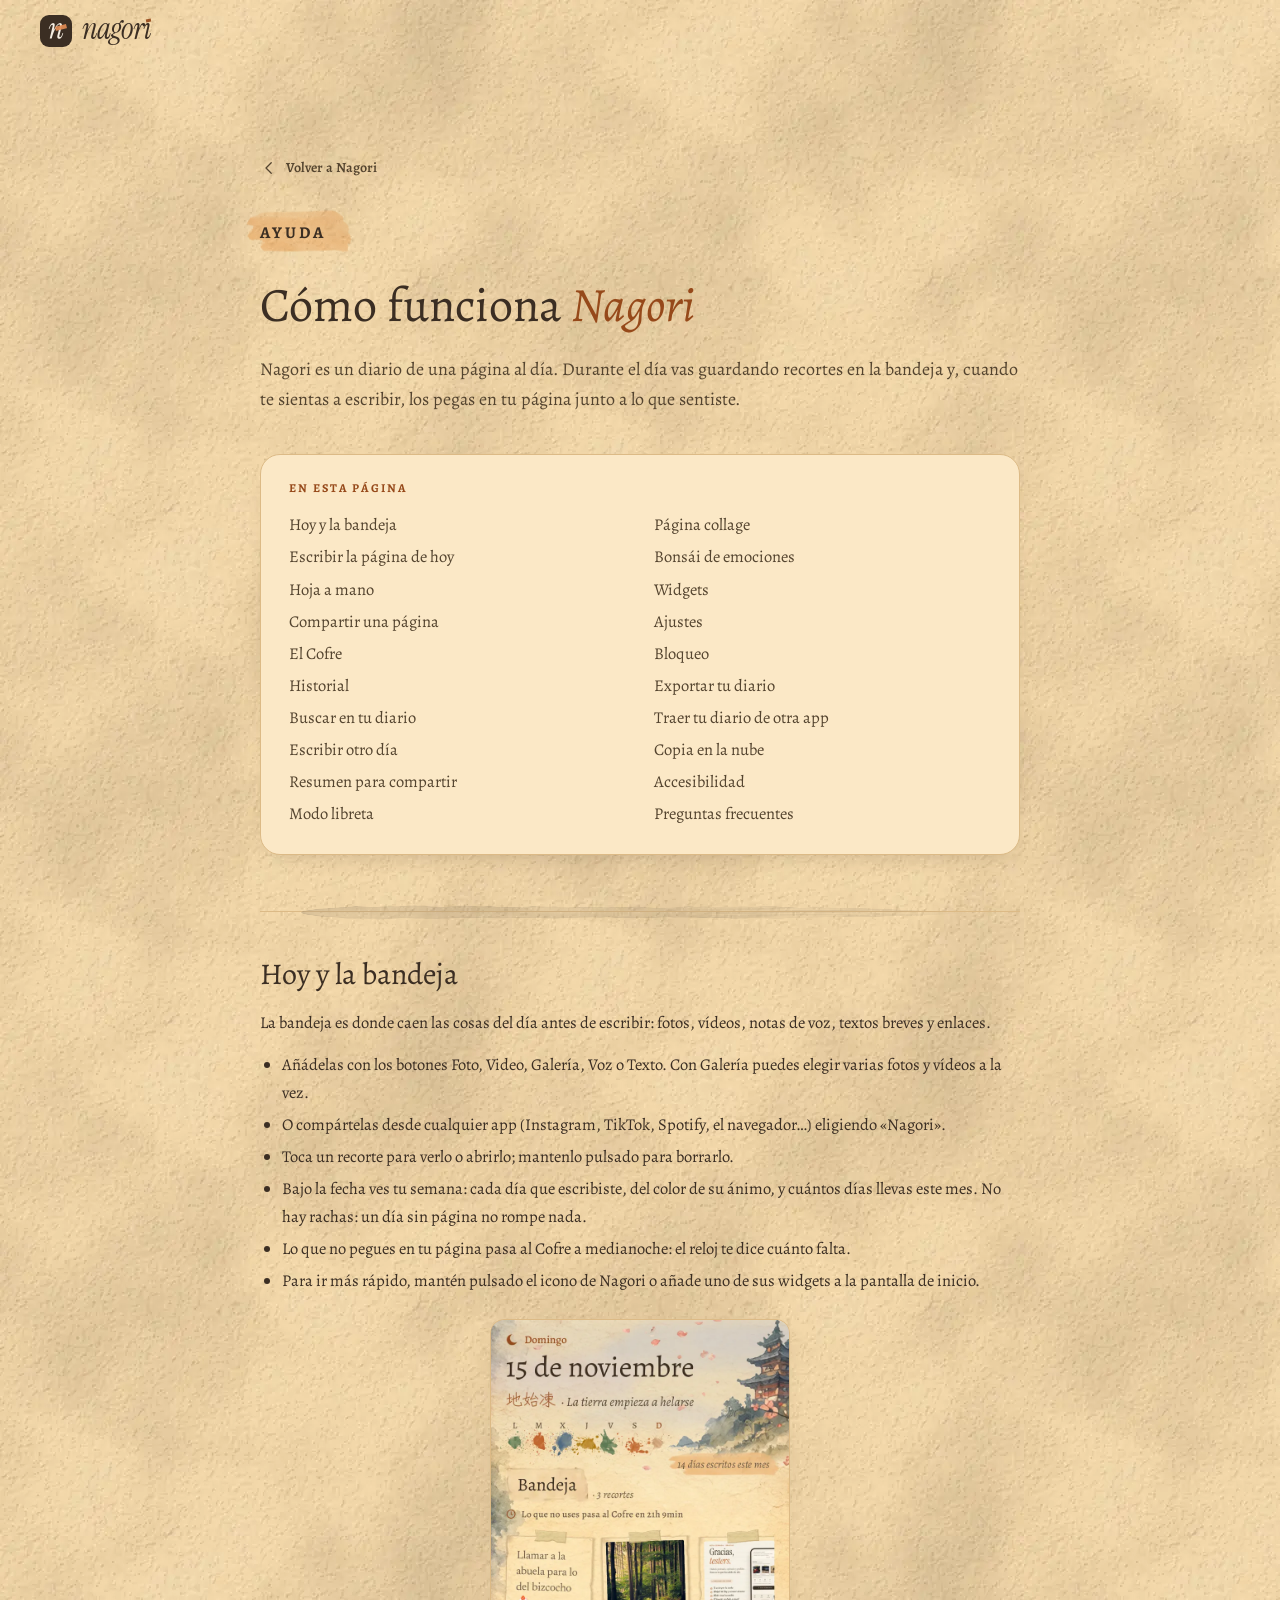
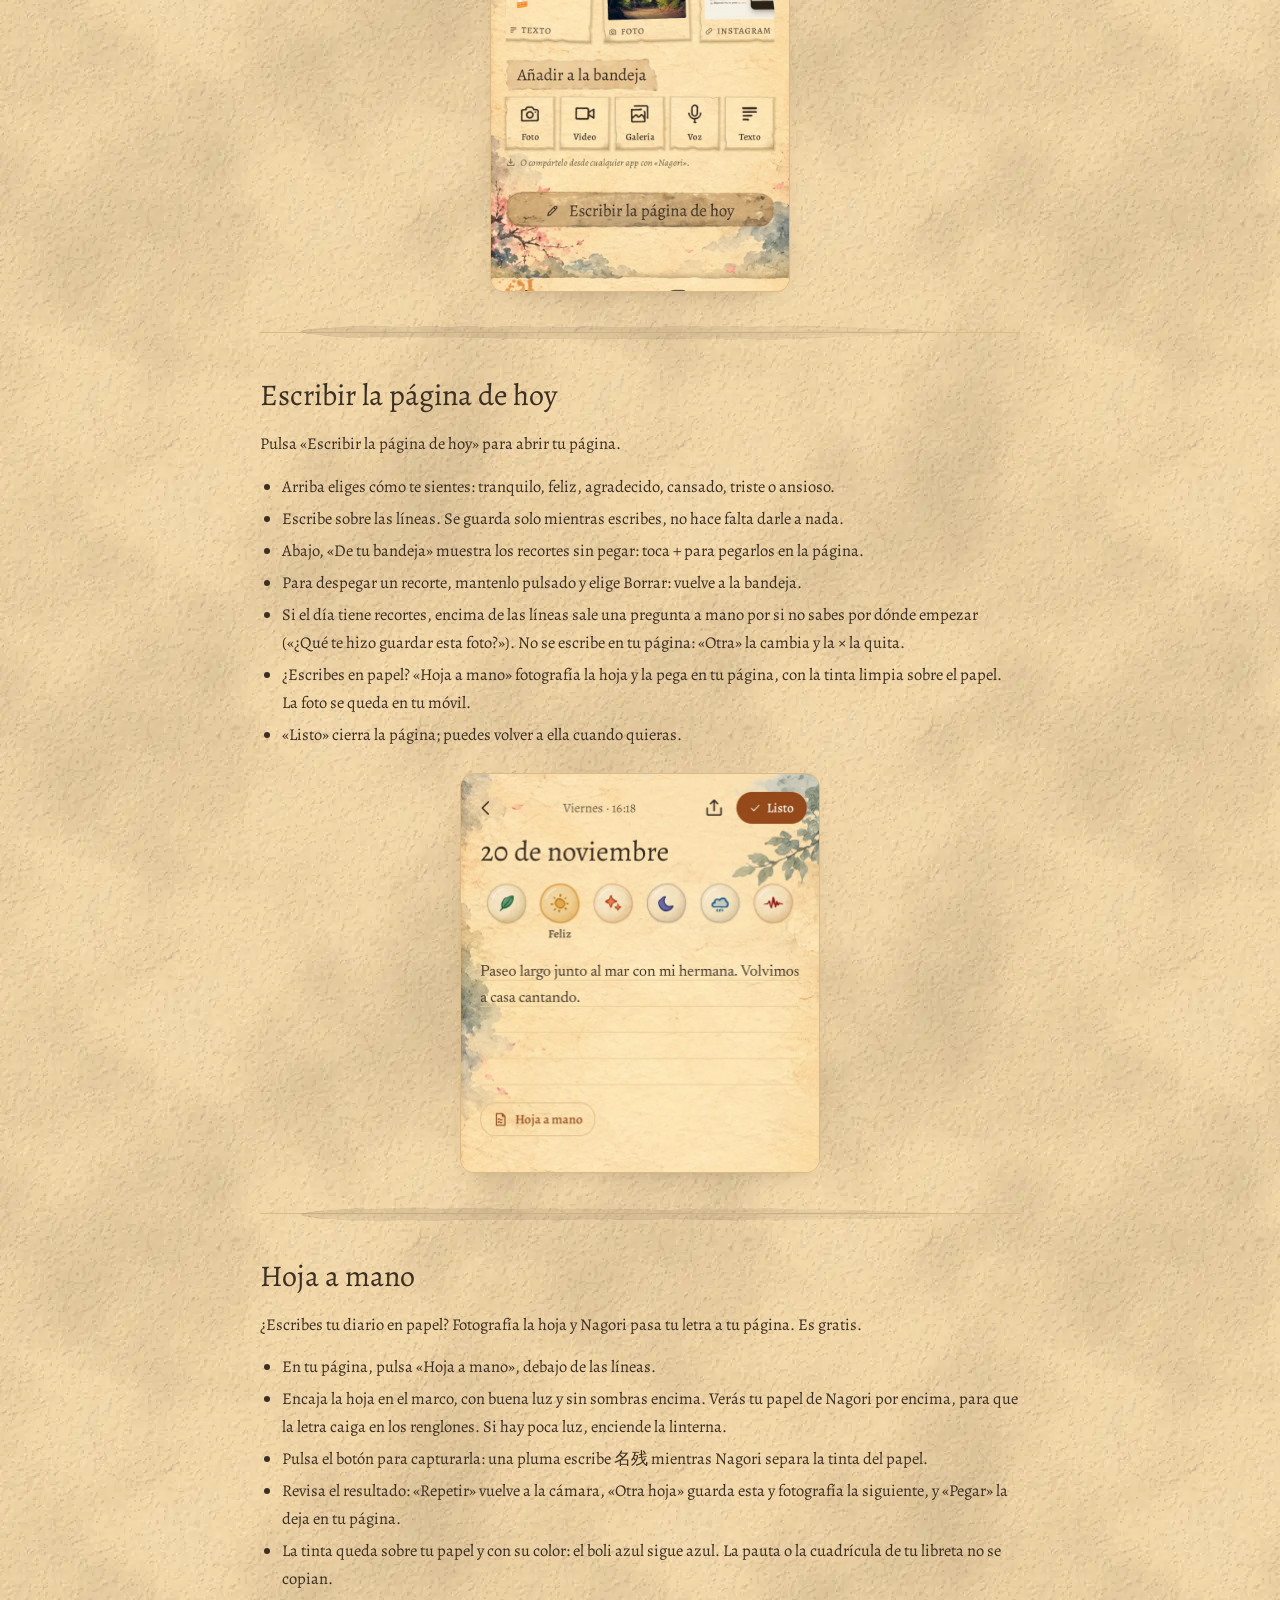
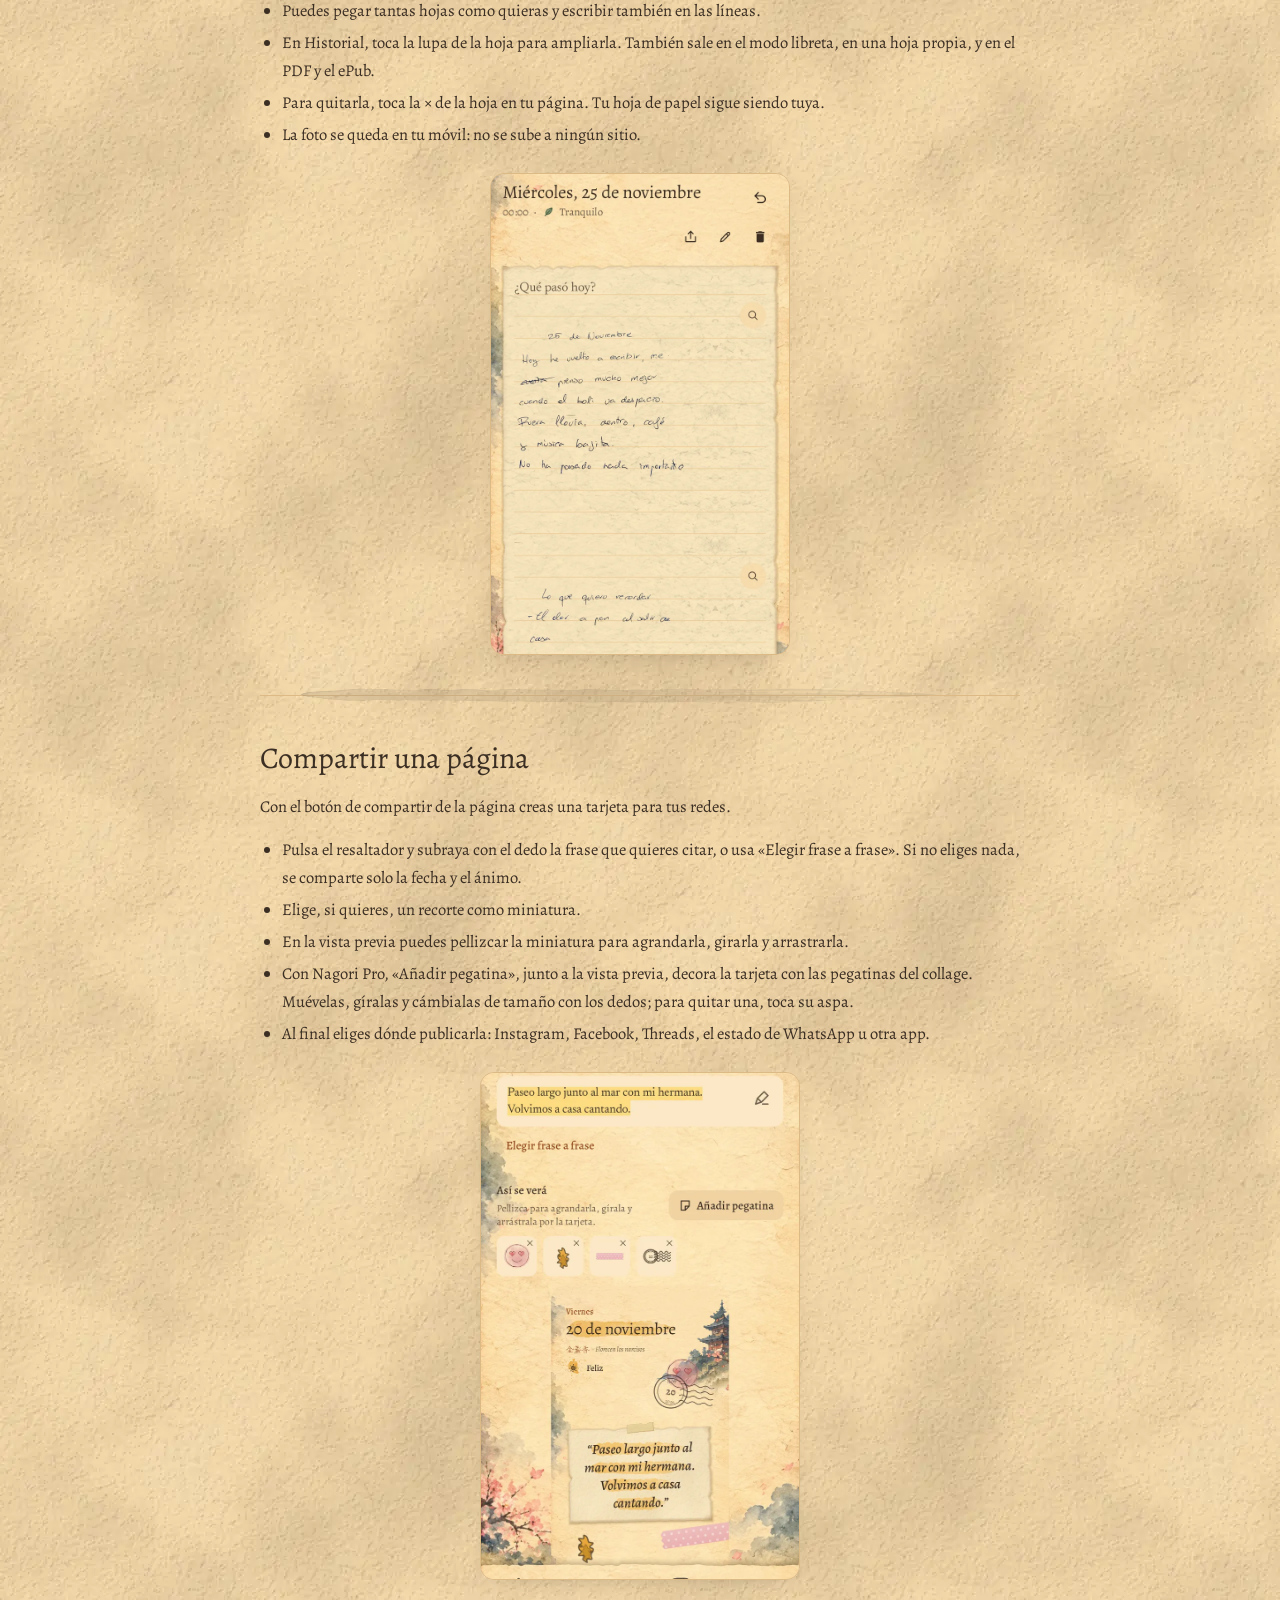
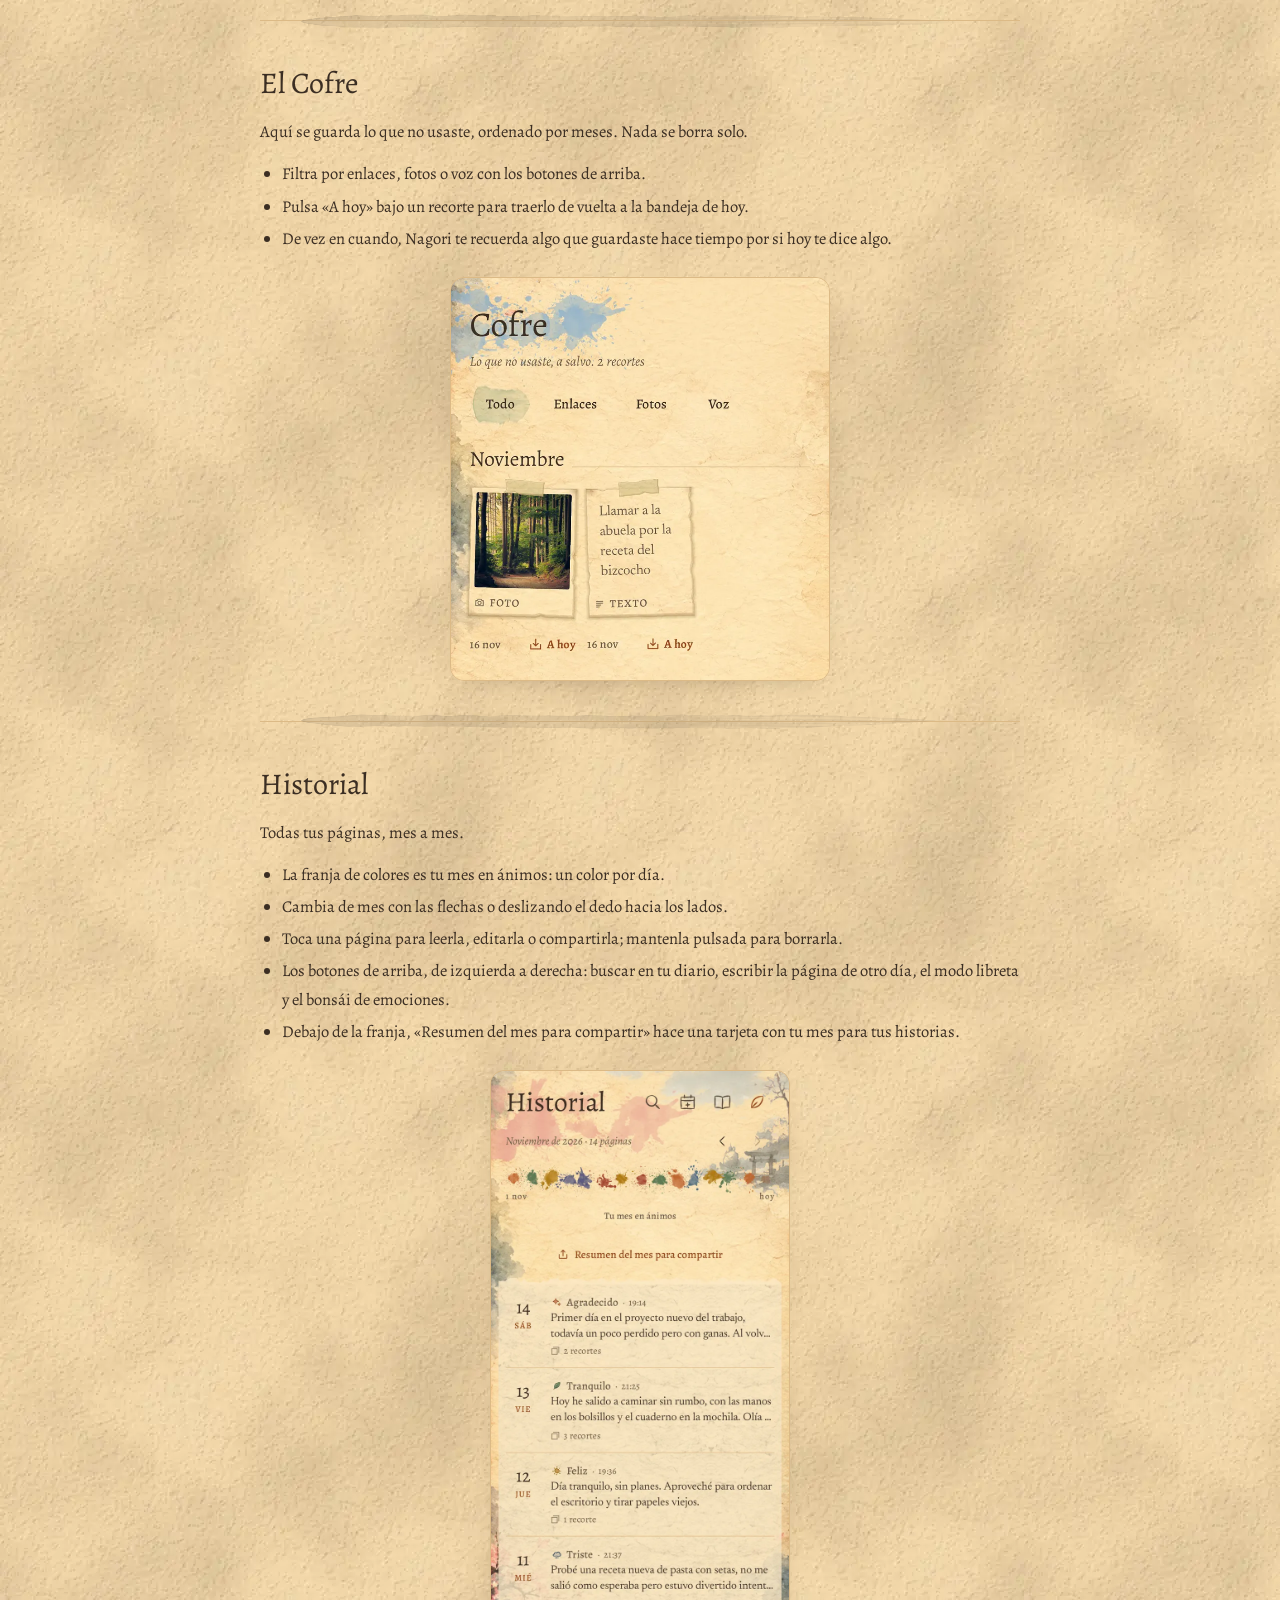
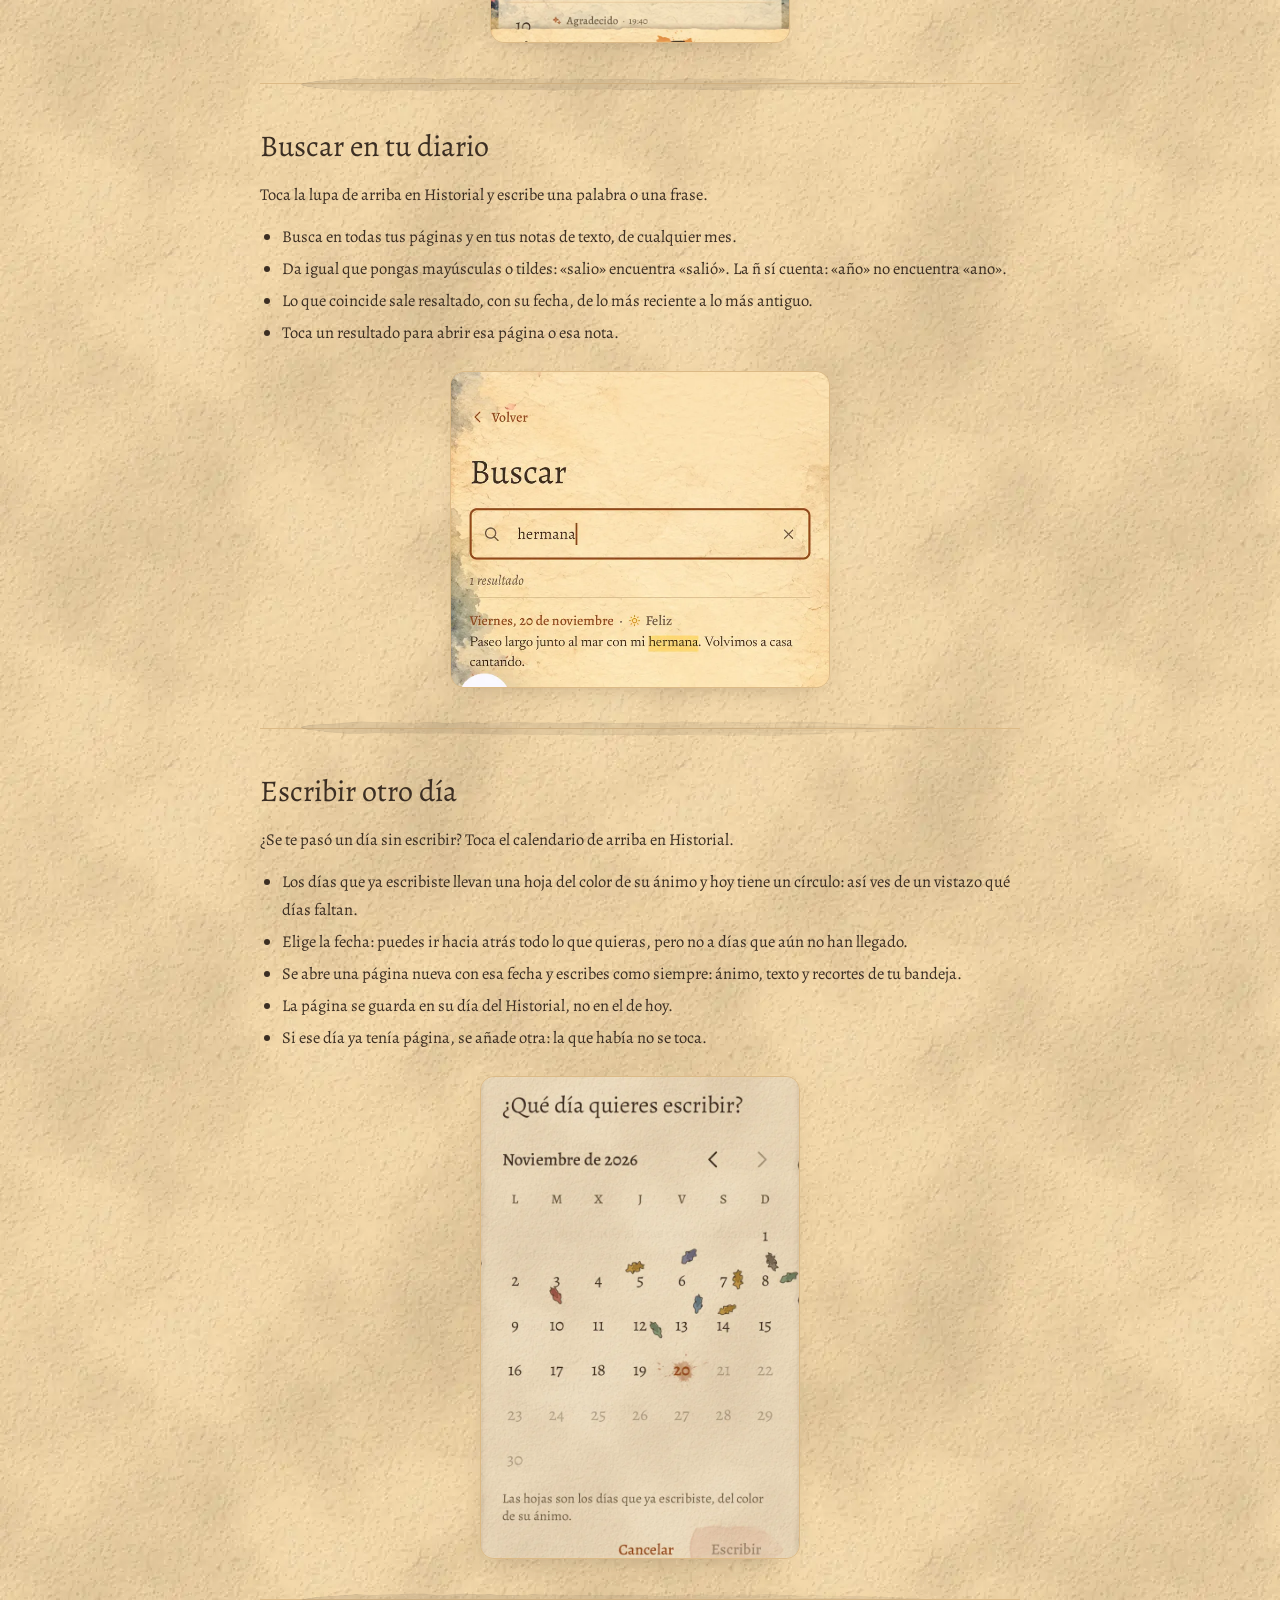
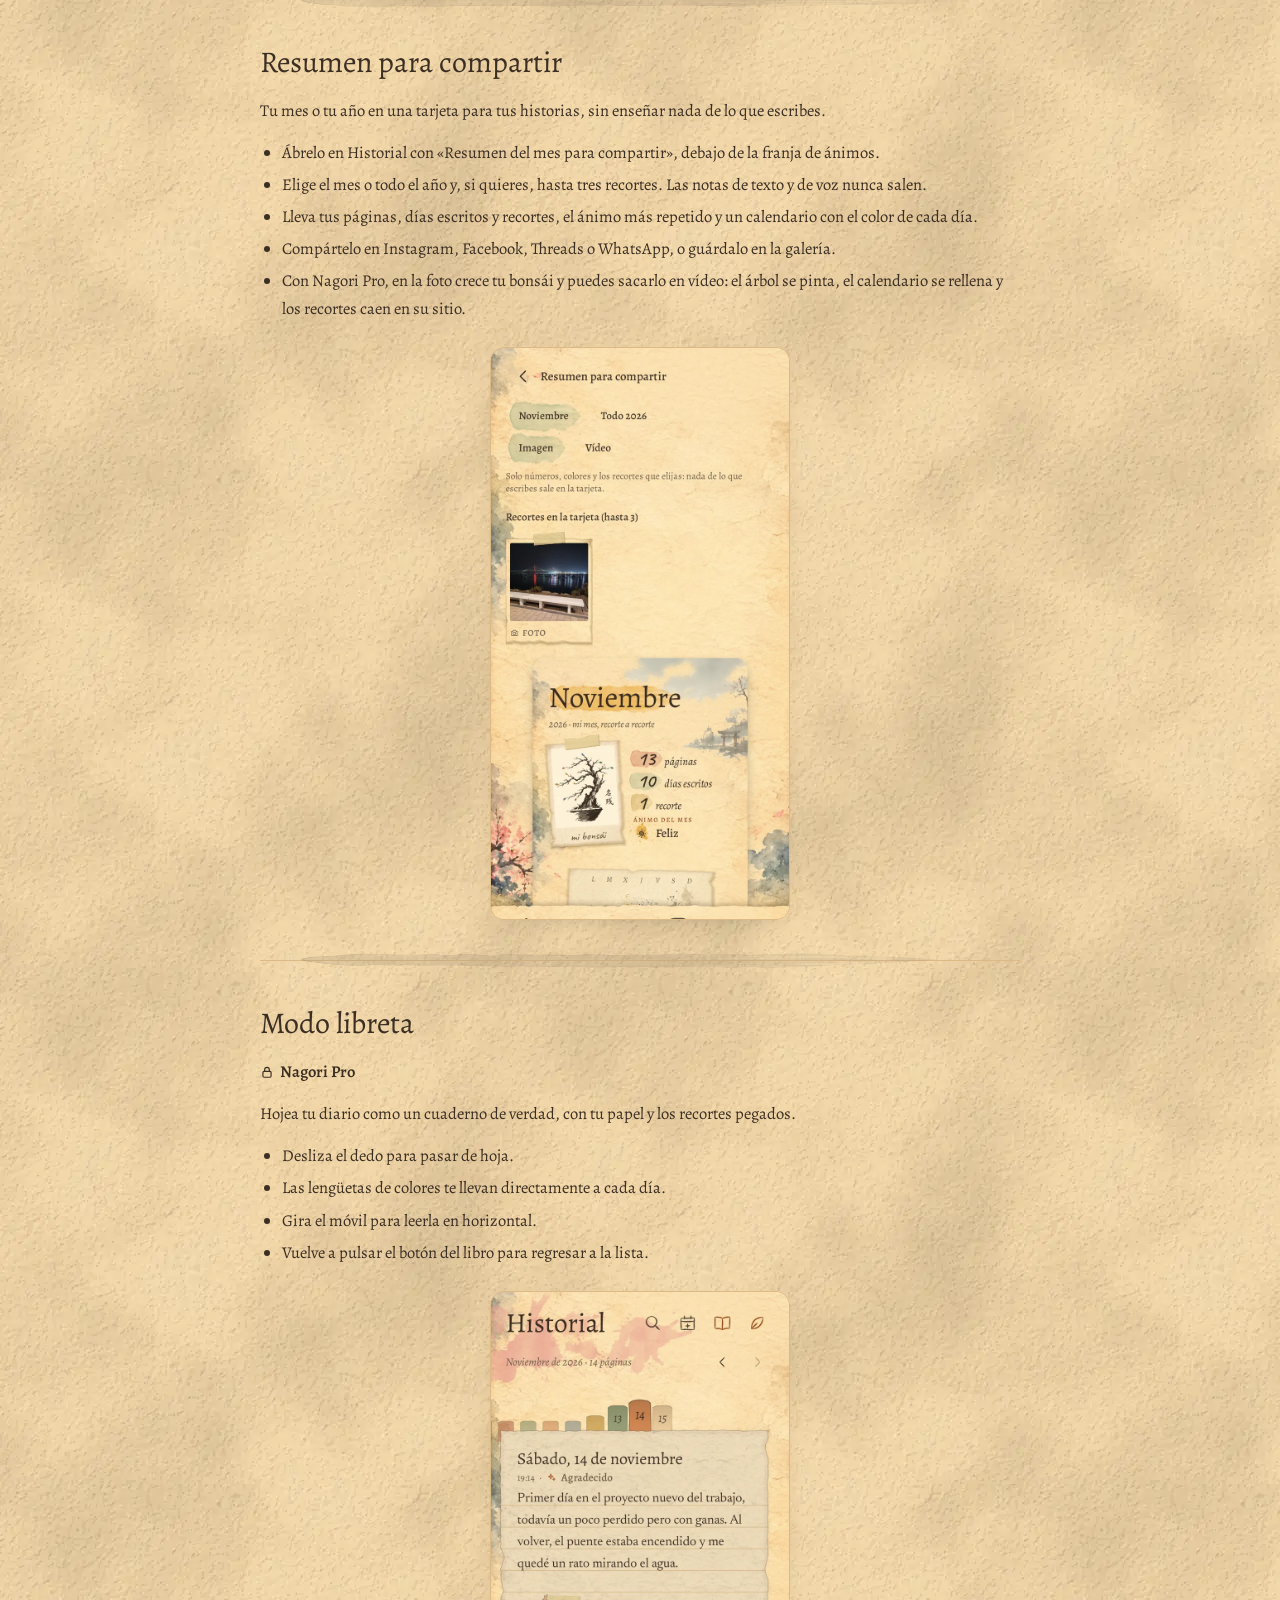
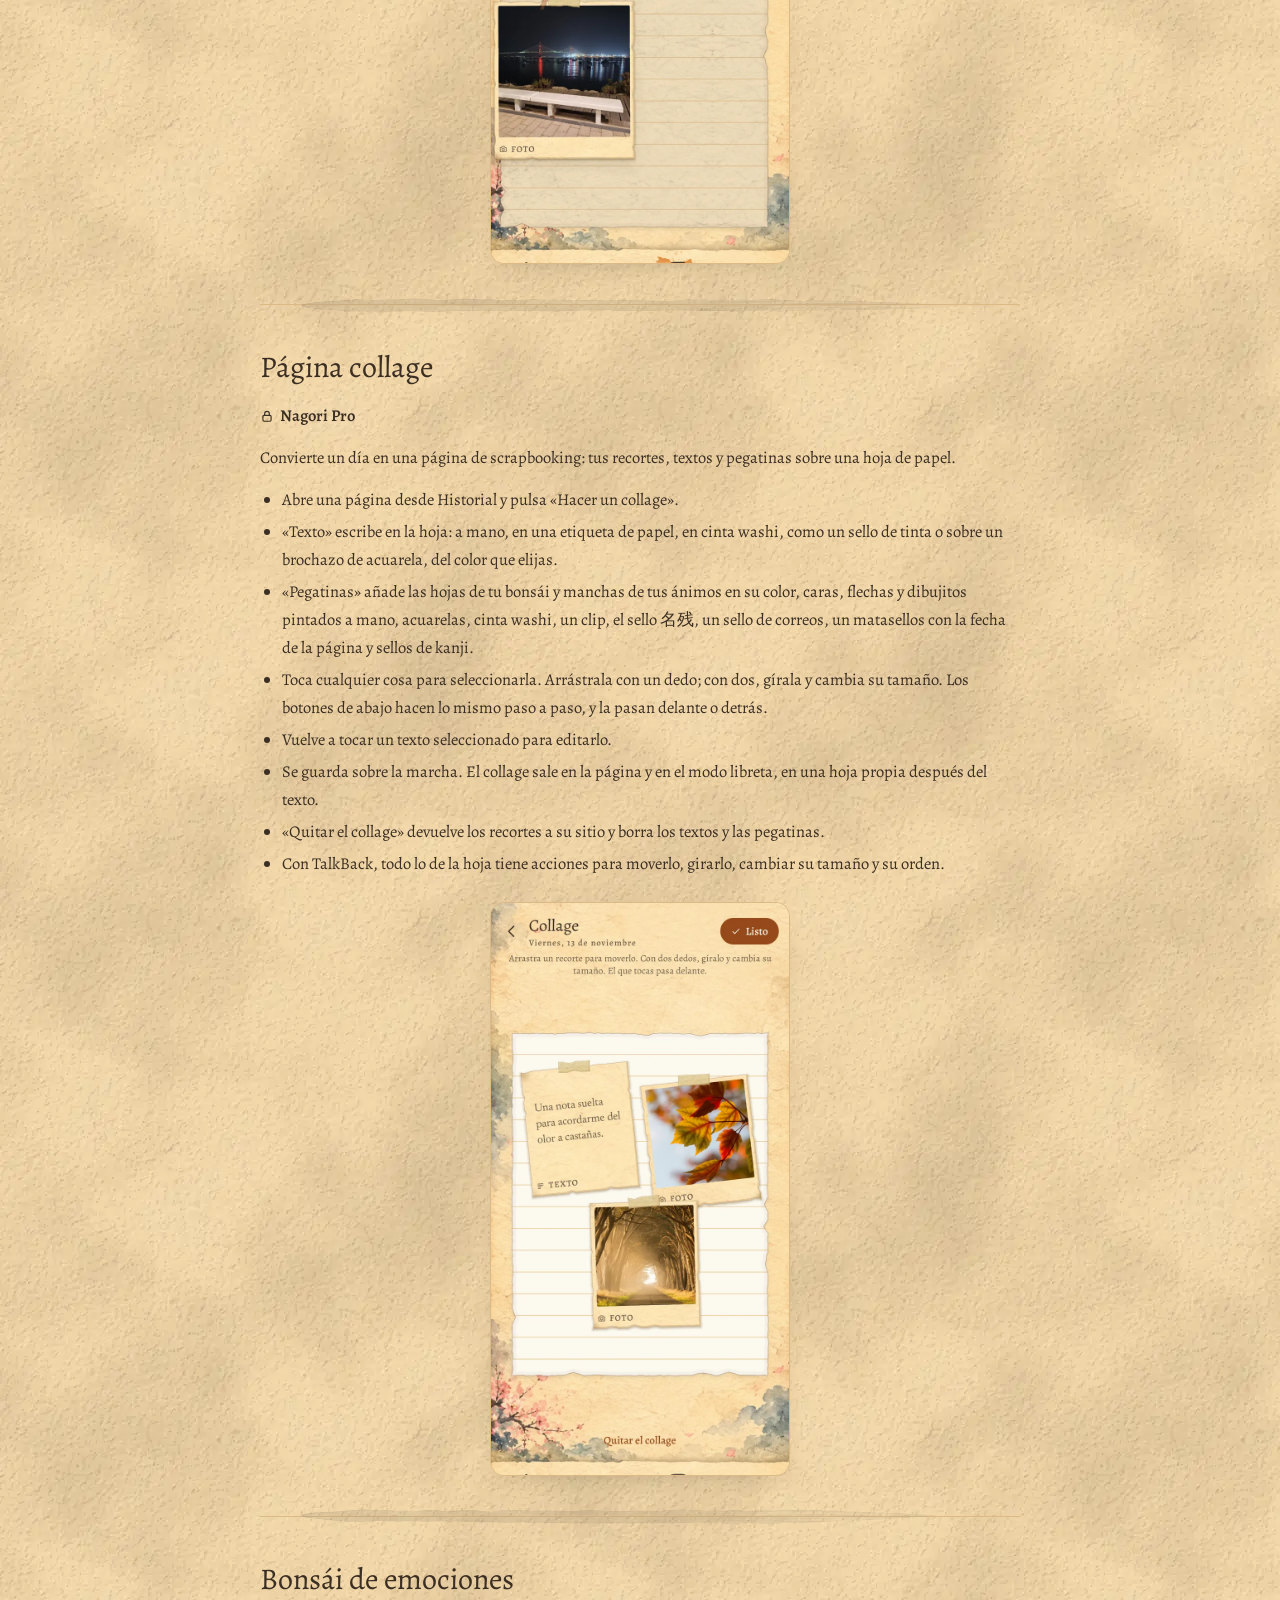
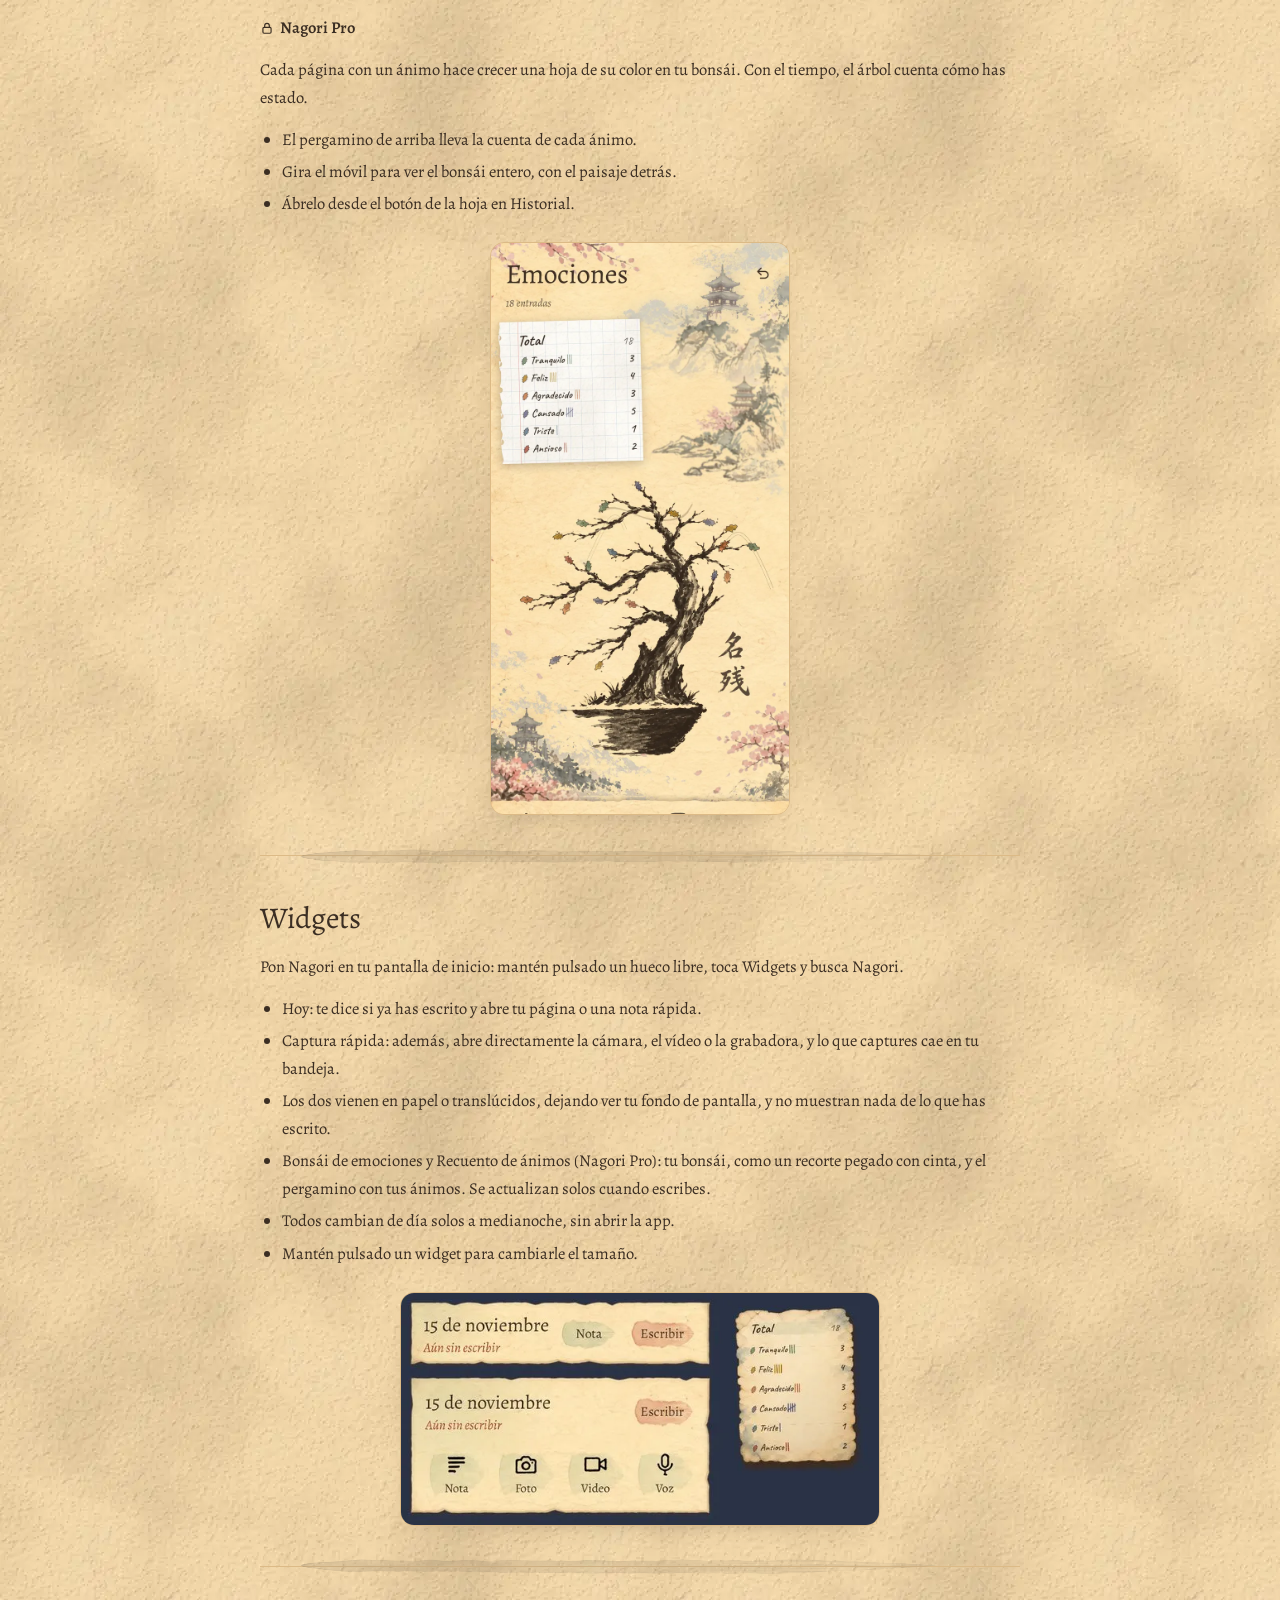
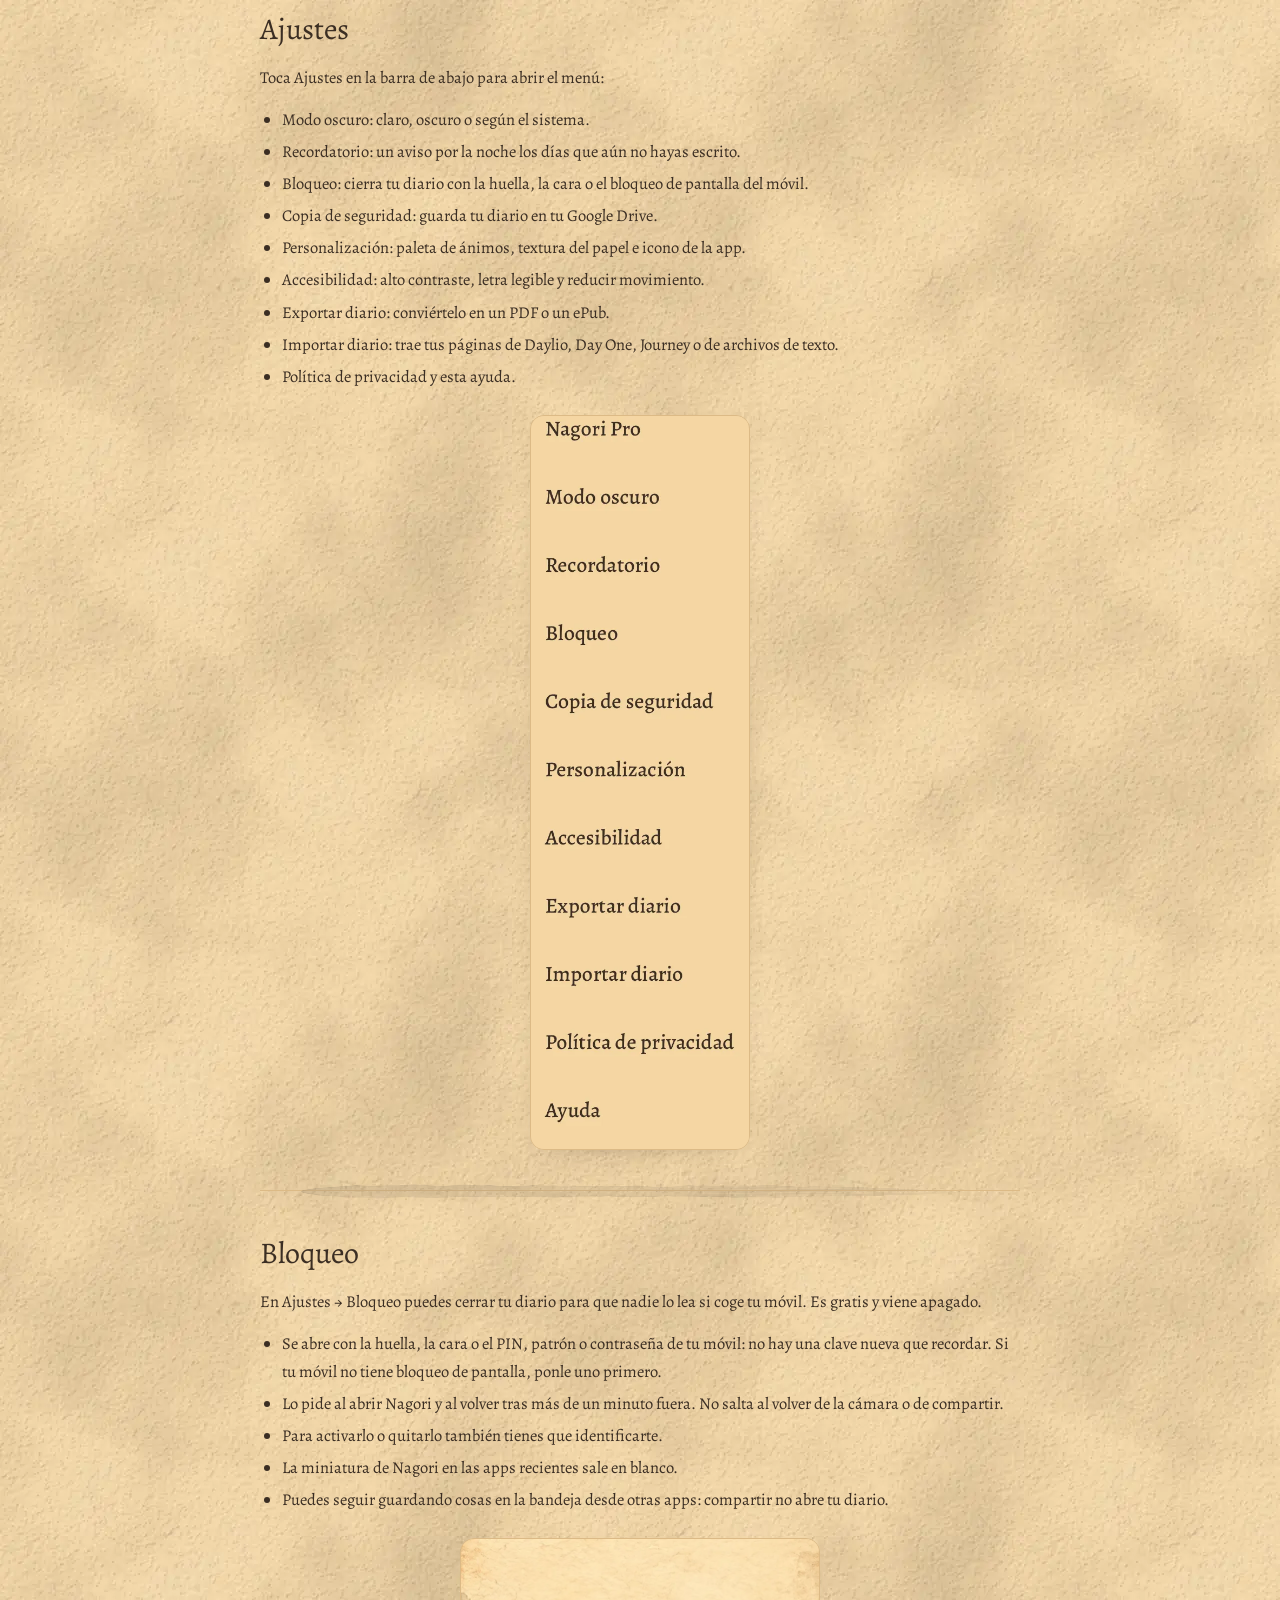
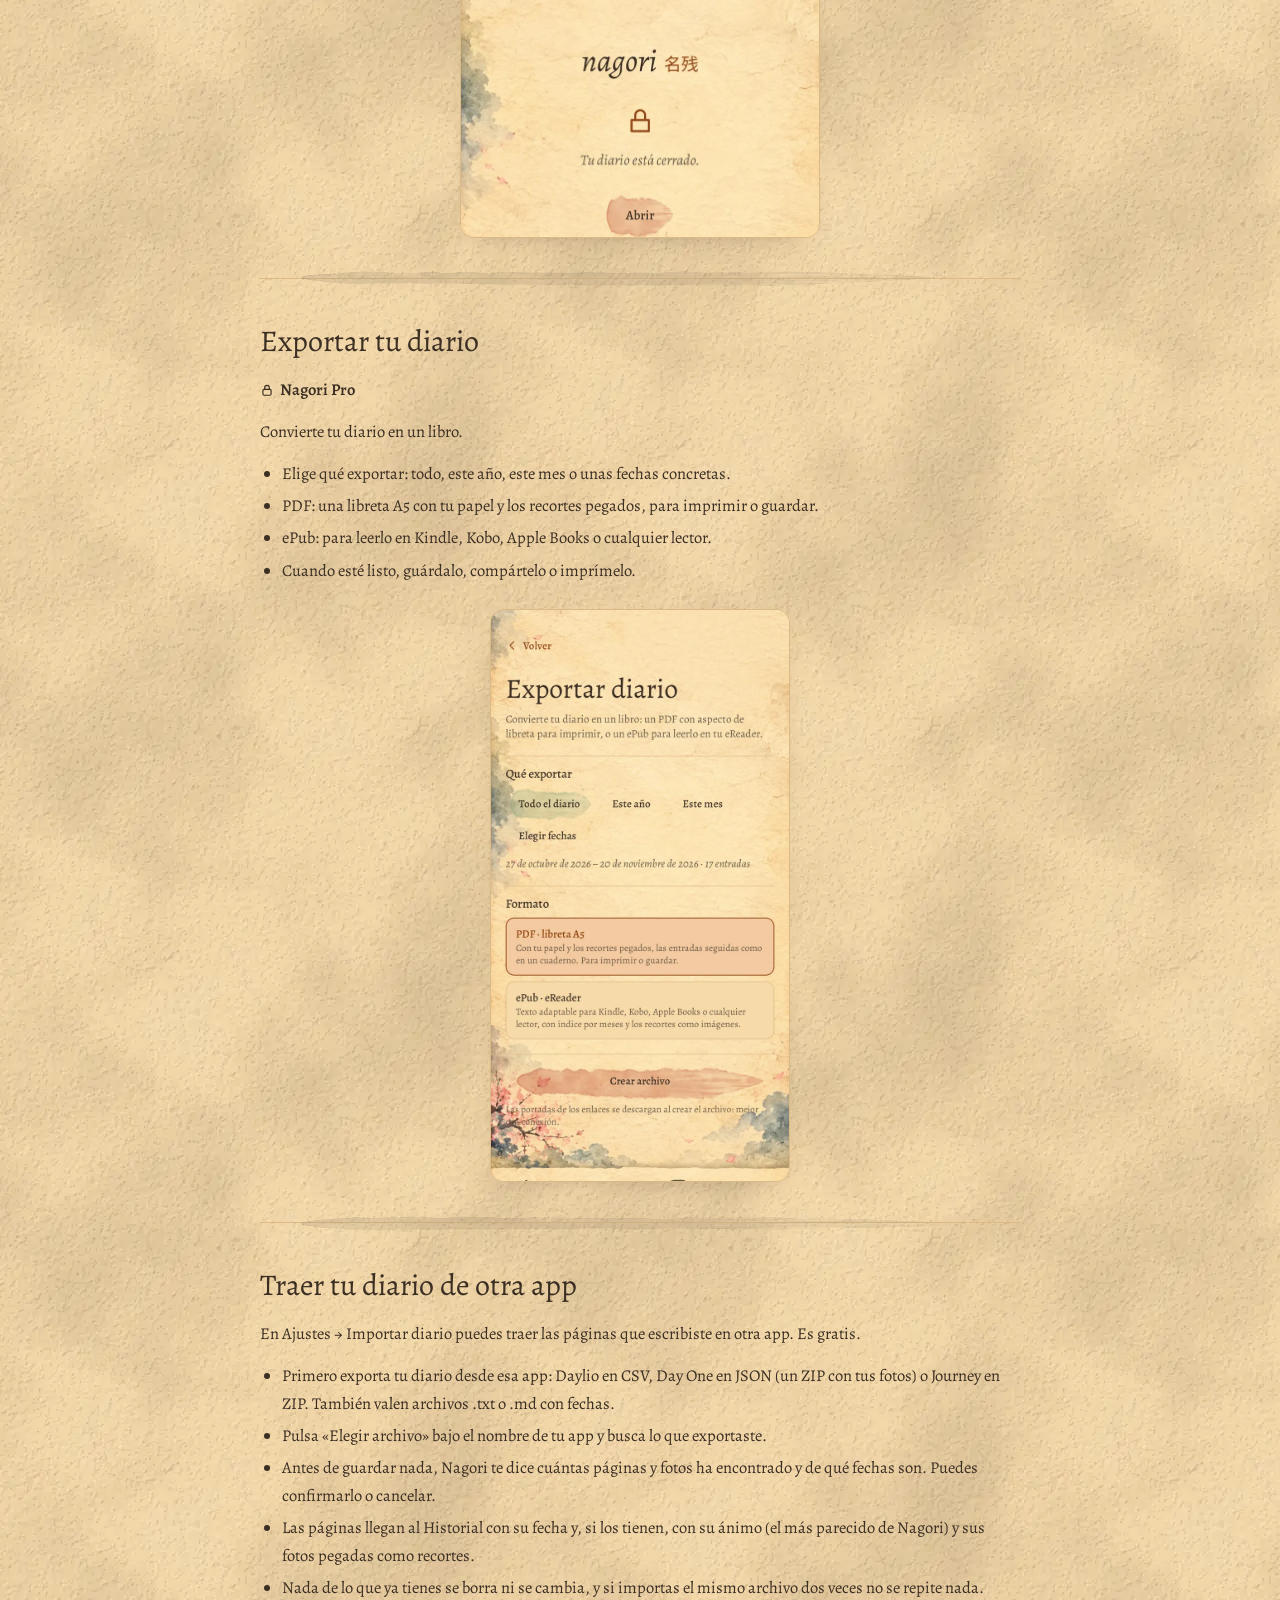
==== commit afded638: "Web: sección «A mano» con el proceso real de Hoja a mano, y su ayuda Portada: «Tu letra, en tu diari" ====
--- a/ayuda/index.html
+++ b/ayuda/index.html
@@ -180,6 +180,7 @@
       <ol>
         <li><a href="#hoy">Hoy y la bandeja</a></li>
         <li><a href="#escribir">Escribir la página de hoy</a></li>
+        <li><a href="#hoja-a-mano">Hoja a mano</a></li>
         <li><a href="#compartir">Compartir una página</a></li>
         <li><a href="#cofre">El Cofre</a></li>
         <li><a href="#historial">Historial</a></li>
@@ -226,6 +227,22 @@
       </ul>
       <figure class="help-shot" style="--w:360px"><img src="../assets/ayuda/help_escribir.webp?v=20261120" width="720" height="800" loading="lazy" alt="Página del día con el selector de ánimo, el texto escrito y el botón Hoja a mano" /></figure>
     </section>
+    <section id="hoja-a-mano">
+      <h2 class="section-title">Hoja a mano</h2>
+      <p>¿Escribes tu diario en papel? Fotografía la hoja y Nagori pasa tu letra a tu página. Es gratis.</p>
+      <ul>
+        <li>En tu página, pulsa «Hoja a mano», debajo de las líneas.</li>
+        <li>Encaja la hoja en el marco, con buena luz y sin sombras encima. Verás tu papel de Nagori por encima, para que la letra caiga en los renglones. Si hay poca luz, enciende la linterna.</li>
+        <li>Pulsa el botón para capturarla: una pluma escribe 名残 mientras Nagori separa la tinta del papel.</li>
+        <li>Revisa el resultado: «Repetir» vuelve a la cámara, «Otra hoja» guarda esta y fotografía la siguiente, y «Pegar» la deja en tu página.</li>
+        <li>La tinta queda sobre tu papel y con su color: el boli azul sigue azul. La pauta o la cuadrícula de tu libreta no se copian.</li>
+        <li>Puedes pegar tantas hojas como quieras y escribir también en las líneas.</li>
+        <li>En Historial, toca la lupa de la hoja para ampliarla. También sale en el modo libreta, en una hoja propia, y en el PDF y el ePub.</li>
+        <li>Para quitarla, toca la × de la hoja en tu página. Tu hoja de papel sigue siendo tuya.</li>
+        <li>La foto se queda en tu móvil: no se sube a ningún sitio.</li>
+      </ul>
+      <figure class="help-shot" style="--w:300px"><img src="../assets/ayuda/help_hoja.webp?v=20261126" width="720" height="1160" loading="lazy" alt="Página del 25 de noviembre con una hoja escrita a mano pegada: la tinta azul sobre el papel de Nagori, sin la pauta de la libreta, y la lupa para ampliarla" /></figure>
+    </section>
     <section id="compartir">
       <h2 class="section-title">Compartir una página</h2>
       <p>Con el botón de compartir de la página creas una tarjeta para tus redes.</p>
--- a/styles.css
+++ b/styles.css
@@ -766,3 +766,18 @@
 }
 main { overflow-x: clip; }
 .positioning-card.recorte > .hanko { position: absolute; z-index: 2; }
+
+/* ---------- A mano ---------- */
+.amano .amano-steps { list-style: none; margin: 28px 0 0; padding: 0; display: grid; gap: 18px; }
+.amano .amano-steps li { display: grid; grid-template-columns: 52px 1fr; gap: 14px; align-items: start; }
+.amano .amano-steps .num { font-family: var(--font-display); font-style: italic; font-size: 34px; line-height: 1; color: var(--terracotta); }
+.amano .amano-steps h3 { font-family: var(--font-display); font-weight: 400; font-size: 22px; line-height: 1.2; margin: 0 0 4px; }
+.amano .amano-steps p { margin: 0; color: var(--ink-soft); line-height: 1.5; }
+.amano .amano-free { margin: 26px 0 0; display: flex; align-items: center; gap: 10px; font-weight: 600; color: var(--ink); }
+.amano .amano-media { display: flex; justify-content: center; }
+.amano .amano-media .phone-stage { transform: rotate(-1.5deg); }
+.amano .device video { display: block; width: 100%; height: 100%; object-fit: cover; }
+@media (max-width: 900px) {
+  .amano .grid-2 { grid-template-columns: 1fr; gap: 40px; }
+  .amano .device { width: min(300px, 78vw); height: auto; aspect-ratio: 9 / 20; }
+}
